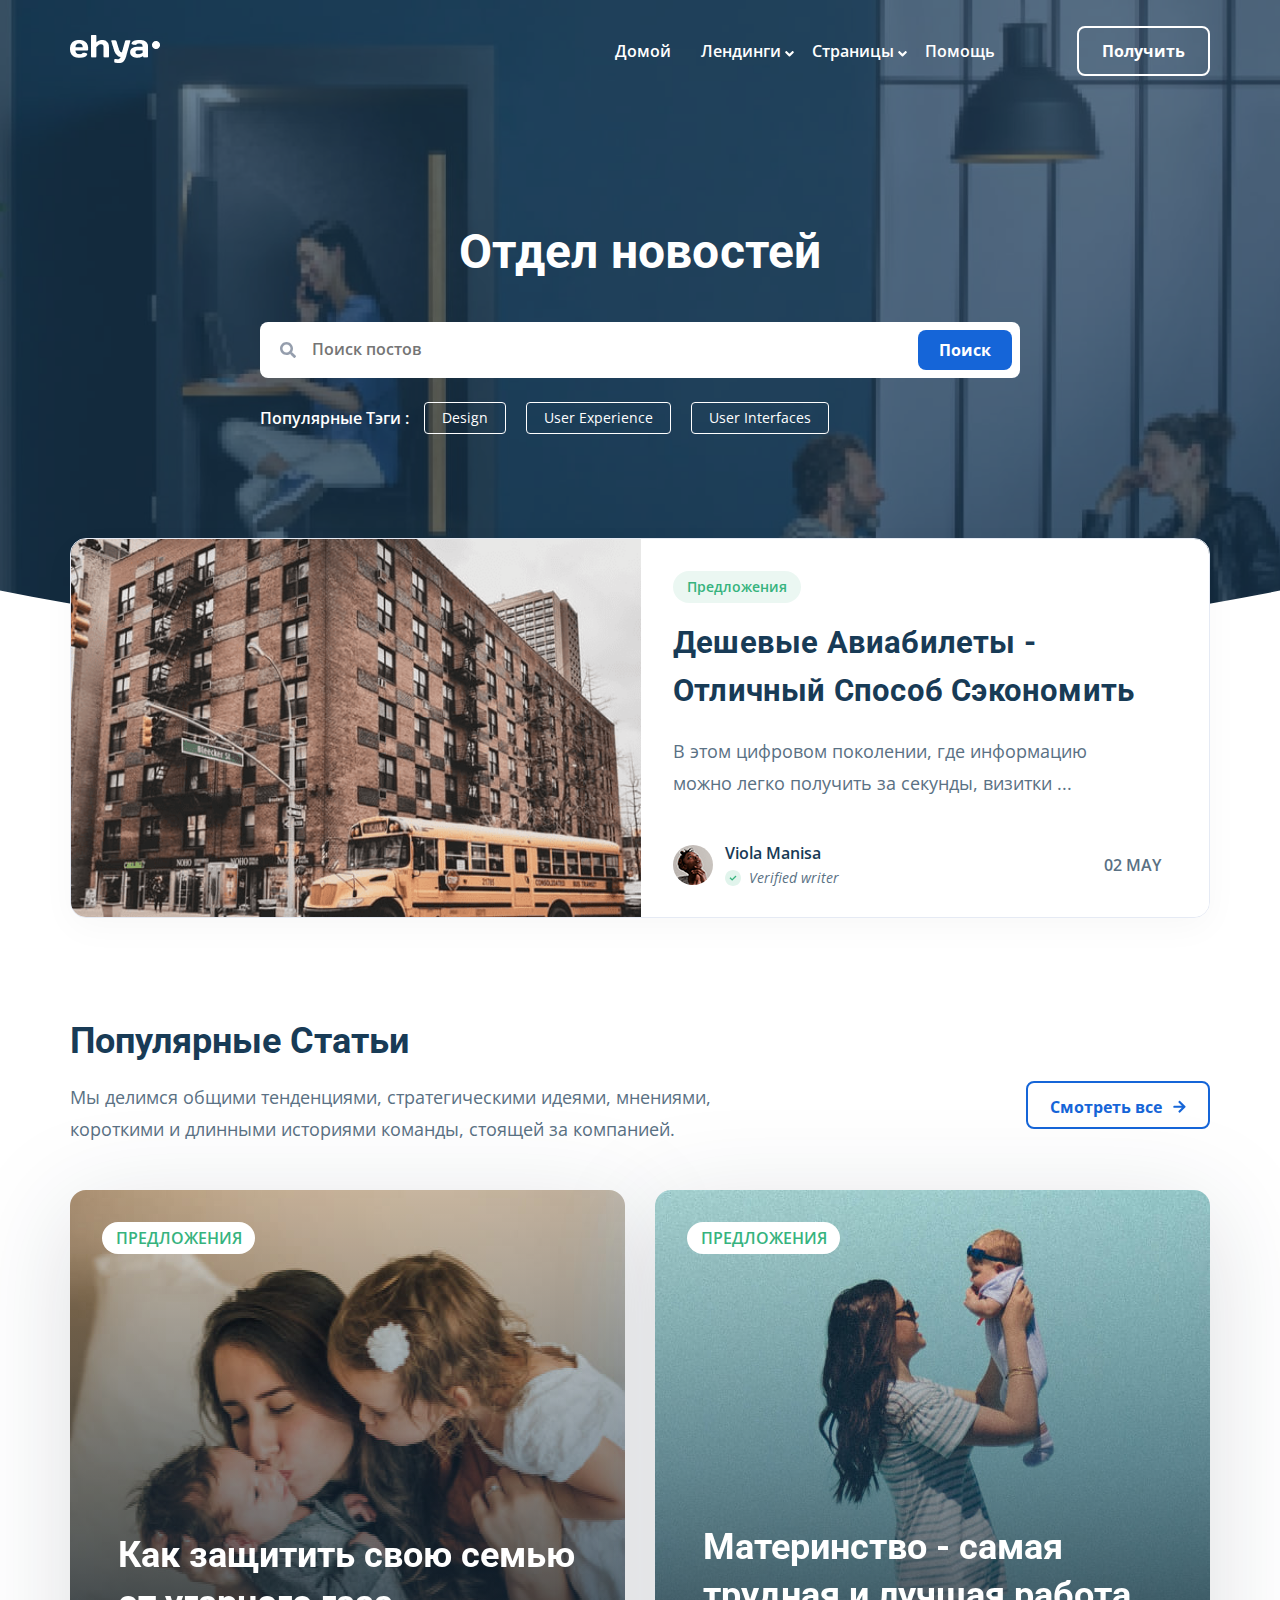
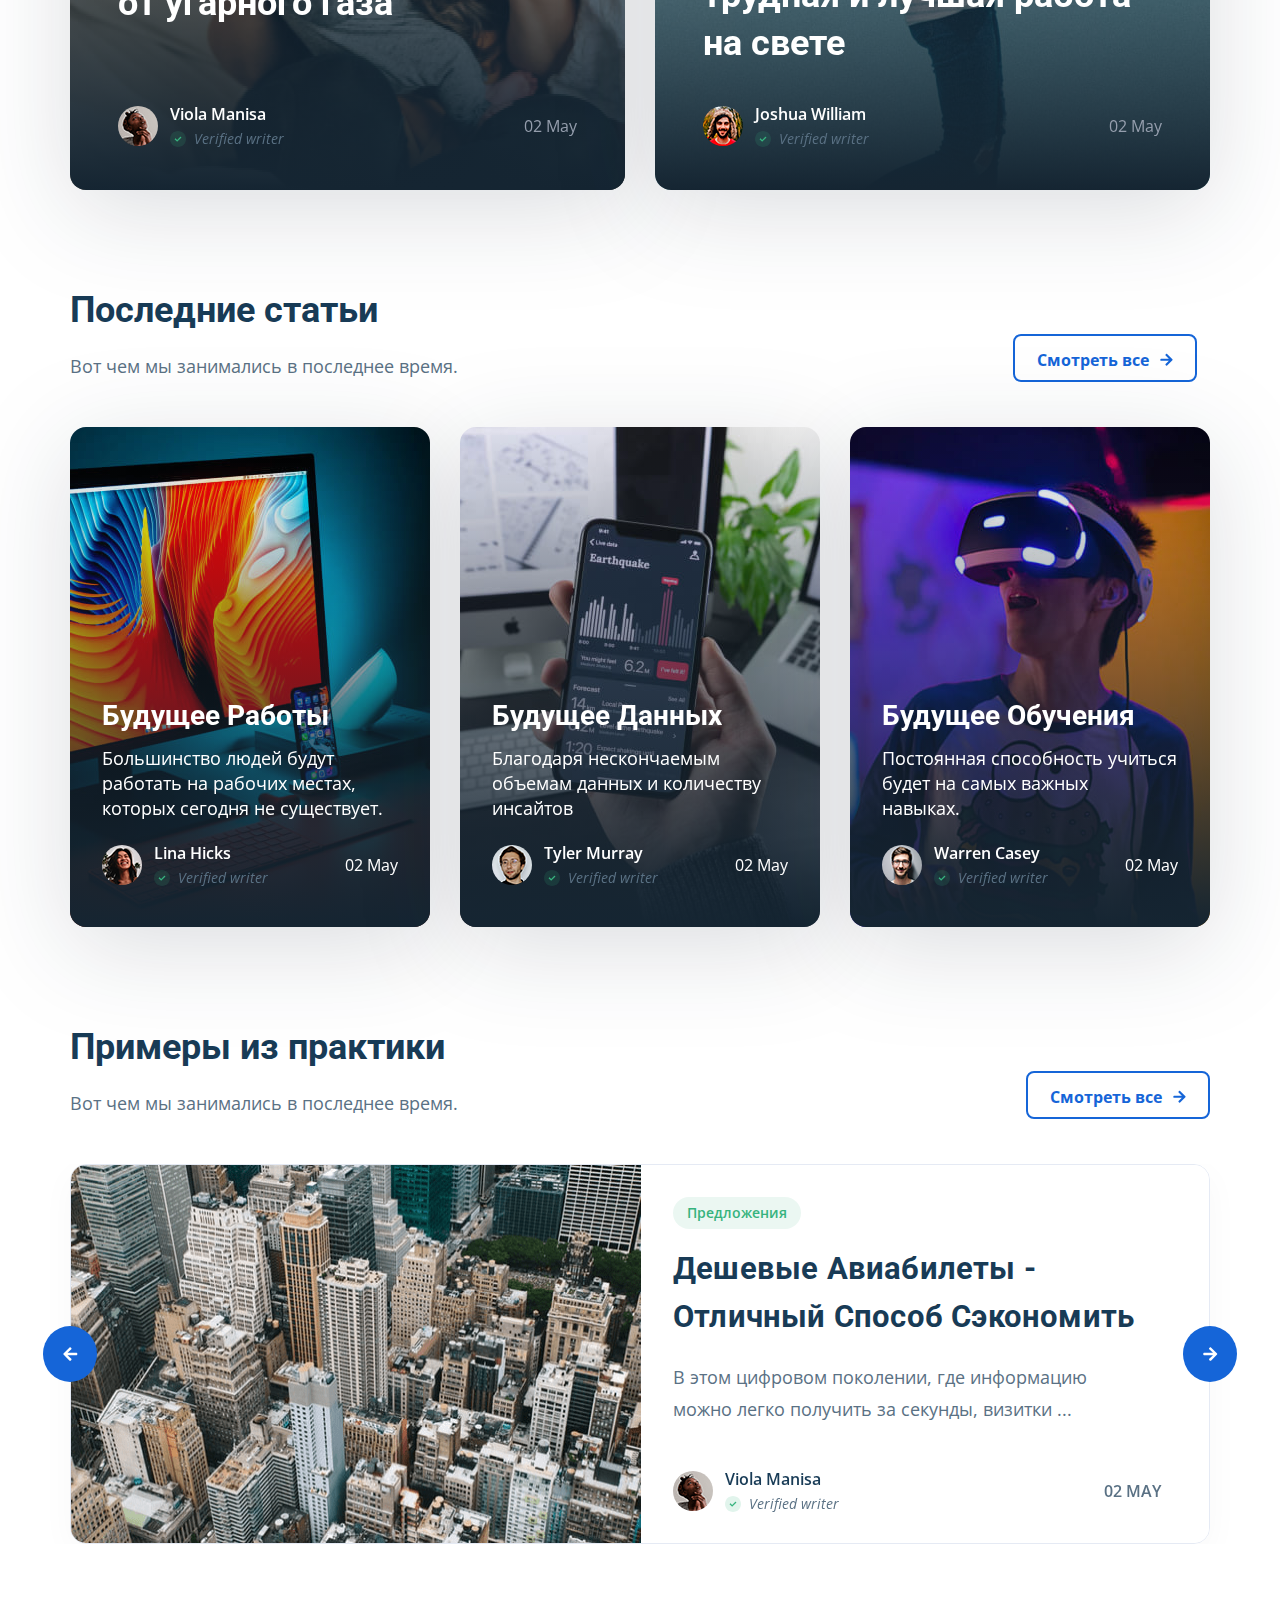
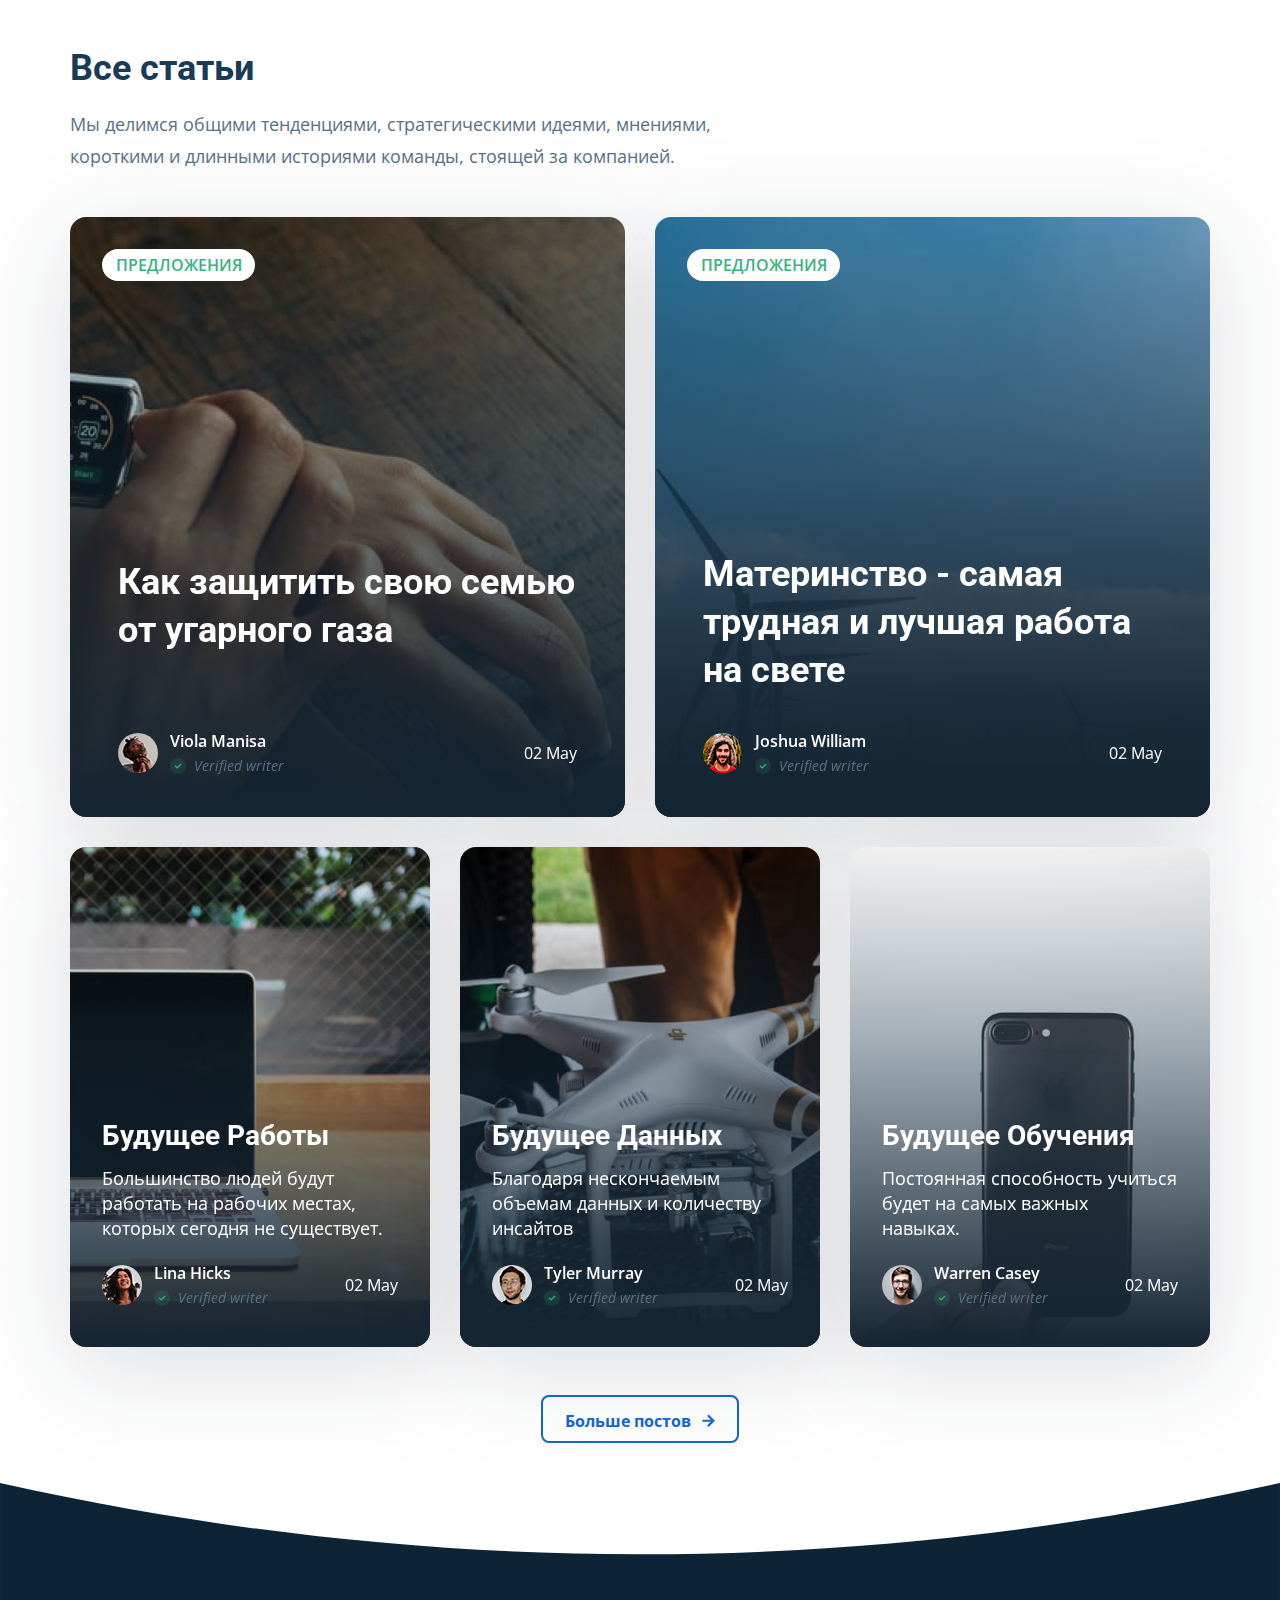
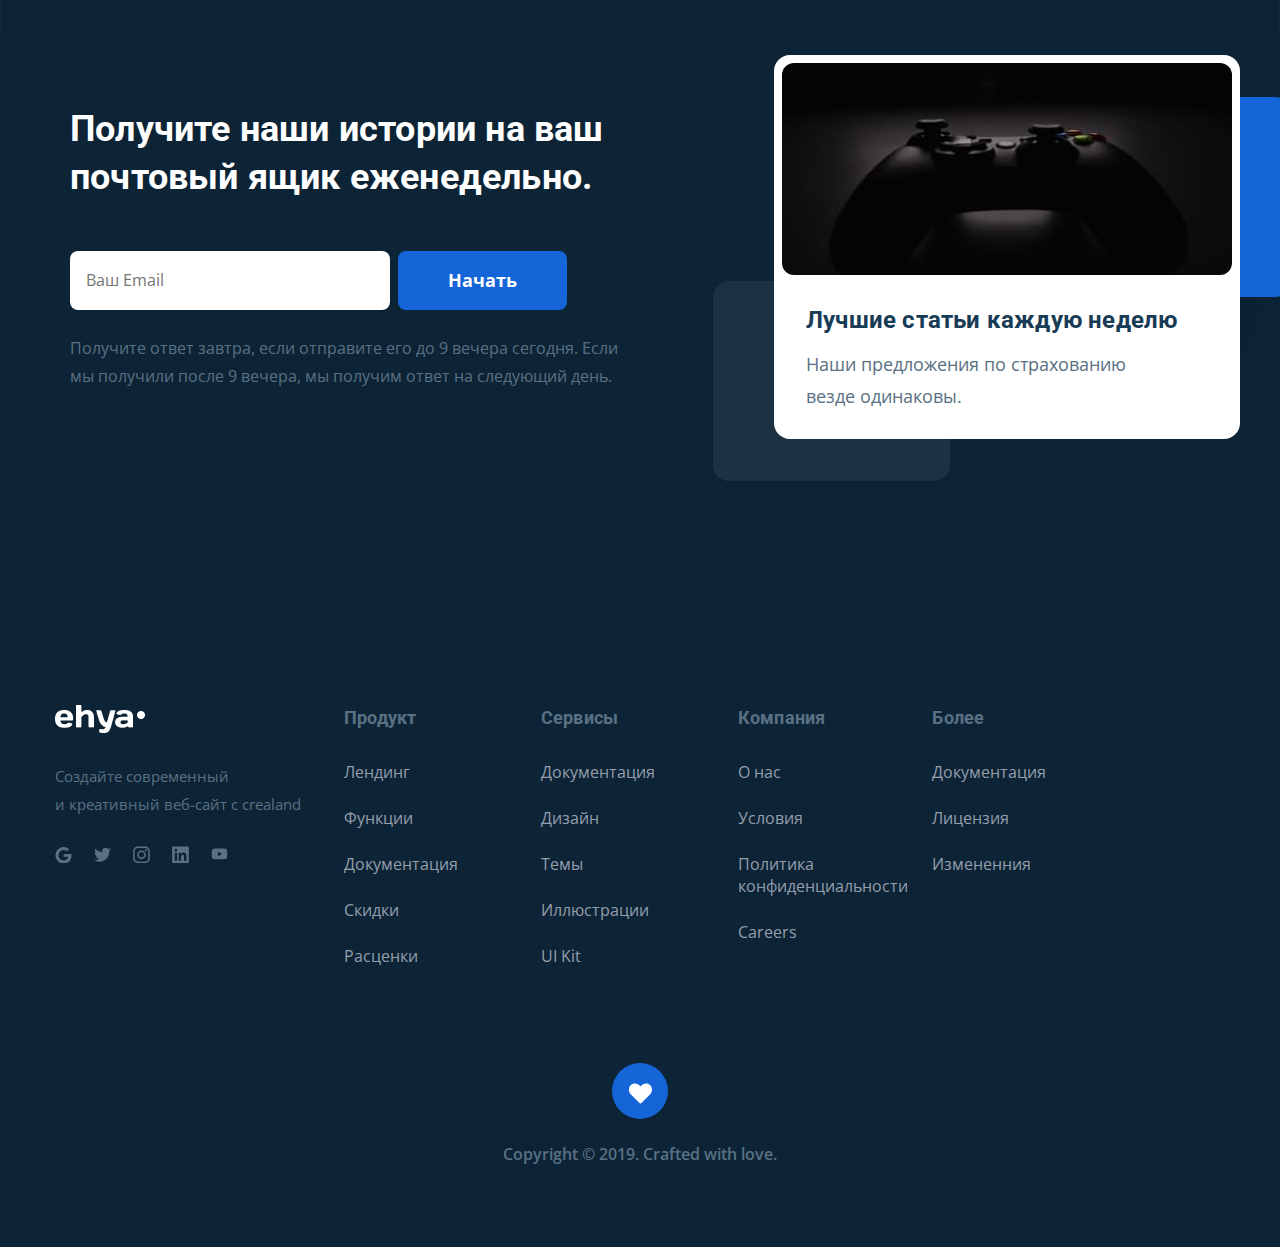
==== index.html @ 3677c58d "first commit" ====
<!DOCTYPE html>
<html lang="ru">
  <head>
    <meta charset="UTF-8" />
    <meta http-equiv="X-UA-Compatible" content="IE=edge" />
    <meta name="viewport" content="width=device-width, initial-scale=1.0" />
    <title>Ehya - Блог</title>
    <link rel="shortcut icon" href="img/favicon.ico" type="image/x-icon" />
    <link rel="icon" href="img/favicon.ico" type="image/x-icon" />
    <link rel="preconnect" href="https://fonts.gstatic.com" />
    <link
      href="https://fonts.googleapis.com/css2?family=Open+Sans:ital,wght@0,400;0,600;0,700;1,400&family=Roboto:wght@700&display=swap"
      rel="stylesheet"
    />
    <link rel="stylesheet" href="css/swiper-bundle.min.css" />
    <link rel="stylesheet" href="css/style.css" />
  </head>
  <body>
    <header class="header">
      <div class="header-container">
        <div class="header-wrapper header-wrapper--fixed">
          <a href="#" class="header__logo header-logo"
            ><img
              src="img/logo.png"
              alt="icon: logo"
              class="header-logo__image"
          /></a>
          <div class="menu header-menu-wrapper menu--mobile--hidden">
            <ul class="header-menu">
              <li class="header-menu__item">
                <a href="#" class="header-menu__link">Домой</a>
              </li>
              <li data-target="#landing" class="header-menu__item">
                <a href="#" class="header-menu__link"
                  >Лендинги
                  <svg class="header-menu__icon">
                    <use xlink:href="img/sprite.svg#menuarrow"></use>
                  </svg>
                </a>
                <ul id="landing" class="content landing-menu">
                  <li class="landing-menu__item">
                    <a href="#" class="landing-menu__link">Лендинг-1</a>
                  </li>
                  <li class="landing-menu__item">
                    <a href="#" class="landing-menu__link">Лендинг-2</a>
                  </li>
                  <li class="landing-menu__item">
                    <a href="#" class="landing-menu__link">Лендинг-3</a>
                  </li>
                </ul>
              </li>
              <li data-target="#pages" class="header-menu__item">
                <a href="#" class="header-menu__link"
                  >Страницы
                  <svg class="header-menu__icon">
                    <use xlink:href="img/sprite.svg#menuarrow"></use>
                  </svg>
                </a>
                <ul id="pages" class="content pages-menu">
                  <li class="pages-menu__item">
                    <a href="#" class="pages-menu__link">Страница-1</a>
                  </li>
                  <li class="pages-menu__item">
                    <a href="#" class="pages-menu__link">Страница-2</a>
                  </li>
                  <li class="pages-menu__item">
                    <a href="#" class="pages-menu__link">Страница-3</a>
                  </li>
                </ul>
              </li>
              <li class="header-menu__item">
                <a href="#" class="header-menu__link">Помощь</a>
              </li>
            </ul>
            <button data-toggle="modal" class="button header__button">
              Получить
            </button>
          </div>

          <button class="menu-button header__menu-button">
            <span class="menu-button__line"></span>
            <span class="menu-button__line"></span>
            <span class="menu-button__line"></span>
          </button>
        </div>
        <h1 class="header__title">Отдел новостей</h1>
        <div class="search-wrapper">
          <form action="#" class="search header__form">
            <input
              type="text"
              class="search__input"
              placeholder="Поиск постов"
            />
            <button class="button search__button">Поиск</button>
          </form>
          <ul class="pop-tags header__pop-tags">
            <li class="pop-tags__name">Популярные Тэги :</li>
            <li class="pop-tags__item">
              <a href="#" class="pop-tags__link">Design</a>
            </li>
            <li class="pop-tags__item">
              <a href="#" class="pop-tags__link">User Experience</a>
            </li>
            <li class="pop-tags__item">
              <a href="#" class="pop-tags__link">User Interfaces</a>
            </li>
          </ul>
        </div>
      </div>
      <img src="img/wave-1.svg" alt="wave" class="header__wave" />
    </header>
    <section class="offer-section">
      <div class="header-offer-wrapper">
        <div class="offer offer--head">
          <a href="details.html" class="offer__link"></a>
          <div class="offer__image-wrapper">
            <img src="img/header-offer.png" alt="Offer" class="offer__image" />
          </div>
          <div class="offer__text">
            <span class="offer__label">Предложения</span>
            <h2 class="offer__title">
              Дешевые Авиабилеты&nbsp;- <br />Отличный Способ Сэкономить
            </h2>
            <p class="offer__description">
              В этом цифровом поколении, где информацию <br />можно легко
              получить за секунды, визитки ...
            </p>
            <div class="user-wrapper offer__wrapper">
              <div class="user">
                <img
                  src="img/header-user.png"
                  alt="avatar"
                  class="user__avatar"
                />
                <div class="user__bio">
                  <a
                    href="details.html"
                    target="_blank"
                    class="user__name user__name--head"
                    >Viola Manisa</a
                  >
                  <span class="user__verification"
                    ><img
                      src="img/check-mark.svg"
                      alt="icon: Verified"
                      class="user__icon"
                    />
                    Verified writer</span
                  >
                </div>
              </div>
              <span class="date offer__date">02 May</span>
            </div>
          </div>
        </div>
      </div>
    </section>
    <section class="pop-art">
      <div class="section-container">
        <div class="pop-art__wrapper">
          <div class="pop-art__bio">
            <h2 class="section-title pop-art__title">Популярные Статьи</h2>
            <p class="section-description pop-art__description">
              Мы делимся общими тенденциями, стратегическими идеями, мнениями,
              короткими и&nbsp;длинными историями команды, стоящей
              за&nbsp;компанией.
            </p>
          </div>
          <a
            href="details.html"
            target="_blank"
            class="button section-button pop-art__button section-button--desctop"
          >
            Смотреть все<img
              src="img/button-arrow.svg"
              alt="icon: arrow"
              class="section-button__image"
            />
          </a>
        </div>
        <div class="pop-art-cards">
          <div class="offer-card pop-art__card">
            <a href="details.html" class="offer-card__link"></a>
            <img src="img/pop-art-img-1.jpg" alt="" class="offer-card__image" />
            <span class="offer-card__label">Предложения</span>
            <h3 class="offer-card__title offer-card__title--bm">
              Как защитить свою семью от&nbsp;угарного газа
            </h3>
            <div class="user-wrapper pop-art__user">
              <div class="user">
                <img
                  src="img/header-user.png"
                  alt="avatar"
                  class="user__avatar"
                />
                <div class="user__bio">
                  <a
                    href="details.html"
                    target="_blank"
                    class="user__name user__name--pop"
                    >Viola Manisa</a
                  >
                  <span class="user__verification"
                    ><img
                      src="img/check-mark.svg"
                      alt="icon: Verified"
                      class="user__icon"
                    />
                    Verified writer</span
                  >
                </div>
              </div>
              <span class="date pop-art__date">02 May</span>
            </div>
          </div>
          <div class="offer-card pop-art__card">
            <a href="details.html" class="offer-card__link"></a>
            <img src="img/pop-art-img-2.jpg" alt="" class="offer-card__image" />
            <span class="offer-card__label">Предложения</span>
            <h3 class="offer-card__title offer-card__title--sm">
              Материнство&nbsp;- самая трудная и&nbsp;лучшая работа на свете
            </h3>
            <div class="user-wrapper">
              <div class="user">
                <img src="img/user-2.png" alt="avatar" class="user__avatar" />
                <div class="user__bio">
                  <a
                    href="details.html"
                    target="_blank"
                    class="user__name user__name--pop"
                    >Joshua William</a
                  >
                  <span class="user__verification"
                    ><img
                      src="img/check-mark.svg"
                      alt="icon: Verified"
                      class="user__icon"
                    />
                    Verified writer</span
                  >
                </div>
              </div>
              <span class="date pop-art__date">02 May</span>
            </div>
          </div>
          <a
            href="details.html"
            target="_blank"
            class="button section-button pop-art__button section-button--mobile"
          >
            Смотреть все<img
              src="img/button-arrow.svg"
              alt="icon: arrow"
              class="section-button__image"
            />
          </a>
        </div>
      </div>
    </section>
    <section class="last-art">
      <div class="section-container">
        <div class="last-art__wrapper">
          <div class="last-art__bio">
            <h2 class="section-title last-art__title">Последние cтатьи</h2>
            <p class="section-description last-art__description">
              Вот чем мы занимались в&nbsp;последнее время.
            </p>
          </div>
          <a
            href="details.html"
            target="_blank"
            class="button section-button last-art__button section-button--desctop"
          >
            Смотреть все<img
              src="img/button-arrow.svg"
              alt="icon: arrow"
              class="section-button__image"
            />
          </a>
        </div>
        <div class="last-art-cards">
          <div class="future-card last-art__card">
            <a href="details.html" class="future-card__link"></a>
            <img
              src="img/last-art-img-1.jpg"
              alt=""
              class="future-card__image"
            />
            <h3 class="future-card__title">Будущее Работы</h3>
            <p class="future-card__description">
              Большинство людей будут работать на&nbsp;рабочих местах, которых
              сегодня не&nbsp;существует.
            </p>
            <div class="user-wrapper">
              <div class="user">
                <img src="img/user-3.png" alt="avatar" class="user__avatar" />
                <div class="user__bio">
                  <a
                    href="details.html"
                    target="_blank"
                    class="user__name user__name--pop"
                    >Lina Hicks</a
                  >
                  <span class="user__verification"
                    ><img
                      src="img/check-mark.svg"
                      alt="icon: Verified"
                      class="user__icon"
                    />
                    Verified writer</span
                  >
                </div>
              </div>
              <span class="date future-card__date">02 May</span>
            </div>
          </div>
          <div class="future-card last-art__card">
            <a href="details.html" class="future-card__link"></a>
            <img
              src="img/last-art-img-2.jpg"
              alt=""
              class="future-card__image"
            />
            <h3 class="future-card__title">Будущее Данных</h3>
            <p class="future-card__description future-card__description--mb-2">
              Благодаря нескончаемым объемам данных и&nbsp;количеству инсайтов
            </p>
            <div class="user-wrapper">
              <div class="user">
                <img src="img/user-4.png" alt="avatar" class="user__avatar" />
                <div class="user__bio">
                  <a
                    href="details.html"
                    target="_blank"
                    class="user__name user__name--pop"
                    >Tyler Murray</a
                  >
                  <span class="user__verification"
                    ><img
                      src="img/check-mark.svg"
                      alt="icon: Verified"
                      class="user__icon"
                    />
                    Verified writer</span
                  >
                </div>
              </div>
              <span class="date future-card__date">02 May</span>
            </div>
          </div>
          <div class="future-card last-art__card last-art__card--mb-4">
            <a href="details.html" class="future-card__link"></a>
            <img
              src="img/last-art-img-3.jpg"
              alt=""
              class="future-card__image"
            />
            <h3 class="future-card__title">Будущее Обучения</h3>
            <p class="future-card__description future-card__description--mb-2">
              Постоянная способность учиться будет на&nbsp;самых важных
              <br class="future-card__br" />навыках.
            </p>
            <div class="user-wrapper">
              <div class="user">
                <img src="img/user-5.png" alt="avatar" class="user__avatar" />
                <div class="user__bio">
                  <a
                    href="details.html"
                    target="_blank"
                    class="user__name user__name--pop"
                    >Warren Casey</a
                  >
                  <span class="user__verification"
                    ><img
                      src="img/check-mark.svg"
                      alt="icon: Verified"
                      class="user__icon"
                    />
                    Verified writer</span
                  >
                </div>
              </div>
              <span class="date future-card__date">02 May</span>
            </div>
          </div>
          <a
            href="details.html"
            target="_blank"
            class="button section-button last-art__button section-button--mobile"
          >
            Смотреть все<img
              src="img/button-arrow.svg"
              alt="icon: arrow"
              class="section-button__image"
            />
          </a>
        </div>
      </div>
    </section>
    <section class="example">
      <div class="section-container">
        <div class="example__wrapper">
          <div class="example__bio">
            <h2 class="section-title example__title">Примеры из практики</h2>
            <p class="section-description example__description">
              Вот чем мы занимались в&nbsp;последнее время.
            </p>
          </div>
          <a
            href="details.html"
            target="_blank"
            class="button section-button example__button section-button--desctop"
          >
            Смотреть все<img
              src="img/button-arrow.svg"
              alt="icon: arrow"
              class="section-button__image"
            />
          </a>
        </div>
      </div>
      <div class="swiper-container example__slider-container">
        <div class="swiper-wrapper example__slider-wrapper">
          <!-- Slides -->
          <div class="swiper-slide example__slider-slide">
            <div class="offer example__offer">
              <a href="details.html" class="offer__link"></a>
              <div class="offer__image-wrapper">
                <img src="img/offer-1.png" alt="Offer" class="offer__image" />
              </div>
              <div class="offer__text">
                <span class="offer__label">Предложения</span>
                <h2 class="offer__title">
                  Дешевые Авиабилеты&nbsp;- <br />Отличный Способ Сэкономить
                </h2>
                <p class="offer__description">
                  В этом цифровом поколении, где информацию <br />можно легко
                  получить за секунды, визитки ...
                </p>
                <div class="user-wrapper offer__wrapper">
                  <div class="user">
                    <img
                      src="img/header-user.png"
                      alt="avatar"
                      class="user__avatar"
                    />
                    <div class="user__bio">
                      <a
                        href="details.html"
                        target="_blank"
                        class="user__name user__name--head"
                        >Viola Manisa</a
                      >
                      <span class="user__verification"
                        ><img
                          src="img/check-mark.svg"
                          alt="icon: Verified"
                          class="user__icon"
                        />
                        Verified writer</span
                      >
                    </div>
                  </div>
                  <span class="date offer__date">02 May</span>
                </div>
              </div>
            </div>
          </div>
          <div class="swiper-slide example__slider-slide">
            <div class="offer example__offer">
              <a href="details.html" class="offer__link"></a>
              <div class="offer__image-wrapper">
                <img
                  src="img/header-offer.png"
                  alt="Offer"
                  class="offer__image"
                />
              </div>
              <div class="offer__text">
                <span class="offer__label">Предложения</span>
                <h2 class="offer__title">
                  Дешевые Авиабилеты&nbsp;- <br />Отличный Способ Сэкономить
                </h2>
                <p class="offer__description">
                  В этом цифровом поколении, где информацию <br />можно легко
                  получить за секунды, визитки ...
                </p>
                <div class="user-wrapper offer__wrapper">
                  <div class="user">
                    <img
                      src="img/header-user.png"
                      alt="avatar"
                      class="user__avatar"
                    />
                    <div class="user__bio">
                      <a
                        href="details.html"
                        target="_blank"
                        class="user__name user__name--head"
                        >Viola Manisa</a
                      >
                      <span class="user__verification"
                        ><img
                          src="img/check-mark.svg"
                          alt="icon: Verified"
                          class="user__icon"
                        />
                        Verified writer</span
                      >
                    </div>
                  </div>
                  <span class="date offer__date">02 May</span>
                </div>
              </div>
            </div>
          </div>
          <div class="swiper-slide example__slider-slide">
            <div class="offer example__offer">
              <a href="details.html" class="offer__link"></a>
              <div class="offer__image-wrapper">
                <img src="img/offer-1.png" alt="Offer" class="offer__image" />
              </div>
              <div class="offer__text">
                <span class="offer__label">Предложения</span>
                <h2 class="offer__title">
                  Дешевые Авиабилеты&nbsp;- <br />Отличный Способ Сэкономить
                </h2>
                <p class="offer__description">
                  В этом цифровом поколении, где информацию <br />можно легко
                  получить за секунды, визитки ...
                </p>
                <div class="user-wrapper offer__wrapper">
                  <div class="user">
                    <img
                      src="img/header-user.png"
                      alt="avatar"
                      class="user__avatar"
                    />
                    <div class="user__bio">
                      <a
                        href="details.html"
                        target="_blank"
                        class="user__name user__name--head"
                        >Viola Manisa</a
                      >
                      <span class="user__verification"
                        ><img
                          src="img/check-mark.svg"
                          alt="icon: Verified"
                          class="user__icon"
                        />
                        Verified writer</span
                      >
                    </div>
                  </div>
                  <span class="date offer__date">02 May</span>
                </div>
              </div>
            </div>
          </div>
        </div>
        <!-- If we need navigation buttons -->
        <button
          class="example__slider-button example__slider-button--prev"
        ></button>
        <button
          class="example__slider-button example__slider-button--next"
        ></button>
      </div>
      <div class="example__button-wrapper">
        <a
          href="details.html"
          target="_blank"
          class="button section-button example__button section-button--mobile"
        >
          Смотреть все<img
            src="img/button-arrow.svg"
            alt="icon: arrow"
            class="section-button__image"
          />
        </a>
      </div>
    </section>
    <section class="all-art">
      <div class="section-container">
        <div class="all-art__wrapper">
          <div class="all-art__bio">
            <h2 class="section-title all-art__title">Все cтатьи</h2>
            <p class="section-description all-art__description">
              Мы делимся общими тенденциями, стратегическими идеями, мнениями,
              короткими и длинными историями команды, стоящей за компанией.
            </p>
          </div>
        </div>
        <div class="all-art-cards">
          <div
            class="offer-card all-art__card all-art__card--top all-art__card--top--1"
          >
            <a href="details.html" class="offer-card__link"></a>
            <img src="img/offer-card-1.jpg" alt="" class="offer-card__image" />
            <span class="offer-card__label">Предложения</span>
            <h3 class="offer-card__title offer-card__title--bm">
              Как защитить свою семью от&nbsp;угарного газа
            </h3>
            <div class="user-wrapper">
              <div class="user">
                <img
                  src="img/header-user.png"
                  alt="avatar"
                  class="user__avatar"
                />
                <div class="user__bio">
                  <a
                    href="details.html"
                    target="_blank"
                    class="user__name user__name--pop"
                    >Viola Manisa</a
                  >
                  <span class="user__verification"
                    ><img
                      src="img/check-mark.svg"
                      alt="icon: Verified"
                      class="user__icon"
                    />
                    Verified writer</span
                  >
                </div>
              </div>
              <span class="date all-art__date">02 May</span>
            </div>
          </div>
          <div
            class="offer-card all-art__card all-art__card--top all-art__card--top--2"
          >
            <a href="details.html" class="offer-card__link"></a>
            <img src="img/offer-card-2.jpg" alt="" class="offer-card__image" />
            <span class="offer-card__label">Предложения</span>
            <h3 class="offer-card__title offer-card__title--sm">
              Материнство&nbsp;- самая трудная и&nbsp;лучшая работа на свете
            </h3>
            <div class="user-wrapper">
              <div class="user">
                <img src="img/user-2.png" alt="avatar" class="user__avatar" />
                <div class="user__bio">
                  <a
                    href="details.html"
                    target="_blank"
                    class="user__name user__name--pop"
                    >Joshua William</a
                  >
                  <span class="user__verification"
                    ><img
                      src="img/check-mark.svg"
                      alt="icon: Verified"
                      class="user__icon"
                    />
                    Verified writer</span
                  >
                </div>
              </div>
              <span class="date all-art__date">02 May</span>
            </div>
          </div>
          <div
            class="future-card all-art__card all-art__card--bot all-art__card--bot--1"
          >
            <a href="details.html" class="future-card__link"></a>
            <img
              src="img/future-card-1.jpg"
              alt=""
              class="future-card__image"
            />
            <h3 class="future-card__title">Будущее Работы</h3>
            <p class="future-card__description">
              Большинство людей будут работать на&nbsp;рабочих местах, которых
              сегодня не&nbsp;существует.
            </p>
            <div class="user-wrapper">
              <div class="user">
                <img src="img/user-3.png" alt="avatar" class="user__avatar" />
                <div class="user__bio">
                  <a
                    href="details.html"
                    target="_blank"
                    class="user__name user__name--pop"
                    >Lina Hicks</a
                  >
                  <span class="user__verification"
                    ><img
                      src="img/check-mark.svg"
                      alt="icon: Verified"
                      class="user__icon"
                    />
                    Verified writer</span
                  >
                </div>
              </div>
              <span class="date future-card__date">02 May</span>
            </div>
          </div>
          <div
            class="future-card all-art__card all-art__card--bot all-art__card--bot--2"
          >
            <a href="details.html" class="future-card__link"></a>
            <img
              src="img/future-card-2.jpg"
              alt=""
              class="future-card__image"
            />
            <h3 class="future-card__title">Будущее Данных</h3>
            <p class="future-card__description future-card__description--mb-2">
              Благодаря нескончаемым объемам данных и&nbsp;количеству инсайтов
            </p>
            <div class="user-wrapper">
              <div class="user">
                <img src="img/user-4.png" alt="avatar" class="user__avatar" />
                <div class="user__bio">
                  <a
                    href="details.html"
                    target="_blank"
                    class="user__name user__name--pop"
                    >Tyler Murray</a
                  >
                  <span class="user__verification"
                    ><img
                      src="img/check-mark.svg"
                      alt="icon: Verified"
                      class="user__icon"
                    />
                    Verified writer</span
                  >
                </div>
              </div>
              <span class="date future-card__date">02 May</span>
            </div>
          </div>
          <div
            class="future-card all-art__card all-art__card--bot all-art__card--bot--hidden"
          >
            <a href="details.html" class="future-card__link"></a>
            <img
              src="img/future-card-2.jpg"
              alt=""
              class="future-card__image"
            />
            <h3 class="future-card__title">Будущее Данных</h3>
            <p class="future-card__description future-card__description--mb-2">
              Благодаря нескончаемым объемам данных и&nbsp;количеству инсайтов
            </p>
            <div class="user-wrapper">
              <div class="user">
                <img src="img/user-4.png" alt="avatar" class="user__avatar" />
                <div class="user__bio">
                  <a
                    href="details.html"
                    target="_blank"
                    class="user__name user__name--pop"
                    >Tyler Murray</a
                  >
                  <span class="user__verification"
                    ><img
                      src="img/check-mark.svg"
                      alt="icon: Verified"
                      class="user__icon"
                    />
                    Verified writer</span
                  >
                </div>
              </div>
              <span class="date future-card__date">02 May</span>
            </div>
          </div>
          <div
            class="future-card all-art__card all-art__card--bot all-art__card--bot--3"
          >
            <img
              src="img/future-card-3.jpg"
              alt=""
              class="future-card__image"
            />
            <h3 class="future-card__title">Будущее Обучения</h3>
            <p class="future-card__description future-card__description--mb-2">
              Постоянная способность учиться будет на&nbsp;самых важных
              <br class="future-card__br" />навыках.
            </p>
            <div class="user-wrapper">
              <div class="user">
                <img src="img/user-5.png" alt="avatar" class="user__avatar" />
                <div class="user__bio">
                  <a
                    href="details.html"
                    target="_blank"
                    class="user__name user__name--pop"
                    >Warren Casey</a
                  >
                  <span class="user__verification"
                    ><img
                      src="img/check-mark.svg"
                      alt="icon: Verified"
                      class="user__icon"
                    />
                    Verified writer</span
                  >
                </div>
              </div>
              <span class="date future-card__date">02 May</span>
            </div>
          </div>
        </div>
        <div class="all-art__button-wrapper">
          <a
            href="details.html"
            target="_blank"
            class="button section-button all-art__button"
          >
            Больше постов<img
              src="img/button-arrow.svg"
              alt="icon: arrow"
              class="section-button__image"
            />
          </a>
        </div>
      </div>
    </section>
    <section class="newsletter">
      <img src="img/wave-2.svg" alt="wave" class="newsletter-wave" />
      <div class="newsletter__bg">
        <div class="section-container">
          <div class="newsletter__wrapper">
            <div class="newsletter__bio">
              <h2 class="newsletter__title">
                Получите наши истории на&nbsp;ваш почтовый ящик еженедельно.
              </h2>
              <form
                action="send.php"
                method="POST"
                class="form newsletter__form"
              >
                <input
                  type="email"
                  class="newsletter__input"
                  name="mail"
                  placeholder="Ваш Email"
                  required
                />
                <button class="button newsletter__button" name="btnNew">
                  Начать
                </button>
              </form>
              <p class="newsletter__description">
                Получите ответ завтра, если отправите его до 9 вечера сегодня.
                Если мы получили после 9 вечера, мы получим ответ на следующий
                день.
              </p>
            </div>
            <div class="image-bg">
              <div class="image-wrapper">
                <img
                  src="img/newsletter-img.jpg"
                  alt="image"
                  class="newsletter__image"
                />
                <h3 class="image-wrapper__title">
                  Лучшие статьи каждую неделю
                </h3>
                <p class="image-wrapper__description">
                  Наши предложения по страхованию везде одинаковы.
                </p>
              </div>
            </div>
          </div>
        </div>
      </div>
    </section>
    <footer class="footer">
      <div class="footer-container">
        <div class="footer__wrapper">
          <div class="footer__bio">
            <img src="img/logo.png" alt="icon: logo" class="footer__logo" />
            <p class="footer__description">
              Создайте современный и&nbsp;креативный веб-сайт с&nbsp;crealand
            </p>
            <ul class="footer-social">
              <li class="footer-social__item">
                <a
                  href="https://www.google.ru"
                  target="_blank"
                  class="footer-social__link"
                  ><svg class="footer-social__icon">
                    <use xlink:href="img/sprite.svg#google"></use></svg
                ></a>
              </li>
              <li class="footer-social__item">
                <a
                  href="https://twitter.com/?lang=ru"
                  target="_blank"
                  class="footer-social__link"
                  ><svg class="footer-social__icon">
                    <use xlink:href="img/sprite.svg#twitter"></use></svg
                ></a>
              </li>
              <li class="footer-social__item">
                <a
                  href="https://www.instagram.com/?hl=ru"
                  target="_blank"
                  class="footer-social__link"
                  ><svg class="footer-social__icon">
                    <use xlink:href="img/sprite.svg#instagram"></use></svg
                ></a>
              </li>
              <li class="footer-social__item">
                <a
                  href="https://www.linkedin.com/login"
                  target="_blank"
                  class="footer-social__link"
                  ><svg class="footer-social__icon">
                    <use xlink:href="img/sprite.svg#linkedin"></use></svg
                ></a>
              </li>
              <li class="footer-social__item">
                <a
                  href="https://www.youtube.com"
                  target="_blank"
                  class="footer-social__link"
                  ><svg class="footer-social__icon">
                    <use xlink:href="img/sprite.svg#youtube"></use></svg
                ></a>
              </li>
            </ul>
          </div>
          <div class="product footer__product">
            <h3 class="footer__title">Продукт</h3>
            <ul class="footer__list">
              <li class="footer__item">
                <a href="#" class="footer__link">Лендинг</a>
              </li>
              <li class="footer__item">
                <a href="#" class="footer__link">Функции</a>
              </li>
              <li class="footer__item">
                <a href="#" class="footer__link">Документация</a>
              </li>
              <li class="footer__item">
                <a href="#" class="footer__link">Скидки</a>
              </li>
              <li class="footer__item">
                <a href="#" class="footer__link">Расценки</a>
              </li>
            </ul>
          </div>
          <div class="service footer__service">
            <h3 class="footer__title">Сервисы</h3>
            <ul class="footer__list">
              <li class="footer__item">
                <a href="#" class="footer__link">Документация</a>
              </li>
              <li class="footer__item">
                <a href="#" class="footer__link">Дизайн</a>
              </li>
              <li class="footer__item">
                <a href="#" class="footer__link">Темы</a>
              </li>
              <li class="footer__item">
                <a href="#" class="footer__link">Иллюстрации</a>
              </li>
              <li class="footer__item">
                <a href="#" class="footer__link">UI Kit</a>
              </li>
            </ul>
          </div>
          <div class="company footer__company">
            <h3 class="footer__title">Компания</h3>
            <ul class="footer__list">
              <li class="footer__item">
                <a href="#" class="footer__link">О нас</a>
              </li>
              <li class="footer__item">
                <a href="#" class="footer__link">Условия</a>
              </li>
              <li class="footer__item">
                <a href="#" class="footer__link"
                  >Политика <br class="footer-br" />конфиденциальности</a
                >
              </li>
              <li class="footer__item">
                <a href="#" class="footer__link">Careers</a>
              </li>
            </ul>
          </div>
          <div class="other footer__other">
            <h3 class="footer__title">Более</h3>
            <ul class="footer__list">
              <li class="footer__item">
                <a href="#" class="footer__link">Документация</a>
              </li>
              <li class="footer__item">
                <a href="#" class="footer__link">Лицензия</a>
              </li>
              <li class="footer__item">
                <a href="#" class="footer__link">Измененния</a>
              </li>
            </ul>
          </div>
        </div>
        <div class="bottom footer__bottom">
          <div class="bottom__image">
            <img src="img/heart.svg" alt="icon: heart" />
          </div>
          <span class="bottom__text">Copyright © 2019. Crafted with love.</span>
        </div>
      </div>
    </footer>
    <div class="modal">
      <div class="modal__overlay"></div>
      <div class="modal__dialog">
        <svg class="modal__close">
          <use xlink:href="img/sprite.svg#closebutton"></use>
        </svg>
        <h3 class="modal__title">Отправить запрос</h3>
        <form action="send.php" method="POST" class="form modal__form form">
          <input
            type="text"
            class="input modal__input"
            placeholder="Ваше полное имя*"
            name="name"
            minlength="2"
            required
          />
          <input
            type="tel"
            class="phone input modal__input"
            placeholder="Номер телефона*"
            name="phone"
            minlength="18"
            required
          />
          <input
            type="email"
            class="input modal__input"
            placeholder="Ваш Email*"
            name="email"
            required
          />
          <textarea
            class="modal__message"
            cols="30"
            rows="10"
            placeholder="Сообщение"
            name="message"
          ></textarea>
          <div class="modal__form-wrapper">
            <button class="button modal__button" name="btnMod" type="submit">
              Отправить
            </button>
            <span class="modal__info">* Обязательно</span>
          </div>
        </form>
      </div>
    </div>
    <script src="js/jquery-3.6.0.min.js"></script>
    <script src="js/swiper-bundle.min.js"></script>
    <script src="js/jquery.validate.min.js"></script>
    <script src="js/jquery.mask.min.js"></script>
    <script src="js/main.min.js"></script>
  </body>
</html>
---- css/style.css ----
*{-webkit-box-sizing:border-box;box-sizing:border-box}body{font-family:'Open Sans', sans-serif;color:#fff}.modal-open{overflow:hidden}img{display:inline-block;max-width:100%}h1,h2,h3,h4,h5,h6{font-family:'Roboto', sans-serif;margin:0}p{margin:0}ul{display:inline-block;list-style:none;padding:0;margin:0}a{display:inline-block;text-decoration:none}input{display:-webkit-box;display:-ms-flexbox;display:flex;-webkit-box-orient:vertical;-webkit-box-direction:normal;-ms-flex-direction:column;flex-direction:column;-webkit-box-pack:start;-ms-flex-pack:start;justify-content:start;font-family:'Open Sans', sans-serif;border:none}input:focus{outline:none}button{border:none;padding:0;cursor:pointer}button:focus{outline:none}.button{border-radius:8px}.button-div{display:-webkit-box;display:-ms-flexbox;display:flex;-webkit-box-pack:justify;-ms-flex-pack:justify;justify-content:space-between;margin:0 auto}.button-index{padding:20px 30px;background-color:#1565D8;color:#fff;position:relative;max-width:160px;z-index:5px;margin:0 auto;margin-bottom:50px}.header-container,.section-container{width:1140px;margin:0 auto}.section-title{font-size:36px;line-height:48px;letter-spacing:0.2;font-weight:bold;color:#183B56}.section-description{font-size:18px;line-height:32px;color:#5A7184}.section-button{padding:13px 22px;font-size:16px;line-height:22px;font-weight:bold;color:#1565D8;border:2px solid #1565D8;max-height:48px;background-color:#fff}.section-button--desctop{display:inline-block}.section-button--mobile{display:none}.section-button__image{margin-left:11px}.user{display:-webkit-box;display:-ms-flexbox;display:flex;-webkit-box-align:center;-ms-flex-align:center;align-items:center}.user-wrapper{display:-webkit-box;display:-ms-flexbox;display:flex;-webkit-box-pack:justify;-ms-flex-pack:justify;justify-content:space-between;-webkit-box-align:center;-ms-flex-align:center;align-items:center}.user-wrapper--wb{padding:21px 0;border-top:1px solid #E5EAF4;border-bottom:1px solid #E5EAF4;margin-top:36px;margin-bottom:64px}.user__avatar{width:40px;height:40px;-o-object-fit:cover;object-fit:cover;border-radius:50%;margin-right:12px}.user__bio{display:-webkit-box;display:-ms-flexbox;display:flex;-webkit-box-orient:vertical;-webkit-box-direction:normal;-ms-flex-direction:column;flex-direction:column}.user__name{position:relative;font-size:16px;line-height:22px;font-weight:600;margin-bottom:4px;z-index:99}.user__name--head{color:#183B56}.user__verification{display:-webkit-box;display:-ms-flexbox;display:flex;font-size:14px;line-height:19px;font-style:italic;color:#5A7184;-webkit-box-align:center;-ms-flex-align:center;align-items:center}.user__icon{margin-right:8px;width:16px;height:16px}input.invalid{position:relative;color:#1565D8;font-size:12px;line-height:15px}label.invalid{position:absolute;font-size:10px;line-height:12px;color:#1565D8}#mail-error{position:absolute;font-size:10px;line-height:12px;color:#1565D8;bottom:-10px}/*! normalize.css v8.0.1 | MIT License | github.com/necolas/normalize.css */html{line-height:1.15;-webkit-text-size-adjust:100%}body{margin:0}main{display:block}h1{font-size:2em;margin:0.67em 0}hr{-webkit-box-sizing:content-box;box-sizing:content-box;height:0;overflow:visible}pre{font-family:monospace, monospace;font-size:1em}a{background-color:transparent}abbr[title]{border-bottom:none;text-decoration:underline;-webkit-text-decoration:underline dotted;text-decoration:underline dotted}b,strong{font-weight:bolder}code,kbd,samp{font-family:monospace, monospace;font-size:1em}small{font-size:80%}sub,sup{font-size:75%;line-height:0;position:relative;vertical-align:baseline}sub{bottom:-0.25em}sup{top:-0.5em}img{border-style:none}button,input,optgroup,select,textarea{font-family:inherit;font-size:100%;line-height:1.15;margin:0}button,input{overflow:visible}button,select{text-transform:none}button,[type="button"],[type="reset"],[type="submit"]{-webkit-appearance:button}button::-moz-focus-inner,[type="button"]::-moz-focus-inner,[type="reset"]::-moz-focus-inner,[type="submit"]::-moz-focus-inner{border-style:none;padding:0}button:-moz-focusring,[type="button"]:-moz-focusring,[type="reset"]:-moz-focusring,[type="submit"]:-moz-focusring{outline:1px dotted ButtonText}fieldset{padding:0.35em 0.75em 0.625em}legend{-webkit-box-sizing:border-box;box-sizing:border-box;color:inherit;display:table;max-width:100%;padding:0;white-space:normal}progress{vertical-align:baseline}textarea{overflow:auto}[type="checkbox"],[type="radio"]{-webkit-box-sizing:border-box;box-sizing:border-box;padding:0}[type="number"]::-webkit-inner-spin-button,[type="number"]::-webkit-outer-spin-button{height:auto}[type="search"]{-webkit-appearance:textfield;outline-offset:-2px}[type="search"]::-webkit-search-decoration{-webkit-appearance:none}::-webkit-file-upload-button{-webkit-appearance:button;font:inherit}details{display:block}summary{display:list-item}template{display:none}[hidden]{display:none}.header{position:relative;background-image:url(../img/background.jpg);background-repeat:no-repeat;background-position:center;background-size:cover}.header--details{background-image:url(../img/details-bg.jpg);min-height:360px}.header::before{content:'';background:rgba(24,59,86,0.65);position:absolute;width:100%;height:100%;top:0;left:0;right:0;bottom:0}.header-wrapper{padding:26px 0;display:-webkit-box;display:-ms-flexbox;display:flex;-webkit-box-pack:justify;-ms-flex-pack:justify;justify-content:space-between;-webkit-box-align:center;-ms-flex-align:center;align-items:center;margin-bottom:120px}.header-wrapper--details{margin-bottom:105px}.header__logo{z-index:1;-webkit-box-flex:1;-ms-flex-positive:1;flex-grow:1}.header-menu{display:-webkit-box;display:-ms-flexbox;display:flex;-webkit-box-align:center;-ms-flex-align:center;align-items:center}.header-menu-wrapper{display:-webkit-box;display:-ms-flexbox;display:flex;z-index:1}.header-menu__item{font-size:16px;line-height:22px;font-weight:600;margin-right:18px}.header-menu__item:first-child{margin-right:30px}.header-menu__item:last-child{margin-right:0}.header-menu__link{color:#fff}.header-menu__icon{fill:#fff;width:9px;height:7px}.header-menu__button{background-color:transparent;-webkit-transform:translateY(-12.5%);transform:translateY(-12.5%)}.header__button{border:2px solid #fff;color:#fff;padding:12px 23px;background-color:transparent;font-size:16px;line-height:22px;font-weight:bold;margin-left:82px}.header__title{position:relative;display:block;color:#fff;font-size:48px;line-height:60px;letter-spacing:0.2px;text-align:center;margin-bottom:40px;z-index:1}.header__title--details{font-size:48px;line-height:72px;max-width:711px;margin:0 175px 114px 254px}.header__wave{position:relative;width:100%;-o-object-fit:cover;object-fit:cover;z-index:1;min-height:175px}.header-offer-wrapper{margin-top:-5px;background-color:#fff;z-index:1;position:relative;max-height:270px}.header__menu-button{display:none}.search{position:relative;text-align:center;cursor:pointer;margin-bottom:24px}.search-wrapper{position:relative;max-width:760px;margin:auto;z-index:1;margin-bottom:140px}.search__input{padding:16px 110px 18px 52px;background-image:url(../img/search.svg);background-repeat:no-repeat;background-position:center left 20px;border:none;width:100%;border-radius:8px;font-weight:600;font-size:16px;line-height:22px;color:#959EAD}.search__button{position:absolute;background-color:#1565D8;color:#fff;padding:9px 21px;right:8px;top:8px;font-weight:bold;font-size:16px;line-height:22px;cursor:pointer}.pop-tags{display:-webkit-box;display:-ms-flexbox;display:flex;-webkit-box-pack:start;-ms-flex-pack:start;justify-content:start;-webkit-box-align:center;-ms-flex-align:center;align-items:center}.pop-tags__name{margin-right:15px;font-size:16px;line-height:22px;font-weight:600}.pop-tags__item{padding:5px 17px;margin-right:20px;border:1px solid #fff;border-radius:4px;cursor:pointer}.pop-tags__link{font-size:14px;line-height:20px;color:#fff}.offer{display:-webkit-box;display:-ms-flexbox;display:flex;-webkit-box-pack:center;-ms-flex-pack:center;justify-content:center;position:relative;z-index:10;border-radius:16px;border:1px solid #E5EAF4;-webkit-box-shadow:0px 10px 35px rgba(0,0,0,0.03);box-shadow:0px 10px 35px rgba(0,0,0,0.03);overflow:hidden;max-height:380px;max-width:1140px;margin:0 auto}.offer__link{position:absolute;left:0;bottom:0;right:0;top:0;z-index:11;background-color:transparent}.offer--head{-webkit-transform:translateY(-55%);transform:translateY(-55%)}.offer__image{width:100%;height:100%}.offer__image-wrapper{min-width:570px}.offer__text{padding:32px 48px 32px 32px;background-color:#fff;width:570px}.offer__label{display:inline-block;padding:6px 14px;background-color:rgba(54,179,126,0.1);color:#36B37E;border-radius:2000px;font-weight:600;font-size:14px;line-height:20px;margin-bottom:16px}.offer__title{font-weight:bold;font-size:31px;line-height:48px;letter-spacing:0.2px;color:#183B56;margin-bottom:20px}.offer__description{font-size:18px;line-height:32px;color:#5A7184;margin-bottom:43px}.offer__date{text-transform:uppercase;font-size:16px;line-height:22px;font-weight:600;color:#5A7184}.content{display:none;position:absolute;font-size:16px;line-height:22px;font-weight:600;padding-top:5px}.content--active{display:block}.landing-menu__link,.pages-menu__link{color:inherit;padding:5px}.offer-card{padding:32px 48px 42px;display:-webkit-box;display:-ms-flexbox;display:flex;-webkit-box-orient:vertical;-webkit-box-direction:normal;-ms-flex-direction:column;flex-direction:column;-webkit-box-pack:end;-ms-flex-pack:end;justify-content:flex-end;position:relative;width:555px;height:600px;border-radius:16px;overflow:hidden;-webkit-filter:drop-shadow(0px 20px 50px rgba(15,24,44,0.15));filter:drop-shadow(0px 20px 50px rgba(15,24,44,0.15))}.offer-card__link{position:absolute;left:0;bottom:0;right:0;top:0;z-index:11;background-color:transparent}.offer-card__image{position:absolute;left:0;top:0;right:0;bottom:0;z-index:-2;width:100%;height:100%;-o-object-fit:cover;object-fit:cover}.offer-card__label{position:absolute;left:32px;top:32px;display:inline-block;padding:5px 14px;background-color:#fff;color:#36B37E;border-radius:2000px;text-transform:uppercase;font-weight:600;font-size:16px;line-height:22px;width:153px;text-align:center}.offer-card__title{display:inline-block;font-size:36px;line-height:48px;font-weight:bold}.offer-card__title--bm{margin-bottom:76px}.offer-card__title--sm{margin-bottom:36px}.future-card{padding:40px 32px;position:relative;display:-webkit-box;display:-ms-flexbox;display:flex;-webkit-box-orient:vertical;-webkit-box-direction:normal;-ms-flex-direction:column;flex-direction:column;-webkit-box-pack:end;-ms-flex-pack:end;justify-content:flex-end;width:360px;height:500px;border-radius:16px;overflow:hidden;-webkit-filter:drop-shadow(0px 20px 50px rgba(15,24,44,0.15));filter:drop-shadow(0px 20px 50px rgba(15,24,44,0.15))}.future-card__link{position:absolute;left:0;bottom:0;right:0;top:0;z-index:11;background-color:transparent}.future-card__image{position:absolute;left:0;top:0;right:0;bottom:0;z-index:-2;width:100%;height:100%;-o-object-fit:cover;object-fit:cover}.future-card__title{font-size:28px;line-height:36px;letter-spacing:0.2;margin-bottom:12px}.future-card__description{font-size:18px;line-height:25px;margin-bottom:21px;max-height:75px;overflow-y:auto}.pop-art{padding-bottom:96px}.pop-art__wrapper{display:-webkit-box;display:-ms-flexbox;display:flex;-webkit-box-pack:justify;-ms-flex-pack:justify;justify-content:space-between;-webkit-box-align:center;-ms-flex-align:center;align-items:center;margin-bottom:45px}.pop-art__bio{max-width:668px}.pop-art__title{margin-bottom:16px}.pop-art__button{-ms-flex-item-align:end;align-self:flex-end;margin-bottom:16px}.pop-art-cards{display:-webkit-box;display:-ms-flexbox;display:flex;-webkit-box-pack:justify;-ms-flex-pack:justify;justify-content:space-between}.pop-art__card:before{content:'';position:absolute;left:0;right:0;top:0;bottom:0;z-index:-1;background:-webkit-gradient(linear, left top, left bottom, from(rgba(24,59,86,0.0001)), color-stop(45.38%, rgba(22,49,70,0.453847)), to(#152532));background:linear-gradient(180deg, rgba(24,59,86,0.0001) 0%, rgba(22,49,70,0.453847) 45.38%, #152532 100%)}.pop-art__date{color:#959EAD}.user__name--pop{color:#fff}.last-art{padding-bottom:96px}.last-art__wrapper{display:-webkit-box;display:-ms-flexbox;display:flex;-webkit-box-pack:justify;-ms-flex-pack:justify;justify-content:space-between;-webkit-box-align:center;-ms-flex-align:center;align-items:center;margin-bottom:45px}.last-art__bio{max-width:390px}.last-art__title{margin-bottom:16px}.last-art__button{-ms-flex-item-align:end;align-self:flex-end;margin-right:13px}.last-art-cards{display:-webkit-box;display:-ms-flexbox;display:flex;-webkit-box-pack:justify;-ms-flex-pack:justify;justify-content:space-between}.last-art__card:before{content:'';position:absolute;left:0;right:0;top:0;bottom:0;z-index:-1;background:-webkit-gradient(linear, left top, left bottom, from(rgba(24,59,86,0.0001)), to(#152532));background:linear-gradient(180deg, rgba(24,59,86,0.0001) 0%, #152532 100%)}.example{padding-bottom:100px}.example__wrapper{display:-webkit-box;display:-ms-flexbox;display:flex;-webkit-box-pack:justify;-ms-flex-pack:justify;justify-content:space-between;margin-bottom:45px}.example__button{-ms-flex-item-align:end;align-self:flex-end}.example__title{margin-bottom:16px}.example__slider-container{max-width:1194px}.example__slider-wrapper{max-width:1140px}.example__slider-slide{position:relative;width:100%;height:100%}.example__slider-button{position:absolute;top:50%;-webkit-transform:translateY(-50%);transform:translateY(-50%);z-index:99;width:54px;height:56px;background-color:#1565D8;border-radius:50%;background-repeat:no-repeat;background-position:center}.example__slider-button--next{background-image:url(../img/next-arrow.svg);right:0}.example__slider-button--prev{background-image:url(../img/prev-arrow.svg);left:0}.example__offer{position:relative}.all-art{padding-bottom:40px}.all-art__wrapper{margin-bottom:45px}.all-art__bio{max-width:700px}.all-art__title{margin-bottom:16px}.all-art-cards{display:-webkit-box;display:-ms-flexbox;display:flex;-webkit-box-pack:justify;-ms-flex-pack:justify;justify-content:space-between;-ms-flex-wrap:wrap;flex-wrap:wrap}.all-art__card{-webkit-filter:drop-shadow(0px 20px 50px rgba(15,24,44,0.15));filter:drop-shadow(0px 20px 50px rgba(15,24,44,0.15))}.all-art__card:before{content:'';position:absolute;left:0;right:0;top:0;bottom:0;z-index:-1;background:-webkit-gradient(linear, left top, left bottom, from(rgba(24,59,86,0.0001)), color-stop(45.38%, rgba(22,49,70,0.453847)), to(#152532));background:linear-gradient(180deg, rgba(24,59,86,0.0001) 0%, rgba(22,49,70,0.453847) 45.38%, #152532 100%)}.all-art__card--top{margin-bottom:30px}.all-art__card--bot{margin-bottom:48px}.all-art__card--bot--hidden{display:none}.all-art__button-wrapper{display:-webkit-box;display:-ms-flexbox;display:flex;-webkit-box-pack:center;-ms-flex-pack:center;justify-content:center}.newsletter-wave{width:100%;-o-object-fit:cover;object-fit:cover}.newsletter__bg{padding-bottom:96px;background-color:#0D2436;margin-top:-5px}.newsletter__wrapper{display:-webkit-box;display:-ms-flexbox;display:flex;-webkit-box-pack:justify;-ms-flex-pack:justify;justify-content:space-between;-webkit-box-align:center;-ms-flex-align:center;align-items:center;padding-top:18px}.newsletter__bio{max-width:555px}.newsletter__bio--details{max-width:570px;padding-top:15px;padding-left:10px}.newsletter__title{font-size:36px;line-height:48px;letter-spacing:0.2px;margin-bottom:50px}.newsletter__title--details{margin-bottom:47px}.newsletter__form{position:relative;margin-bottom:24px;display:-webkit-box;display:-ms-flexbox;display:flex}.newsletter__form--details{margin-bottom:20px}.newsletter__input{width:320px;padding:17px 16px;border-radius:8px;margin-right:8px;font-size:16px;line-height:22px}.newsletter__button{background-color:#1565D8;color:#fff;padding:17px 50px;font-weight:bold;font-size:18px;line-height:25px}.newsletter__description{font-size:16px;line-height:28px;color:#5A7184}.newsletter__image{border-radius:12px;width:450px;height:212px;margin-bottom:25px}.image-bg{position:relative}.image-bg::before{content:'';position:absolute;display:inline-block;width:237px;height:200px;top:42px;right:-81px;background-color:#1565D8;border-radius:16px;-webkit-box-shadow:-50px 50px 50px rgba(0,0,0,0.15);box-shadow:-50px 50px 50px rgba(0,0,0,0.15);z-index:1}.image-bg::after{content:'';display:inline-block;position:absolute;width:237px;height:200px;bottom:-42px;left:-31px;background-color:#fff;opacity:0.06;border-radius:16px;-webkit-box-shadow:-50px 50px 50px rgba(0,0,0,0.15);box-shadow:-50px 50px 50px rgba(0,0,0,0.15);z-index:1}.image-bg--details::before{content:'';position:absolute;display:inline-block;width:237px;height:200px;right:-91px;top:44px;background-color:#1565D8;border-radius:16px;-webkit-box-shadow:-50px 50px 50px rgba(0,0,0,0.15);box-shadow:-50px 50px 50px rgba(0,0,0,0.15);z-index:1}.image-bg--details::after{content:'';display:inline-block;position:absolute;width:237px;height:200px;bottom:-46px;left:-21px;background-color:#fff;opacity:0.06;border-radius:16px;-webkit-box-shadow:-50px 50px 50px rgba(0,0,0,0.15);box-shadow:-50px 50px 50px rgba(0,0,0,0.15);z-index:1}.image-wrapper{position:relative;right:-30px;background-color:#fff;padding:8px 8px 27px;border-radius:16px;background-repeat:no-repeat;z-index:10}.image-wrapper--details{right:-39px}.image-wrapper__title{font-size:24px;line-height:32px;letter-spacing:0.2px;color:#183B56;margin-left:24px;margin-bottom:12px}.image-wrapper__description{font-size:18px;line-height:32px;color:#5A7184;max-width:330px;margin-left:24px}.footer{background-color:#0D2436;padding-top:170px;padding-bottom:82px}.footer--details{padding-top:165px}.footer-container{max-width:1170px;margin:0 auto}.footer__wrapper{display:-ms-grid;display:grid;-ms-grid-columns:1.35fr 0.92fr 0.92fr 0.91fr 1.25fr;grid-template-columns:1.35fr 0.92fr 0.92fr 0.91fr 1.25fr;max-width:1145px;margin-bottom:72px}.footer__wrapper--details{position:relative;left:65px}.footer__bio{max-width:253px}.footer__logo{margin-bottom:26px}.footer__description{font-size:15px;line-height:28px;color:#5A7184;margin-bottom:28px}.footer__title{color:#5A7184;margin-bottom:31px;font-size:18px;line-height:25px;letter-spacing:0.2px}.footer__link{color:#959EAD;font-size:16px;line-height:22px;margin-bottom:24px}.footer-social{display:-webkit-box;display:-ms-flexbox;display:flex}.footer-social__icon{fill:#5A7184;width:17px;height:17px;margin-right:22px}.footer__bottom{margin:0 auto;max-width:280px;text-align:center}.bottom{display:-webkit-box;display:-ms-flexbox;display:flex;-webkit-box-orient:vertical;-webkit-box-direction:normal;-ms-flex-direction:column;flex-direction:column;-webkit-box-align:center;-ms-flex-align:center;align-items:center}.bottom--details{max-width:100%}.bottom__image{width:56px;height:56px;border-radius:50%;background-color:#1565D8;padding:20px 16px 16px;margin-bottom:24px}.bottom__image--details{margin-left:9%}.bottom__text{color:#5A7184;font-weight:600;font-size:16px;line-height:22px}.bottom__text--details{margin-left:9%}.offer-detail__wrapper{position:relative;padding-top:15px;margin-top:-18px;z-index:1;background-color:#fff}.offer-detail__container{position:relative;max-width:804px;margin:0 auto}.text{padding:0 19px 0 35px}.text__info{display:inline-block;color:#5A7184;margin-bottom:20px;font-size:20px;line-height:32px}.text-br{display:none}.text-image{text-align:center;margin-top:40px;margin-bottom:20px}.text-image__img{-o-object-fit:cover;object-fit:cover;border-radius:16px;margin-bottom:10px}.text-image__description{color:#5A7184;font-size:14px;line-height:20px}.text__title-big{font-size:36px;line-height:48px;letter-spacing:0.2px;color:#183B56}.text__title-small{font-size:24px;line-height:32px;letter-spacing:0.2px;color:#183B56;margin-bottom:4px}.text__title-small--mb-1{margin-bottom:16px}.text__description{font-size:16px;line-height:26px;color:#5A7184;margin-bottom:15px}.text__description--mb-1{margin-bottom:12px}.text__description--mb-10{margin-bottom:104px}.text__description--lh-2{line-height:28px}.text__date{font-weight:600;font-size:14px;line-height:20px;color:#5A7184;text-transform:uppercase}.text-slider{margin-bottom:20px}.text-slider-slide{padding:0 27px;position:relative;width:100%;height:100%;border-radius:16px;overflow:hidden}.text-slider-button{position:absolute;top:50%;-webkit-transform:translateY(-50%);transform:translateY(-50%);z-index:99;width:54px;height:56px;background-color:#1565D8;border-radius:50%;background-repeat:no-repeat;background-position:center}.text-slider-button--next{background-image:url(../img/next-arrow.svg);right:0}.text-slider-button--prev{background-image:url(../img/prev-arrow.svg);left:0}.text-slider__img{-o-object-fit:cover;object-fit:cover;border-radius:16px;margin-bottom:10px}.text__collage{margin-top:28px;margin-bottom:48px}.text__comments{margin-top:24px}.quote{padding:60px 64px 0;display:-webkit-box;display:-ms-flexbox;display:flex;-webkit-box-orient:vertical;-webkit-box-direction:normal;-ms-flex-direction:column;flex-direction:column;text-align:center;-webkit-box-align:center;-ms-flex-align:center;align-items:center;border-radius:16px;background-color:#1565D8;max-height:570px;max-width:750px;background-image:url(../img/oval.svg);background-repeat:no-repeat;background-position:right top;margin:28px auto 116px}.quote__image{margin-bottom:32px}.quote__text{font-family:'Roboto', sans-serif;font-size:36px;line-height:60px;margin-bottom:16px}.quote__author{font-size:18px;line-height:25px}.quote__avatar{position:relative;-webkit-transform:translateY(14%);transform:translateY(14%);border-radius:8px}.collage{text-align:center}.collage__images{display:-ms-grid;display:grid;-ms-grid-columns:(360px)[2];grid-template-columns:repeat(2, 360px);-ms-grid-rows:(225px)[2];grid-template-rows:repeat(2, 225px);grid-gap:30px;margin-bottom:12px}.collage__image{border-radius:16px;-o-object-fit:cover;object-fit:cover;overflow:hidden}.collage__image--big{-ms-grid-row:1;-ms-grid-row-span:2;grid-row:1 / 3;-ms-grid-column:1;-ms-grid-column-span:1;grid-column:1 / 2}.collage__img{-o-object-fit:cover;object-fit:cover;width:100%;height:100%}.collage__description{color:#5A7184;text-align:center;font-size:14px;line-height:20px}.comment{display:-webkit-box;display:-ms-flexbox;display:flex;-webkit-box-pack:justify;-ms-flex-pack:justify;justify-content:space-between;margin-bottom:24px}.comment-user{display:-webkit-box;display:-ms-flexbox;display:flex}.comment-user__avatar{width:40px;height:40px;border-radius:50%;-o-object-fit:cover;object-fit:cover;margin-right:12px}.comment-user__bio{display:-webkit-box;display:-ms-flexbox;display:flex;-webkit-box-orient:vertical;-webkit-box-direction:normal;-ms-flex-direction:column;flex-direction:column}.comment-user__name{font-weight:600;font-size:16px;line-height:22px;color:#183B56}.comment-user__date{font-weight:600;font-size:14px;line-height:20px;color:#5A7184}.comment__wrapper{padding:20px;background-color:rgba(179,186,197,0.15);max-width:555px;border-radius:0 16px 16px}.comment__text{font-size:16px;line-height:28px;color:#5A7184}.comment-form{position:relative;margin-top:32px;margin-bottom:88px}.comment-input{border:1px solid #E5EAF4;border-radius:8px;padding:21px 170px 21px 72px;width:100%;font-weight:600;font-size:16px;line-height:22px;color:#959EAD}.comment-button{padding:9px 2.5px;background-color:#1565D8;border-radius:8px;font-weight:bold;font-size:16px;line-height:22px;position:absolute;right:12px;top:12px;color:#fff}.form-image{position:absolute;border-radius:50%;width:40px;height:40px;left:12px;top:12px}.list{display:-webkit-box;display:-ms-flexbox;display:flex;-webkit-box-orient:vertical;-webkit-box-direction:normal;-ms-flex-direction:column;flex-direction:column;-webkit-box-align:center;-ms-flex-align:center;align-items:center;width:45px;position:absolute;left:-159px}.list__title{font-weight:600;font-size:16px;line-height:22px;color:#5A7184;margin-bottom:30px}.list__link{margin-bottom:25px}.list__icon{fill:#5A7184;height:21px;width:18px}.modal{position:relative}.modal__close{position:absolute;fill:#fff;width:16px;height:16px;right:20px;top:20px}.modal__form{margin-bottom:33px}.modal__form-wrapper{width:100%;display:-webkit-box;display:-ms-flexbox;display:flex;-webkit-box-pack:justify;-ms-flex-pack:justify;justify-content:space-between;-webkit-box-align:center;-ms-flex-align:center;align-items:center}.modal__overlay{visibility:hidden;position:fixed;left:0;right:0;bottom:0;top:0;background-color:rgba(16,137,207,0.219);z-index:100;-webkit-transition:opacity 0.2s;transition:opacity 0.2s}.modal__overlay--active{visibility:visible}.modal__dialog{visibility:hidden;position:fixed;padding:33px 88px 0;max-width:478px;max-height:90%;top:50%;left:50%;-webkit-transform:translate(-50%, -50%);transform:translate(-50%, -50%);background-color:#183B56;color:#fff;border-radius:16px;z-index:101;-webkit-transition:opacity 0.2s;transition:opacity 0.2s;overflow-y:auto}.modal__dialog--active{visibility:visible}.modal__title{font-size:20px;line-height:24px;font-weight:bold;margin-bottom:15px;text-align:center}.modal__input{background-color:#fff;border-radius:8px;border:none;width:100%;min-width:302px;height:50px;padding:0 23px;font-size:14px;line-height:20px;margin-top:15px;outline:none;color:#959EAD}.modal__input:first-child{margin-top:0}.modal__message{background-color:#fff;color:#959EAD;width:100%;min-width:302px;border-radius:8px;padding:18px 23px;border:none;margin-bottom:15px;margin-top:15px;resize:none;height:123px;font-size:14px;line-height:20px;outline:none;overflow-y:auto}.modal__button{font-size:16px;line-height:22px;font-weight:bold;min-width:160px;min-height:50px;background-color:#1565D8;border-radius:8px;color:#fff}.modal__info{font-size:14px;line-height:20px;font-weight:bold}@media (max-width: 1200px){.header-container,.section-container,.footer-container{max-width:960px}.header__title--details{margin:0 auto}.offer{max-width:960px}.offer__image-wrapper{min-width:480px}.offer__text{padding:22px 38px 22px 22px;width:480px}.offer__title{font-size:28px;line-height:42px;margin-bottom:15px}.offer__description{font-size:16px;line-height:28px;margin-bottom:35px}.offer-card{width:465px;height:503px}.offer-card__title--bm{margin-bottom:36px}.future-card{padding:35px 20px;width:300px;height:417px}.future-card__br{display:none}.example__slider-container{max-width:980px}.example__slider-wrapper{max-width:960px}.newsletter__title{font-size:32px;line-height:40px}.newsletter__description{font-size:14px;line-height:24px}.image-bg::after{display:none}.image-bg::before{display:none}.image-wrapper{right:-10px}.image-wrapper__title{font-size:22px;line-height:28px}.image-wrapper__description{font-size:16px;line-height:28px}.footer__wrapper{-ms-grid-columns:1.2fr 0.8fr 1fr 1fr 1fr;grid-template-columns:1.2fr 0.8fr 1fr 1fr 1fr}.list{left:-80px}}@media (min-width: 992px){a:hover{color:#1565D8}svg:hover{fill:#1565D8}button:hover{background-color:#30d5c8}.button:hover{background-color:#30d5c8}}@media (max-width: 992px){br{display:none}.header-container,.section-container,.footer-container{max-width:700px}.section-title{font-size:32px;line-height:44px}.section-description{font-size:16px;line-height:30px}.header__button{margin-left:40px}.header-offer-wrapper{max-height:200px}.header__title--details{font-size:42px;line-height:66px}.offer{max-height:288px;max-width:700px}.offer__image-wrapper{min-width:100px;max-width:350px}.offer__text{padding:20px;width:350px}.offer__label{margin-bottom:10px}.offer__title{font-size:20px;line-height:24px;margin-bottom:10px}.offer__description{font-size:14px;line-height:24px;margin-bottom:20px}.offer__date{font-size:14px;line-height:24px}.pop-art__wrapper{margin-bottom:30px}.pop-art__bio{max-width:450px}.pop-art__button{-ms-flex-item-align:center;-ms-grid-row-align:center;align-self:center}.pop-art__title{margin-bottom:12px}.offer-card{padding:20px 36px 30px;width:340px;height:368px}.offer-card__label{padding:4px 12px;width:140px;left:20px;top:20px;font-size:14px;line-height:20px}.offer-card__title{font-size:26px;line-height:36px}.last-art-cards{-webkit-box-orient:vertical;-webkit-box-direction:normal;-ms-flex-direction:column;flex-direction:column}.last-art__card{margin-bottom:30px}.future-card{width:100%;height:500px}.example__slider-container{max-width:754px}.example__slider-wrapper{max-width:700px}.all-art__card--top{margin-bottom:20px}.all-art__card--bot{padding:20px 36px 30px;margin-bottom:20px;width:340px;height:368px}.all-art__card--bot--hidden{display:-webkit-box;display:-ms-flexbox;display:flex}.newsletter__wrapper{-webkit-box-pack:center;-ms-flex-pack:center;justify-content:center}.newsletter__bio{max-width:100%}.image-bg{display:none}.footer{padding-top:80px;padding-bottom:42px}.footer__wrapper{-ms-grid-columns:1.5fr (1fr)[2];grid-template-columns:1.5fr repeat(2, 1fr);row-gap:30px;-webkit-column-gap:10px;column-gap:10px;margin-bottom:0}.bottom{display:none}.offer-detail__container{max-width:700px}.text-slider-container{max-width:700px}.quote{max-width:646px}.quote__text{font-size:30px;line-height:58px}.collage__images{-ms-grid-columns:(313px)[2];grid-template-columns:repeat(2, 313px);-ms-grid-rows:(200px)[2];grid-template-rows:repeat(2, 200px);grid-gap:20px}.comment__wrapper{max-width:500px}.list{-webkit-box-orient:horizontal;-webkit-box-direction:normal;-ms-flex-direction:row;flex-direction:row;-webkit-box-align:baseline;-ms-flex-align:baseline;align-items:baseline;left:35px;bottom:580px}.list__title{margin-bottom:0;margin-right:25px}.list__social{display:-webkit-box;display:-ms-flexbox;display:flex}.list__item{margin-bottom:0;margin-right:25px}.user-wrapper--wb{margin-top:128px}}@media (max-width: 767px){.header-container{max-width:85.5%}.section-container,.footer-container{max-width:90%}.header-wrapper{padding:20px 0}.header__wave{display:none}.header-offer-wrapper{max-height:150px}.header-menu{-webkit-box-orient:vertical;-webkit-box-direction:normal;-ms-flex-direction:column;flex-direction:column;-webkit-box-pack:center;-ms-flex-pack:center;justify-content:center}.header-menu__item{position:relative;margin-right:0;margin-bottom:10px}.header-menu__item:first-child{margin-right:0;margin-top:30px}.header-menu-wrapper{position:fixed;padding:10px;top:55px;left:2%;right:2%;-webkit-box-orient:vertical;-webkit-box-direction:normal;-ms-flex-direction:column;flex-direction:column;-webkit-box-pack:center;-ms-flex-pack:center;justify-content:center;background-color:#183B56;border-radius:16px;max-height:210px;overflow-y:auto;z-index:99}.header__button{padding:7px 10px;max-width:110px;-ms-flex-item-align:center;-ms-grid-row-align:center;align-self:center;margin-left:0;margin-bottom:30px}.header__title{font-size:32px;line-height:40px;margin-bottom:30px}.header__title--details{padding-bottom:59px}.content{position:relative;margin-top:5px}.pages-menu__item{margin-bottom:5px}.offer{max-width:90%}.offer--head{-webkit-transform:translateY(-65%);transform:translateY(-65%)}.offer__image-wrapper{max-width:50%}.offer__text{padding:24px 20px}.offer__label{padding:2px 14px;margin-bottom:8px}.offer__title{margin-bottom:0}.offer__description{margin-bottom:24px}.user__avatar{width:36px;height:36px}.user__name{font-size:14px;line-height:20px;margin-bottom:2px}.user__verification{font-size:12px;line-height:16px}.menu-button{z-index:5;padding:0;display:-webkit-box;display:-ms-flexbox;display:flex;width:22px;height:18px;-webkit-box-align:center;-ms-flex-align:center;align-items:center;-webkit-box-pack:justify;-ms-flex-pack:justify;justify-content:space-between;-webkit-box-orient:vertical;-webkit-box-direction:normal;-ms-flex-direction:column;flex-direction:column;border:none;background-color:transparent;cursor:pointer}.menu-button__line{width:22px;height:2.2px;background-color:#fff;border-radius:10px;margin-bottom:5.5px}.menu-button__line:last-child{margin-bottom:0}.menu--mobile--hidden{display:none}.menu--mobile--visible{display:-webkit-box;display:-ms-flexbox;display:flex}.pop-tags{-ms-flex-wrap:wrap;flex-wrap:wrap}.pop-tags__name{margin-bottom:77px}.pop-tags__item{margin-bottom:77px}.modal__dialog{padding:33px 55px 0}.modal__form{margin-bottom:33px}.pop-art__wrapper{-webkit-box-orient:vertical;-webkit-box-direction:normal;-ms-flex-direction:column;flex-direction:column;-webkit-box-align:start;-ms-flex-align:start;align-items:start;margin-bottom:20px}.pop-art__bio{max-width:100%;margin-bottom:12px}.pop-art__title{margin-bottom:6px}.pop-art__button{-ms-flex-item-align:start;-ms-grid-row-align:start;align-self:start;margin-bottom:0}.offer-card{padding:20px;width:48%;height:290px}.offer-card__title{font-size:20px;line-height:24px}.offer-card__title--bm{margin-bottom:60px}.last-art__wrapper{-webkit-box-orient:vertical;-webkit-box-direction:normal;-ms-flex-direction:column;flex-direction:column;-webkit-box-align:start;-ms-flex-align:start;align-items:start;margin-bottom:20px}.last-art__bio{max-width:100%}.last-art__title{margin-bottom:6px}.last-art__button{margin:0;-ms-flex-item-align:start;-ms-grid-row-align:start;align-self:start}.example__slider-container{max-width:97%}.example__slider-wrapper{max-width:90%}.all-art__card--bot{padding:20px;width:48%;height:290px}.newsletter-wave{display:none}.footer-br{display:inline}.footer__wrapper--details{left:0}.offer-detail__container{max-width:100%}.text{padding:0 5%}.text-slider-container{max-width:97%}.text__title-big{font-size:30px;line-height:40px}.text__description--mb-10{margin-bottom:50px}.collage__images{-ms-grid-columns:(1fr)[2];grid-template-columns:repeat(2, 1fr);-ms-grid-rows:(1fr)[2];grid-template-rows:repeat(2, 1fr);grid-gap:20px}.quote{max-width:90%}.quote__text{font-size:28px;line-height:50px}.quote__avatar{-webkit-transform:translateY(45%);transform:translateY(45%)}.comment{-webkit-box-orient:vertical;-webkit-box-direction:normal;-ms-flex-direction:column;flex-direction:column}.comment-user{margin-bottom:16px}.comment__wrapper{max-width:100%}.list{bottom:660px}}@media (max-width: 680px){.pop-tags__name{margin-bottom:11px}.pop-tags__item{margin-bottom:11px}.pop-tags__item:last-child{margin-bottom:77px}.list{bottom:700px}}@media (max-width: 663px){.quote__avatar{-webkit-transform:translateY(15%);transform:translateY(15%)}}@media (max-width: 640px){.pop-art-cards{-webkit-box-orient:vertical;-webkit-box-direction:normal;-ms-flex-direction:column;flex-direction:column;-webkit-box-pack:justify;-ms-flex-pack:justify;justify-content:space-between;height:1288px}.pop-art__button{-ms-flex-item-align:center;-ms-grid-row-align:center;align-self:center}.offer-card{padding:32px 48px 42px;width:100%;height:600px}.offer-card__label{left:32px;top:32px;padding:5px 14px;font-size:16px;line-height:22px;width:153px}.offer-card__title{font-size:36px;line-height:48px}.offer-card__title--bm{margin-bottom:76px}.offer-card__title--sm{margin-bottom:36px}.last-art__button{-ms-flex-item-align:center;-ms-grid-row-align:center;align-self:center}.example__slider-container{margin-bottom:27px}.example__button-wrapper{display:-webkit-box;display:-ms-flexbox;display:flex;-webkit-box-pack:center;-ms-flex-pack:center;justify-content:center}.section-button--desctop{display:none}.section-button--mobile{display:inline-block}.all-art__card--bot{padding:32px 48px 42px;width:100%;height:600px}}@media (max-width: 625px){.header-offer-wrapper{max-height:320px}.offer{-webkit-box-orient:vertical;-webkit-box-direction:normal;-ms-flex-direction:column;flex-direction:column;max-height:448px}.offer--head{-webkit-transform:translateY(-40%);transform:translateY(-40%)}.offer__image-wrapper{min-height:210px;min-width:100%}.offer__text{width:100%}.example__slider-button{width:39px;height:40px;top:47%}.example__slider-button--next{background-size:13px 16px}.example__slider-button--prev{background-size:13px 16px}}@media (max-width: 576px){.pop-tags__item:last-child{margin-bottom:77px}.pop-art-cards{height:1153px}.offer-card{height:532px}.modal__form-wrapper{display:-ms-grid;display:grid;grid-gap:15px}.modal__input{min-width:250px}.modal__message{min-width:250px}.modal__button{width:250px}.modal__info{-ms-grid-row:1;-ms-grid-row-span:1;grid-row:1 / 2}.newsletter__bg{padding-bottom:40px}.newsletter__title{font-size:28px;line-height:38px;margin-bottom:30px}.text-slider-button{width:39px;height:40px}.quote{margin-bottom:86px}.quote__text{font-size:23px;line-height:30px;letter-spacing:1px}.quote__author{font-size:16px;line-height:22px}.quote__avatar{-webkit-transform:translateY(45%);transform:translateY(45%)}.comment-input{padding-left:57px}}@media (max-width: 499px){.pop-tags__item:nth-child(3){margin-bottom:77px}.footer__title{font-size:16px;line-height:22px}.footer__link{font-size:14px;line-height:20px}}@media (max-width: 480px){.section-title{font-size:24px;line-height:32px}.section-description{font-size:11px;line-height:24px}.section-button{padding:7px 16px}.header-wrapper{margin-bottom:40px}.header-wrapper--details{margin-bottom:57px}.header-logo__image{width:77px;height:24px}.header__title--details{margin-bottom:0}.search{margin-bottom:0}.search__input{margin-bottom:12px;padding:13px 16px 13px 44px}.search__button{position:relative;padding:13px 21px;width:100%;right:0;top:0;margin-bottom:16px}.pop-tags__name{margin-right:48%;font-size:14px;line-height:20px}.pop-tags__item{margin-right:12px;margin-bottom:77px}.offer__image-wrapper{min-height:160px;min-width:100%}.offer__text{width:100%}.pop-art{padding-bottom:68px}.pop-art__bio{text-align:center}.pop-art-cards{height:728px}.pop-art__title{margin-bottom:12px}.pop-art__button{margin-top:16px}.offer-card{padding:20px;height:320px}.offer-card__label{left:20px;top:20px;padding:2px 8px;font-size:14px;line-height:20px;width:126px}.offer-card__title{font-size:20px;line-height:24px;color:#FAFAFB}.offer-card__title--bm{margin-bottom:48px}.offer-card__title--sm{margin-bottom:7px}.user-wrapper--wb{margin-bottom:20px}.user__name{font-size:14px;line-height:20px}.modal__dialog{padding:25px 44px 0}.modal__form{margin-bottom:25px}.modal__input{min-width:192px;height:40px}.modal__message{min-width:192px}.modal__button{width:192px}.last-art{padding-bottom:44px}.last-art__wrapper{-webkit-box-align:center;-ms-flex-align:center;align-items:center;margin-bottom:6px}.last-art__bio{text-align:center}.last-art__title{margin-bottom:2px}.last-art__description{font-size:14px;line-height:24px}.last-art__card{margin-bottom:16px}.last-art__card--mb-4{margin-bottom:44px}.future-card{padding:20px;height:320px}.future-card__title{font-size:20px;line-height:24px;color:#FAFAFB;margin-bottom:8px}.future-card__description{font-size:14px;line-height:21px;margin-bottom:5px}.future-card__description--mb-2{line-height:24px;margin-bottom:20px}.future-card__date{font-size:14px;line-height:20px;color:#959EAD}.example{padding-bottom:45px}.example__wrapper{-webkit-box-align:center;-ms-flex-align:center;align-items:center;margin-bottom:6px}.example__bio{text-align:center}.example__title{margin-bottom:11px}.example__description{font-size:14px;line-height:24px}.all-art{padding-bottom:80px}.all-art__wrapper{-webkit-box-align:center;-ms-flex-align:center;align-items:center;margin-bottom:28px}.all-art__bio{text-align:center}.all-art__title{margin-bottom:11px}.all-art__description{font-size:14px;line-height:24px}.all-art__card--top{margin-bottom:16px}.all-art__card--bot{margin-bottom:16px}.all-art__card--bot--3{margin-bottom:32px}.newsletter__bg{padding-top:55px}.newsletter__bio{max-width:94.5%}.newsletter__title{font-size:24px;line-height:32px;margin-bottom:8px}.newsletter__description{font-size:14px;line-height:27px}.newsletter__form{-webkit-box-orient:vertical;-webkit-box-direction:normal;-ms-flex-direction:column;flex-direction:column;margin-bottom:0}.newsletter__input{width:100%;padding:12px 16px 14px;font-size:16px;line-height:22px;margin-bottom:12px}.newsletter__button{width:100%;padding:13px 105px;font-weight:bold;font-size:16px;line-height:22px;margin-bottom:0}.footer{padding-top:48px;padding-bottom:83px}.footer__wrapper{display:-ms-grid;display:grid;-ms-grid-columns:10px 140px 138px;grid-template-columns:10px 140px 138px;grid-gap:0}.footer__bio{display:-webkit-box;display:-ms-flexbox;display:flex;-webkit-box-orient:vertical;-webkit-box-direction:normal;-ms-flex-direction:column;flex-direction:column;-webkit-box-align:center;-ms-flex-align:center;align-items:center;min-width:263px;-ms-grid-row:3;-ms-grid-row-span:1;grid-row:3 / 4;gtid-column:2 / 4;text-align:center;-ms-flex-item-align:center;align-self:center;margin:15px auto}.footer__logo{margin-bottom:16px;width:77px;height:24px}.footer__description{font-size:14px;line-height:28px;margin-bottom:24px}.footer__product{-ms-grid-column:2;-ms-grid-column-span:1;grid-column:2 / 3;margin-bottom:24px}.footer__service{-ms-grid-column:3;-ms-grid-column-span:1;grid-column:3 / 4;margin-bottom:24px}.footer__company{-ms-grid-column:2;-ms-grid-column-span:1;grid-column:2 / 3}.footer__other{-ms-grid-column:3;-ms-grid-column-span:1;grid-column:3 / 4}.footer__title{margin-bottom:20px}.footer__link{margin-bottom:15px}.footer-br{display:inline}.offer-detail__wrapper{margin-top:0;padding-top:40px}.text{padding:0 7.5%}.text__info{font-size:16px;line-height:28px;margin-bottom:43px}.text-br{display:block}.text__date{font-size:10px;line-height:14px}.text-image{margin-top:32px;margin-bottom:58px}.text-image__img{min-height:200px;margin-bottom:0}.text-image__description{font-size:12px;line-height:16px}.text__title-big{font-size:21px;line-height:32px;margin-bottom:17px}.text__title-big--fz{font-size:24px}.text__title-small{font-size:20px;line-height:24px;margin-bottom:10px}.text__description{font-size:12px;line-height:22px;margin-bottom:20px}.text__description--mb-1{margin-bottom:40px}.text-slider{margin-bottom:21px}.text-slider-slide{min-height:200px}.text-slider__img{min-height:200px;margin-bottom:0}.text__collage{margin-top:91px;margin-bottom:32px}.quote{padding:52px 24px;max-width:100%;border-radius:0;background-size:152px 152px;max-height:575px;margin-top:80px;margin-bottom:110px}.quote__image{margin-bottom:35px}.quote__avatar{width:96px;height:96px;-webkit-transform:translateY(100%);transform:translateY(100%)}.collage__images{-ms-grid-columns:1fr 1fr;grid-template-columns:1fr 1fr;-ms-grid-rows:176px 100px;grid-template-rows:176px 100px;gap:12px}.collage__image--big{-ms-grid-row:1;-ms-grid-row-span:1;grid-row:1 / 2;-ms-grid-column:1;-ms-grid-column-span:2;grid-column:1 / 3}.collage__image--small-2{-ms-grid-row:2;-ms-grid-row-span:1;grid-row:2 / 3;-ms-grid-column:2;-ms-grid-column-span:1;grid-column:2 / 3}.collage__description{font-size:12px;line-height:16px}.comment-input{padding:20px 22px 20px 68px;margin-bottom:16px;font-size:14px;line-height:20px}.comment-button{padding:9px 5.25px;min-width:182px;position:static}.comment-user__avatar{width:36px;height:36px}.comment-user__name{font-size:14px;line-height:20px}.comment-user__date{font-size:12px;line-height:18px}.comment__wrapper{padding:16px}.comment__text{font-size:14px;line-height:24px}.form-image{width:36px;height:36px}.list{bottom:670px}.list__title{font-size:14px;line-height:20px}#mail-error{bottom:50px}}@media (max-width: 459px){.pop-tags__item{margin-bottom:11px}.pop-tags__item:nth-child(3){margin-bottom:11px}.pop-tags__item:last-child{margin-bottom:77px}}@media (max-width: 419px){.example__slider-button{top:41%}}@media (max-width: 388px){.example__slider-button{top:36%}}@media (max-width: 344px){.list{bottom:720px}}@media (max-width: 330px){.quote__avatar{-webkit-transform:translateY(45%);transform:translateY(45%)}}@media (max-width: 320px){.offer__image-wrapper{min-width:288px}.pop-tags__item:last-child{margin-bottom:77px}.newsletter__wave{height:19px}.newsletter__title{max-width:80%}.list{bottom:702px;left:25px}.list__item{margin-right:20px}.list__icon{width:18px;height:18px}}
/*# sourceMappingURL=style.css.map */
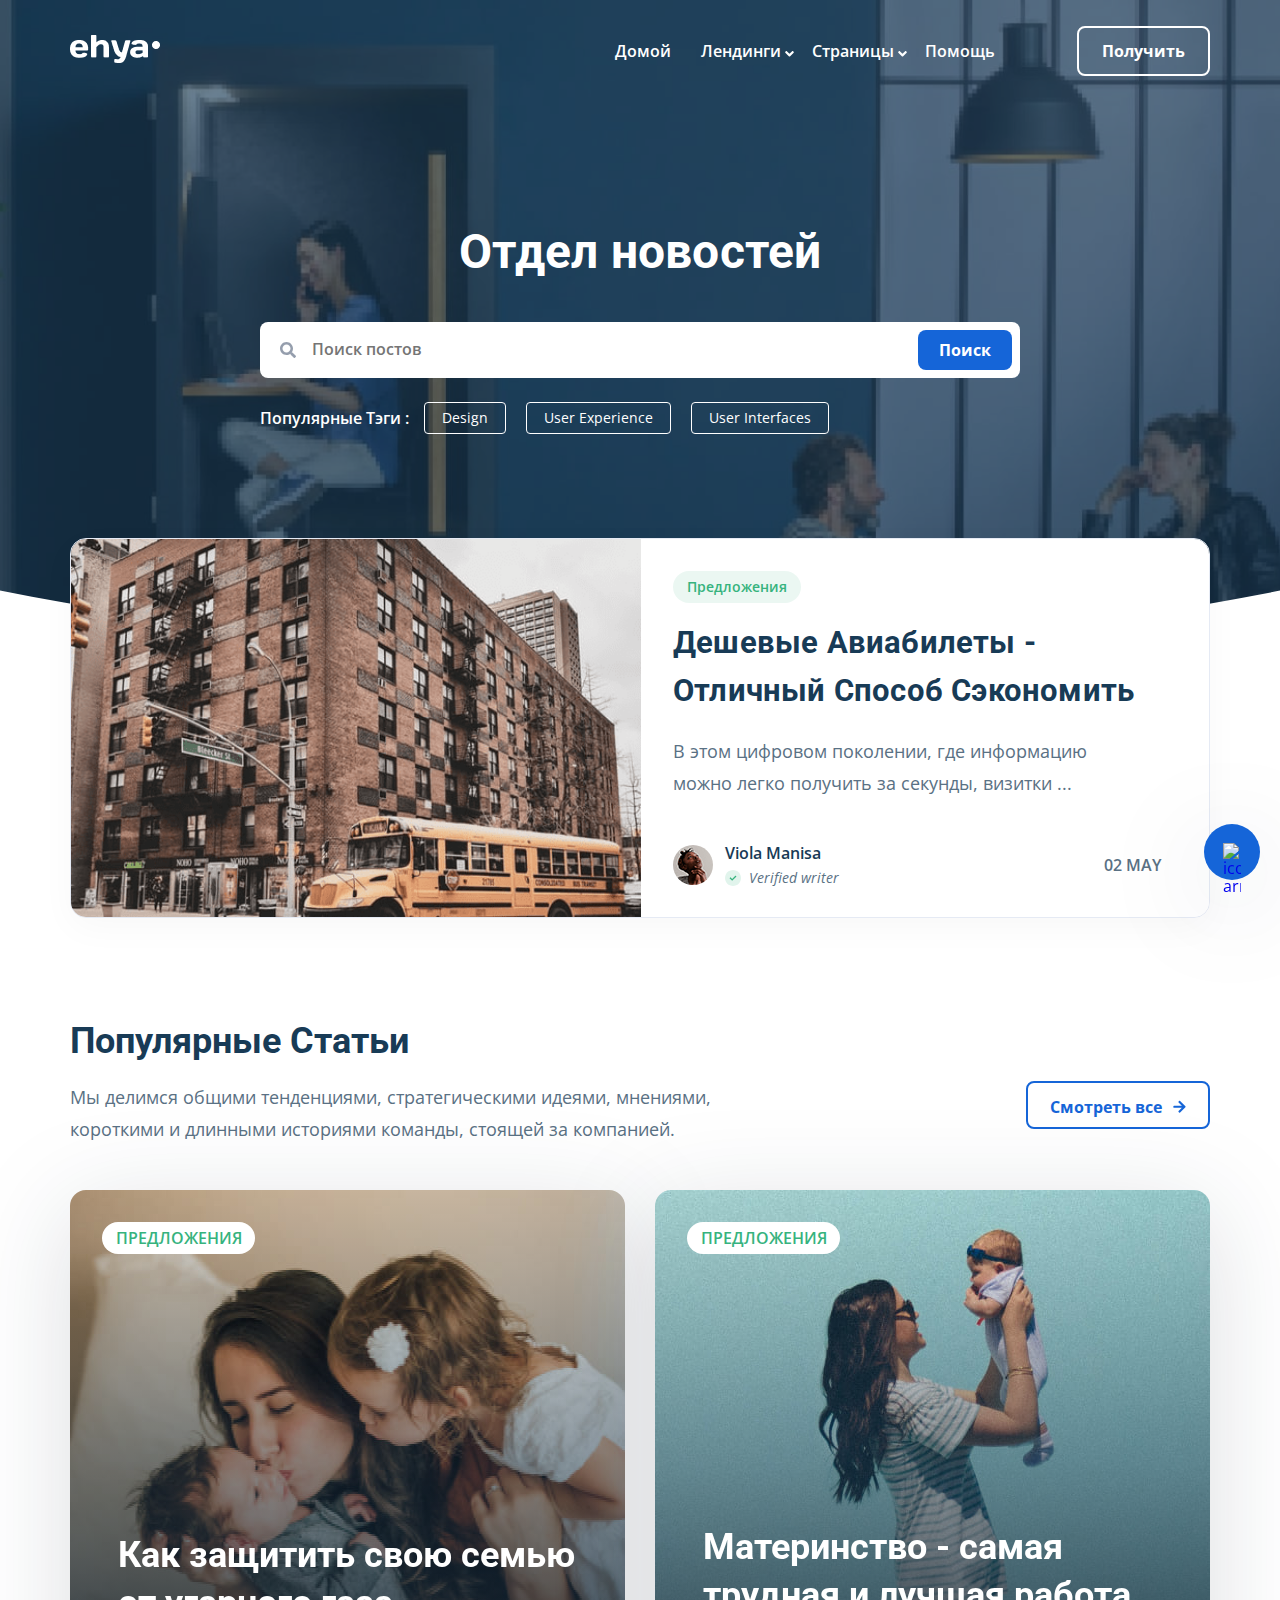
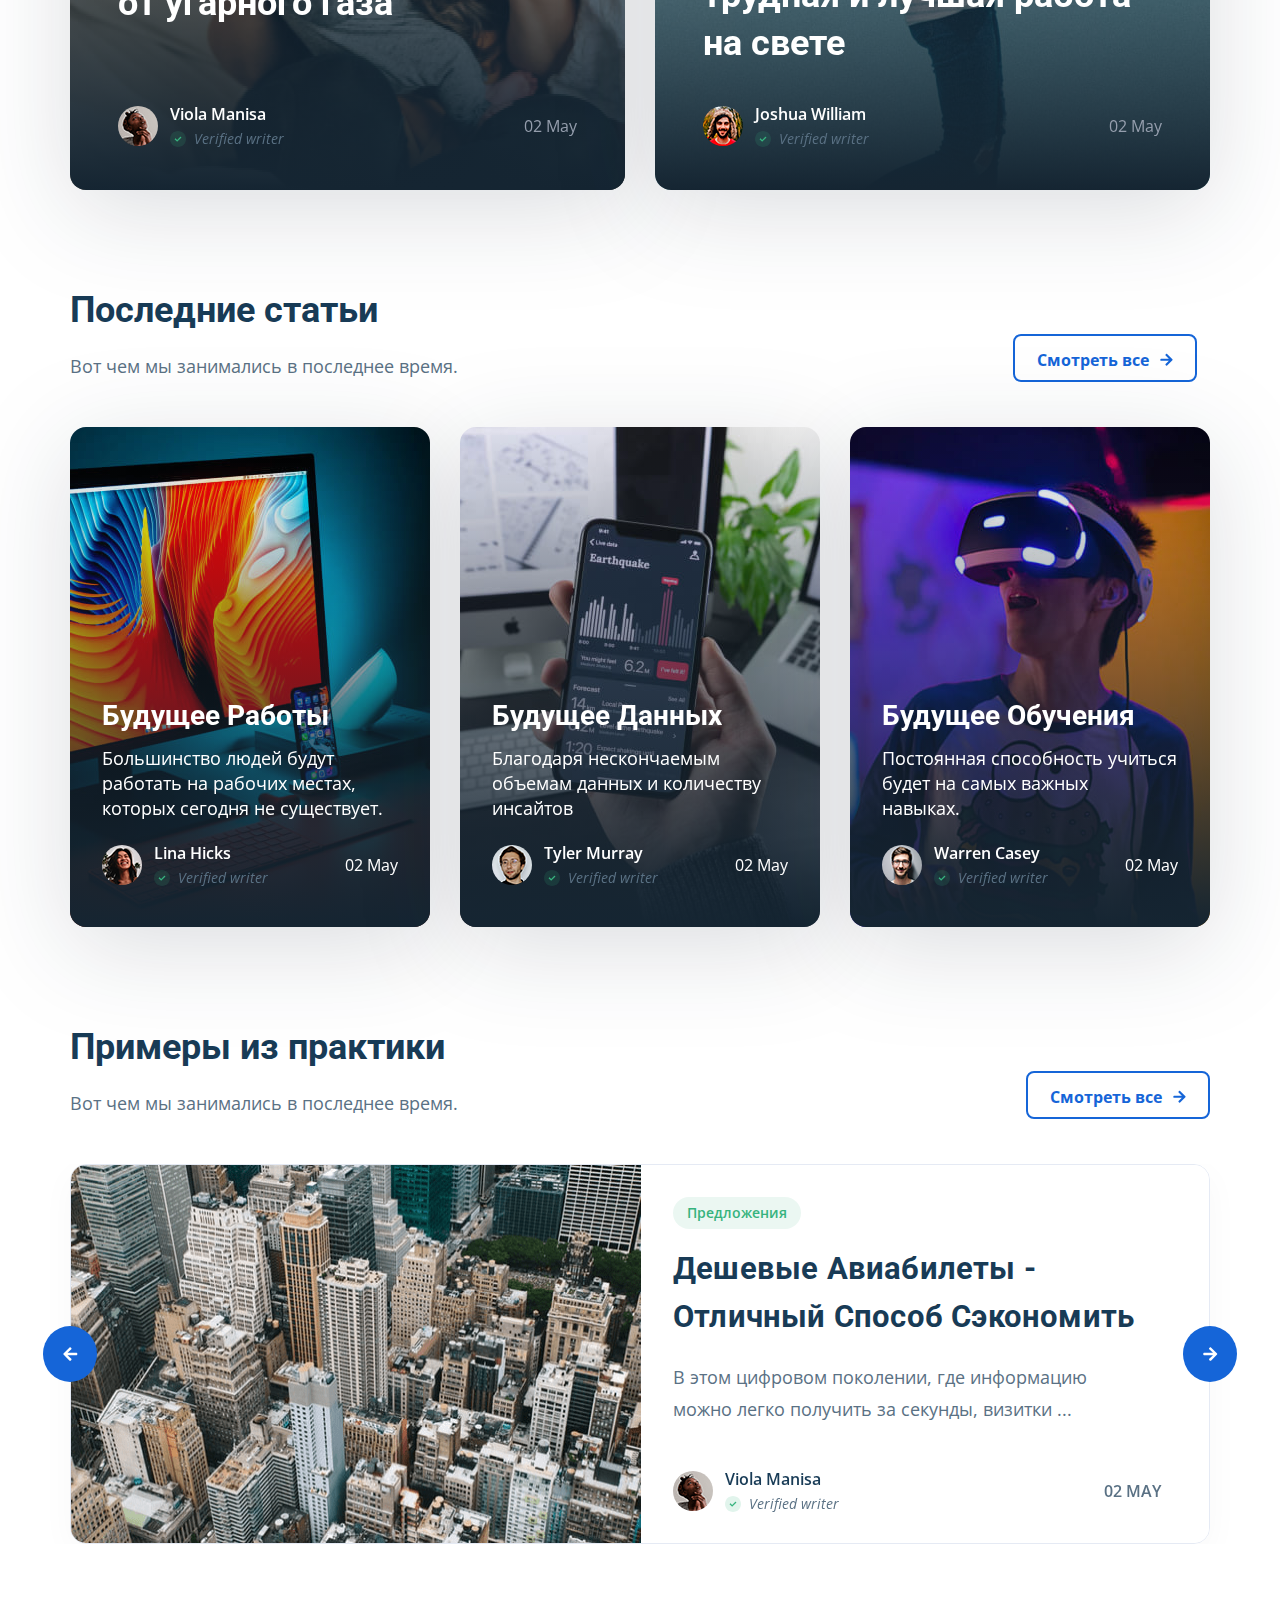
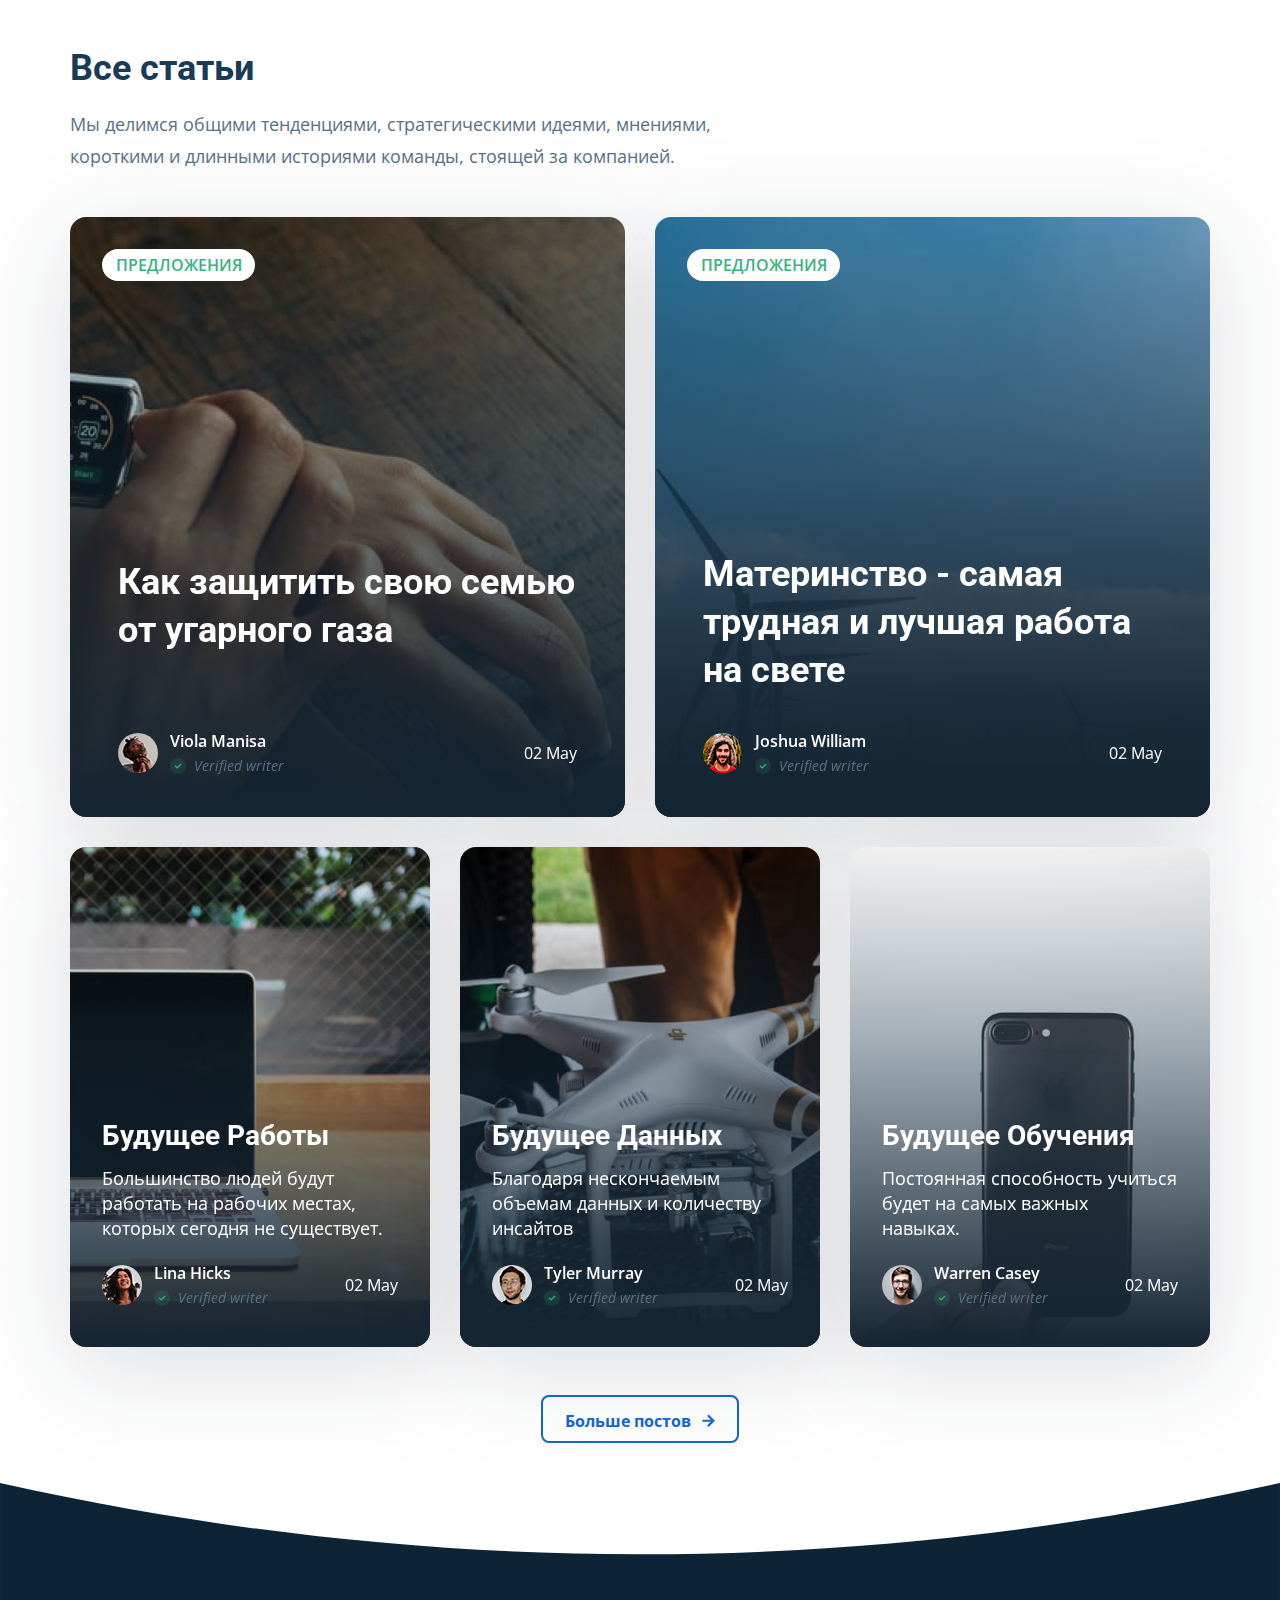
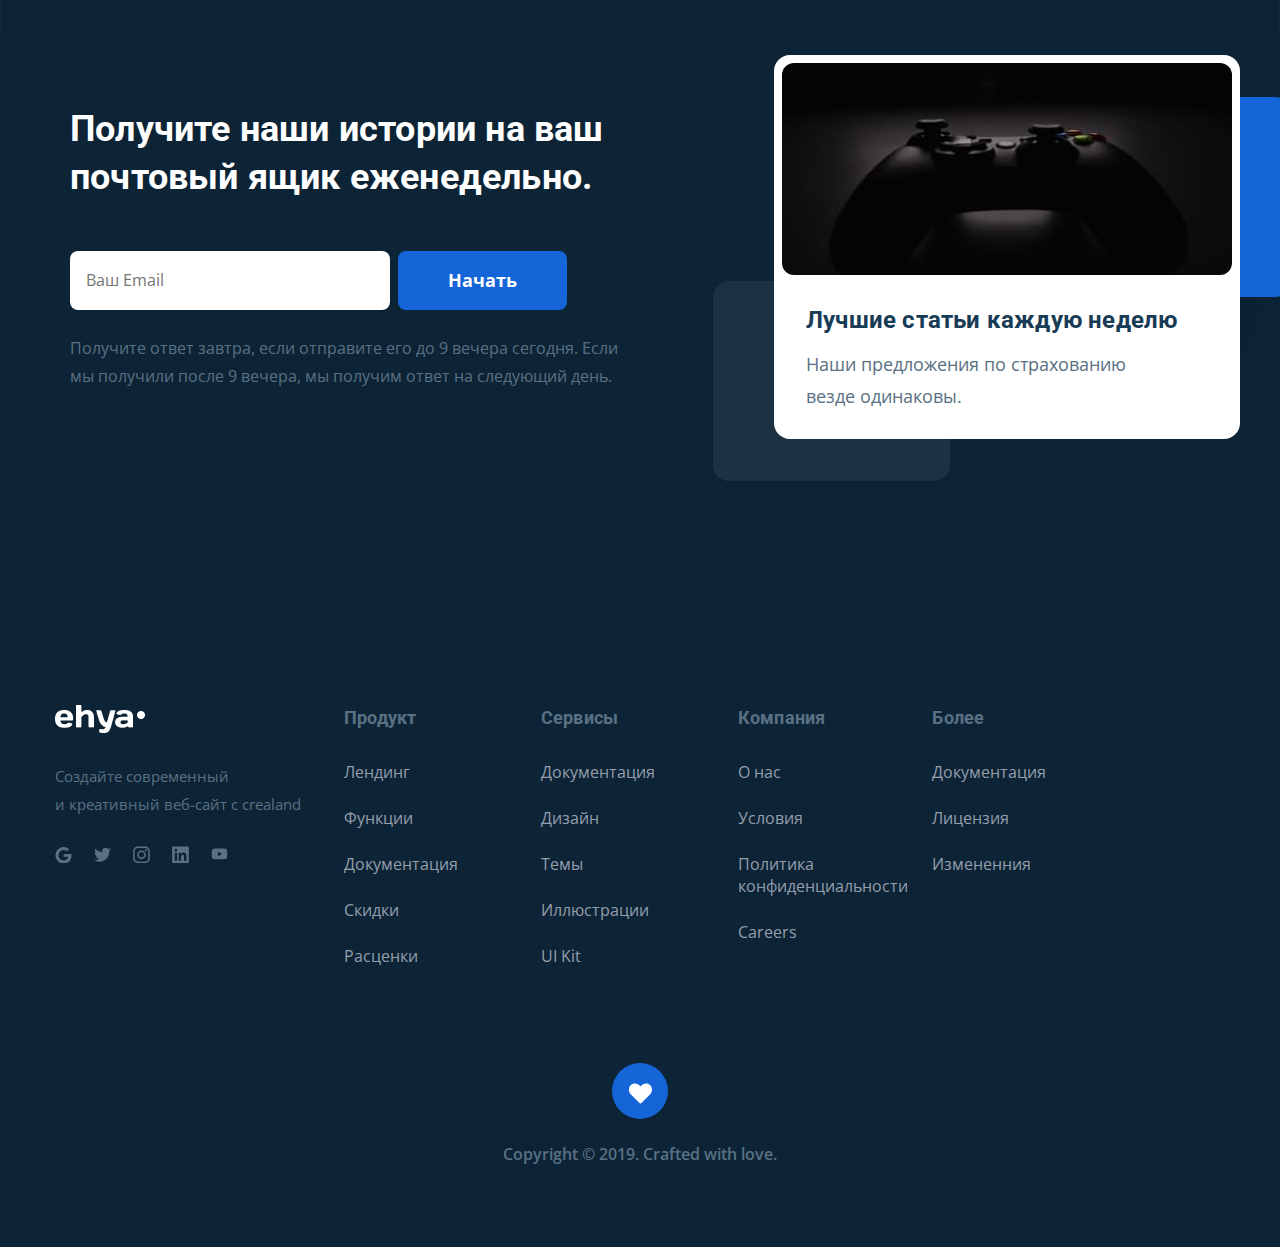
==== commit acb886f7: "created: to-top button, fixed: buttons target" ====
--- a/index.html
+++ b/index.html
@@ -17,97 +17,98 @@
   </head>
   <body>
     <header class="header">
-      <div class="header-container">
-        <div class="header-wrapper header-wrapper--fixed">
-          <a href="#" class="header__logo header-logo"
-            ><img
-              src="img/logo.png"
-              alt="icon: logo"
-              class="header-logo__image"
-          /></a>
-          <div class="menu header-menu-wrapper menu--mobile--hidden">
-            <ul class="header-menu">
-              <li class="header-menu__item">
-                <a href="#" class="header-menu__link">Домой</a>
-              </li>
-              <li data-target="#landing" class="header-menu__item">
-                <a href="#" class="header-menu__link"
-                  >Лендинги
-                  <svg class="header-menu__icon">
-                    <use xlink:href="img/sprite.svg#menuarrow"></use>
-                  </svg>
-                </a>
-                <ul id="landing" class="content landing-menu">
-                  <li class="landing-menu__item">
-                    <a href="#" class="landing-menu__link">Лендинг-1</a>
-                  </li>
-                  <li class="landing-menu__item">
-                    <a href="#" class="landing-menu__link">Лендинг-2</a>
-                  </li>
-                  <li class="landing-menu__item">
-                    <a href="#" class="landing-menu__link">Лендинг-3</a>
-                  </li>
-                </ul>
-              </li>
-              <li data-target="#pages" class="header-menu__item">
-                <a href="#" class="header-menu__link"
-                  >Страницы
-                  <svg class="header-menu__icon">
-                    <use xlink:href="img/sprite.svg#menuarrow"></use>
-                  </svg>
-                </a>
-                <ul id="pages" class="content pages-menu">
-                  <li class="pages-menu__item">
-                    <a href="#" class="pages-menu__link">Страница-1</a>
-                  </li>
-                  <li class="pages-menu__item">
-                    <a href="#" class="pages-menu__link">Страница-2</a>
-                  </li>
-                  <li class="pages-menu__item">
-                    <a href="#" class="pages-menu__link">Страница-3</a>
-                  </li>
-                </ul>
-              </li>
-              <li class="header-menu__item">
-                <a href="#" class="header-menu__link">Помощь</a>
+      <div class="header-bg">
+        <div class="header-container">
+          <div class="header-wrapper header-wrapper--fixed">
+            <a href="index.html" class="header__logo header-logo"
+              ><img
+                src="img/logo.png"
+                alt="icon: logo"
+                class="header-logo__image"
+            /></a>
+            <div class="menu header-menu-wrapper menu--mobile--hidden">
+              <ul class="header-menu">
+                <li class="header-menu__item">
+                  <a href="#" class="header-menu__link">Домой</a>
+                </li>
+                <li data-target="#landing" class="header-menu__item">
+                  <a href="#" class="header-menu__link"
+                    >Лендинги
+                    <svg class="header-menu__icon">
+                      <use xlink:href="img/sprite.svg#menuarrow"></use>
+                    </svg>
+                  </a>
+                  <ul id="landing" class="content landing-menu">
+                    <li class="landing-menu__item">
+                      <a href="#" class="landing-menu__link">Лендинг-1</a>
+                    </li>
+                    <li class="landing-menu__item">
+                      <a href="#" class="landing-menu__link">Лендинг-2</a>
+                    </li>
+                    <li class="landing-menu__item">
+                      <a href="#" class="landing-menu__link">Лендинг-3</a>
+                    </li>
+                  </ul>
+                </li>
+                <li data-target="#pages" class="header-menu__item">
+                  <a href="#" class="header-menu__link"
+                    >Страницы
+                    <svg class="header-menu__icon">
+                      <use xlink:href="img/sprite.svg#menuarrow"></use>
+                    </svg>
+                  </a>
+                  <ul id="pages" class="content pages-menu">
+                    <li class="pages-menu__item">
+                      <a href="#" class="pages-menu__link">Страница-1</a>
+                    </li>
+                    <li class="pages-menu__item">
+                      <a href="#" class="pages-menu__link">Страница-2</a>
+                    </li>
+                    <li class="pages-menu__item">
+                      <a href="#" class="pages-menu__link">Страница-3</a>
+                    </li>
+                  </ul>
+                </li>
+                <li class="header-menu__item">
+                  <a href="#" class="header-menu__link">Помощь</a>
+                </li>
+              </ul>
+              <button data-toggle="modal" class="button header__button">
+                Получить
+              </button>
+            </div>
+            <button class="menu-button header__menu-button">
+              <span class="menu-button__line"></span>
+              <span class="menu-button__line"></span>
+              <span class="menu-button__line"></span>
+            </button>
+          </div>
+          <h1 class="header__title">Отдел новостей</h1>
+          <div class="search-wrapper">
+            <form action="#" class="search header__form">
+              <input
+                type="text"
+                class="search__input"
+                placeholder="Поиск постов"
+              />
+              <button class="button search__button">Поиск</button>
+            </form>
+            <ul class="pop-tags header__pop-tags">
+              <li class="pop-tags__name">Популярные Тэги :</li>
+              <li class="pop-tags__item">
+                <a href="#" class="pop-tags__link">Design</a>
+              </li>
+              <li class="pop-tags__item">
+                <a href="#" class="pop-tags__link">User Experience</a>
+              </li>
+              <li class="pop-tags__item">
+                <a href="#" class="pop-tags__link">User Interfaces</a>
               </li>
             </ul>
-            <button data-toggle="modal" class="button header__button">
-              Получить
-            </button>
-          </div>
-
-          <button class="menu-button header__menu-button">
-            <span class="menu-button__line"></span>
-            <span class="menu-button__line"></span>
-            <span class="menu-button__line"></span>
-          </button>
-        </div>
-        <h1 class="header__title">Отдел новостей</h1>
-        <div class="search-wrapper">
-          <form action="#" class="search header__form">
-            <input
-              type="text"
-              class="search__input"
-              placeholder="Поиск постов"
-            />
-            <button class="button search__button">Поиск</button>
-          </form>
-          <ul class="pop-tags header__pop-tags">
-            <li class="pop-tags__name">Популярные Тэги :</li>
-            <li class="pop-tags__item">
-              <a href="#" class="pop-tags__link">Design</a>
-            </li>
-            <li class="pop-tags__item">
-              <a href="#" class="pop-tags__link">User Experience</a>
-            </li>
-            <li class="pop-tags__item">
-              <a href="#" class="pop-tags__link">User Interfaces</a>
-            </li>
-          </ul>
-        </div>
+          </div>
+        </div>
+        <img src="img/wave-1.svg" alt="wave" class="header__wave" />
       </div>
-      <img src="img/wave-1.svg" alt="wave" class="header__wave" />
     </header>
     <section class="offer-section">
       <div class="header-offer-wrapper">
@@ -133,10 +134,7 @@
                   class="user__avatar"
                 />
                 <div class="user__bio">
-                  <a
-                    href="details.html"
-                    target="_blank"
-                    class="user__name user__name--head"
+                  <a href="details.html" class="user__name user__name--head"
                     >Viola Manisa</a
                   >
                   <span class="user__verification"
@@ -168,7 +166,6 @@
           </div>
           <a
             href="details.html"
-            target="_blank"
             class="button section-button pop-art__button section-button--desctop"
           >
             Смотреть все<img
@@ -194,10 +191,7 @@
                   class="user__avatar"
                 />
                 <div class="user__bio">
-                  <a
-                    href="details.html"
-                    target="_blank"
-                    class="user__name user__name--pop"
+                  <a href="details.html" class="user__name user__name--pop"
                     >Viola Manisa</a
                   >
                   <span class="user__verification"
@@ -224,10 +218,7 @@
               <div class="user">
                 <img src="img/user-2.png" alt="avatar" class="user__avatar" />
                 <div class="user__bio">
-                  <a
-                    href="details.html"
-                    target="_blank"
-                    class="user__name user__name--pop"
+                  <a href="details.html" class="user__name user__name--pop"
                     >Joshua William</a
                   >
                   <span class="user__verification"
@@ -245,7 +236,6 @@
           </div>
           <a
             href="details.html"
-            target="_blank"
             class="button section-button pop-art__button section-button--mobile"
           >
             Смотреть все<img
@@ -268,7 +258,6 @@
           </div>
           <a
             href="details.html"
-            target="_blank"
             class="button section-button last-art__button section-button--desctop"
           >
             Смотреть все<img
@@ -295,10 +284,7 @@
               <div class="user">
                 <img src="img/user-3.png" alt="avatar" class="user__avatar" />
                 <div class="user__bio">
-                  <a
-                    href="details.html"
-                    target="_blank"
-                    class="user__name user__name--pop"
+                  <a href="details.html" class="user__name user__name--pop"
                     >Lina Hicks</a
                   >
                   <span class="user__verification"
@@ -329,10 +315,7 @@
               <div class="user">
                 <img src="img/user-4.png" alt="avatar" class="user__avatar" />
                 <div class="user__bio">
-                  <a
-                    href="details.html"
-                    target="_blank"
-                    class="user__name user__name--pop"
+                  <a href="details.html" class="user__name user__name--pop"
                     >Tyler Murray</a
                   >
                   <span class="user__verification"
@@ -364,10 +347,7 @@
               <div class="user">
                 <img src="img/user-5.png" alt="avatar" class="user__avatar" />
                 <div class="user__bio">
-                  <a
-                    href="details.html"
-                    target="_blank"
-                    class="user__name user__name--pop"
+                  <a href="details.html" class="user__name user__name--pop"
                     >Warren Casey</a
                   >
                   <span class="user__verification"
@@ -385,7 +365,6 @@
           </div>
           <a
             href="details.html"
-            target="_blank"
             class="button section-button last-art__button section-button--mobile"
           >
             Смотреть все<img
@@ -408,7 +387,6 @@
           </div>
           <a
             href="details.html"
-            target="_blank"
             class="button section-button example__button section-button--desctop"
           >
             Смотреть все<img
@@ -445,10 +423,7 @@
                       class="user__avatar"
                     />
                     <div class="user__bio">
-                      <a
-                        href="details.html"
-                        target="_blank"
-                        class="user__name user__name--head"
+                      <a href="details.html" class="user__name user__name--head"
                         >Viola Manisa</a
                       >
                       <span class="user__verification"
@@ -493,10 +468,7 @@
                       class="user__avatar"
                     />
                     <div class="user__bio">
-                      <a
-                        href="details.html"
-                        target="_blank"
-                        class="user__name user__name--head"
+                      <a href="details.html" class="user__name user__name--head"
                         >Viola Manisa</a
                       >
                       <span class="user__verification"
@@ -537,10 +509,7 @@
                       class="user__avatar"
                     />
                     <div class="user__bio">
-                      <a
-                        href="details.html"
-                        target="_blank"
-                        class="user__name user__name--head"
+                      <a href="details.html" class="user__name user__name--head"
                         >Viola Manisa</a
                       >
                       <span class="user__verification"
@@ -570,7 +539,6 @@
       <div class="example__button-wrapper">
         <a
           href="details.html"
-          target="_blank"
           class="button section-button example__button section-button--mobile"
         >
           Смотреть все<img
@@ -610,10 +578,7 @@
                   class="user__avatar"
                 />
                 <div class="user__bio">
-                  <a
-                    href="details.html"
-                    target="_blank"
-                    class="user__name user__name--pop"
+                  <a href="details.html" class="user__name user__name--pop"
                     >Viola Manisa</a
                   >
                   <span class="user__verification"
@@ -642,10 +607,7 @@
               <div class="user">
                 <img src="img/user-2.png" alt="avatar" class="user__avatar" />
                 <div class="user__bio">
-                  <a
-                    href="details.html"
-                    target="_blank"
-                    class="user__name user__name--pop"
+                  <a href="details.html" class="user__name user__name--pop"
                     >Joshua William</a
                   >
                   <span class="user__verification"
@@ -679,10 +641,7 @@
               <div class="user">
                 <img src="img/user-3.png" alt="avatar" class="user__avatar" />
                 <div class="user__bio">
-                  <a
-                    href="details.html"
-                    target="_blank"
-                    class="user__name user__name--pop"
+                  <a href="details.html" class="user__name user__name--pop"
                     >Lina Hicks</a
                   >
                   <span class="user__verification"
@@ -715,10 +674,7 @@
               <div class="user">
                 <img src="img/user-4.png" alt="avatar" class="user__avatar" />
                 <div class="user__bio">
-                  <a
-                    href="details.html"
-                    target="_blank"
-                    class="user__name user__name--pop"
+                  <a href="details.html" class="user__name user__name--pop"
                     >Tyler Murray</a
                   >
                   <span class="user__verification"
@@ -751,10 +707,7 @@
               <div class="user">
                 <img src="img/user-4.png" alt="avatar" class="user__avatar" />
                 <div class="user__bio">
-                  <a
-                    href="details.html"
-                    target="_blank"
-                    class="user__name user__name--pop"
+                  <a href="details.html" class="user__name user__name--pop"
                     >Tyler Murray</a
                   >
                   <span class="user__verification"
@@ -773,6 +726,7 @@
           <div
             class="future-card all-art__card all-art__card--bot all-art__card--bot--3"
           >
+            <a href="details.html" class="future-card__link"></a>
             <img
               src="img/future-card-3.jpg"
               alt=""
@@ -787,10 +741,7 @@
               <div class="user">
                 <img src="img/user-5.png" alt="avatar" class="user__avatar" />
                 <div class="user__bio">
-                  <a
-                    href="details.html"
-                    target="_blank"
-                    class="user__name user__name--pop"
+                  <a href="details.html" class="user__name user__name--pop"
                     >Warren Casey</a
                   >
                   <span class="user__verification"
@@ -808,11 +759,7 @@
           </div>
         </div>
         <div class="all-art__button-wrapper">
-          <a
-            href="details.html"
-            target="_blank"
-            class="button section-button all-art__button"
-          >
+          <a href="details.html" class="button section-button all-art__button">
             Больше постов<img
               src="img/button-arrow.svg"
               alt="icon: arrow"
@@ -876,7 +823,9 @@
       <div class="footer-container">
         <div class="footer__wrapper">
           <div class="footer__bio">
-            <img src="img/logo.png" alt="icon: logo" class="footer__logo" />
+            <a href="index.html"
+              ><img src="img/logo.png" alt="icon: logo" class="footer__logo"
+            /></a>
             <p class="footer__description">
               Создайте современный и&nbsp;креативный веб-сайт с&nbsp;crealand
             </p>
@@ -885,6 +834,7 @@
                 <a
                   href="https://www.google.ru"
                   target="_blank"
+                  rel="nofollow noopener"
                   class="footer-social__link"
                   ><svg class="footer-social__icon">
                     <use xlink:href="img/sprite.svg#google"></use></svg
@@ -894,6 +844,7 @@
                 <a
                   href="https://twitter.com/?lang=ru"
                   target="_blank"
+                  rel="nofollow noopener"
                   class="footer-social__link"
                   ><svg class="footer-social__icon">
                     <use xlink:href="img/sprite.svg#twitter"></use></svg
@@ -903,6 +854,7 @@
                 <a
                   href="https://www.instagram.com/?hl=ru"
                   target="_blank"
+                  rel="nofollow noopener"
                   class="footer-social__link"
                   ><svg class="footer-social__icon">
                     <use xlink:href="img/sprite.svg#instagram"></use></svg
@@ -912,6 +864,7 @@
                 <a
                   href="https://www.linkedin.com/login"
                   target="_blank"
+                  rel="nofollow noopener"
                   class="footer-social__link"
                   ><svg class="footer-social__icon">
                     <use xlink:href="img/sprite.svg#linkedin"></use></svg
@@ -921,6 +874,7 @@
                 <a
                   href="https://www.youtube.com"
                   target="_blank"
+                  rel="nofollow noopener"
                   class="footer-social__link"
                   ><svg class="footer-social__icon">
                     <use xlink:href="img/sprite.svg#youtube"></use></svg
@@ -1008,6 +962,9 @@
           </div>
           <span class="bottom__text">Copyright © 2019. Crafted with love.</span>
         </div>
+        <a href="#" class="to-top"
+          ><img src="img/icon-up.svg" alt="icon: arrow"
+        /></a>
       </div>
     </footer>
     <div class="modal">
--- a/css/style.css
+++ b/css/style.css
@@ -1,2 +1,2 @@
-*{-webkit-box-sizing:border-box;box-sizing:border-box}body{font-family:'Open Sans', sans-serif;color:#fff}.modal-open{overflow:hidden}img{display:inline-block;max-width:100%}h1,h2,h3,h4,h5,h6{font-family:'Roboto', sans-serif;margin:0}p{margin:0}ul{display:inline-block;list-style:none;padding:0;margin:0}a{display:inline-block;text-decoration:none}input{display:-webkit-box;display:-ms-flexbox;display:flex;-webkit-box-orient:vertical;-webkit-box-direction:normal;-ms-flex-direction:column;flex-direction:column;-webkit-box-pack:start;-ms-flex-pack:start;justify-content:start;font-family:'Open Sans', sans-serif;border:none}input:focus{outline:none}button{border:none;padding:0;cursor:pointer}button:focus{outline:none}.button{border-radius:8px}.button-div{display:-webkit-box;display:-ms-flexbox;display:flex;-webkit-box-pack:justify;-ms-flex-pack:justify;justify-content:space-between;margin:0 auto}.button-index{padding:20px 30px;background-color:#1565D8;color:#fff;position:relative;max-width:160px;z-index:5px;margin:0 auto;margin-bottom:50px}.header-container,.section-container{width:1140px;margin:0 auto}.section-title{font-size:36px;line-height:48px;letter-spacing:0.2;font-weight:bold;color:#183B56}.section-description{font-size:18px;line-height:32px;color:#5A7184}.section-button{padding:13px 22px;font-size:16px;line-height:22px;font-weight:bold;color:#1565D8;border:2px solid #1565D8;max-height:48px;background-color:#fff}.section-button--desctop{display:inline-block}.section-button--mobile{display:none}.section-button__image{margin-left:11px}.user{display:-webkit-box;display:-ms-flexbox;display:flex;-webkit-box-align:center;-ms-flex-align:center;align-items:center}.user-wrapper{display:-webkit-box;display:-ms-flexbox;display:flex;-webkit-box-pack:justify;-ms-flex-pack:justify;justify-content:space-between;-webkit-box-align:center;-ms-flex-align:center;align-items:center}.user-wrapper--wb{padding:21px 0;border-top:1px solid #E5EAF4;border-bottom:1px solid #E5EAF4;margin-top:36px;margin-bottom:64px}.user__avatar{width:40px;height:40px;-o-object-fit:cover;object-fit:cover;border-radius:50%;margin-right:12px}.user__bio{display:-webkit-box;display:-ms-flexbox;display:flex;-webkit-box-orient:vertical;-webkit-box-direction:normal;-ms-flex-direction:column;flex-direction:column}.user__name{position:relative;font-size:16px;line-height:22px;font-weight:600;margin-bottom:4px;z-index:99}.user__name--head{color:#183B56}.user__verification{display:-webkit-box;display:-ms-flexbox;display:flex;font-size:14px;line-height:19px;font-style:italic;color:#5A7184;-webkit-box-align:center;-ms-flex-align:center;align-items:center}.user__icon{margin-right:8px;width:16px;height:16px}input.invalid{position:relative;color:#1565D8;font-size:12px;line-height:15px}label.invalid{position:absolute;font-size:10px;line-height:12px;color:#1565D8}#mail-error{position:absolute;font-size:10px;line-height:12px;color:#1565D8;bottom:-10px}/*! normalize.css v8.0.1 | MIT License | github.com/necolas/normalize.css */html{line-height:1.15;-webkit-text-size-adjust:100%}body{margin:0}main{display:block}h1{font-size:2em;margin:0.67em 0}hr{-webkit-box-sizing:content-box;box-sizing:content-box;height:0;overflow:visible}pre{font-family:monospace, monospace;font-size:1em}a{background-color:transparent}abbr[title]{border-bottom:none;text-decoration:underline;-webkit-text-decoration:underline dotted;text-decoration:underline dotted}b,strong{font-weight:bolder}code,kbd,samp{font-family:monospace, monospace;font-size:1em}small{font-size:80%}sub,sup{font-size:75%;line-height:0;position:relative;vertical-align:baseline}sub{bottom:-0.25em}sup{top:-0.5em}img{border-style:none}button,input,optgroup,select,textarea{font-family:inherit;font-size:100%;line-height:1.15;margin:0}button,input{overflow:visible}button,select{text-transform:none}button,[type="button"],[type="reset"],[type="submit"]{-webkit-appearance:button}button::-moz-focus-inner,[type="button"]::-moz-focus-inner,[type="reset"]::-moz-focus-inner,[type="submit"]::-moz-focus-inner{border-style:none;padding:0}button:-moz-focusring,[type="button"]:-moz-focusring,[type="reset"]:-moz-focusring,[type="submit"]:-moz-focusring{outline:1px dotted ButtonText}fieldset{padding:0.35em 0.75em 0.625em}legend{-webkit-box-sizing:border-box;box-sizing:border-box;color:inherit;display:table;max-width:100%;padding:0;white-space:normal}progress{vertical-align:baseline}textarea{overflow:auto}[type="checkbox"],[type="radio"]{-webkit-box-sizing:border-box;box-sizing:border-box;padding:0}[type="number"]::-webkit-inner-spin-button,[type="number"]::-webkit-outer-spin-button{height:auto}[type="search"]{-webkit-appearance:textfield;outline-offset:-2px}[type="search"]::-webkit-search-decoration{-webkit-appearance:none}::-webkit-file-upload-button{-webkit-appearance:button;font:inherit}details{display:block}summary{display:list-item}template{display:none}[hidden]{display:none}.header{position:relative;background-image:url(../img/background.jpg);background-repeat:no-repeat;background-position:center;background-size:cover}.header--details{background-image:url(../img/details-bg.jpg);min-height:360px}.header::before{content:'';background:rgba(24,59,86,0.65);position:absolute;width:100%;height:100%;top:0;left:0;right:0;bottom:0}.header-wrapper{padding:26px 0;display:-webkit-box;display:-ms-flexbox;display:flex;-webkit-box-pack:justify;-ms-flex-pack:justify;justify-content:space-between;-webkit-box-align:center;-ms-flex-align:center;align-items:center;margin-bottom:120px}.header-wrapper--details{margin-bottom:105px}.header__logo{z-index:1;-webkit-box-flex:1;-ms-flex-positive:1;flex-grow:1}.header-menu{display:-webkit-box;display:-ms-flexbox;display:flex;-webkit-box-align:center;-ms-flex-align:center;align-items:center}.header-menu-wrapper{display:-webkit-box;display:-ms-flexbox;display:flex;z-index:1}.header-menu__item{font-size:16px;line-height:22px;font-weight:600;margin-right:18px}.header-menu__item:first-child{margin-right:30px}.header-menu__item:last-child{margin-right:0}.header-menu__link{color:#fff}.header-menu__icon{fill:#fff;width:9px;height:7px}.header-menu__button{background-color:transparent;-webkit-transform:translateY(-12.5%);transform:translateY(-12.5%)}.header__button{border:2px solid #fff;color:#fff;padding:12px 23px;background-color:transparent;font-size:16px;line-height:22px;font-weight:bold;margin-left:82px}.header__title{position:relative;display:block;color:#fff;font-size:48px;line-height:60px;letter-spacing:0.2px;text-align:center;margin-bottom:40px;z-index:1}.header__title--details{font-size:48px;line-height:72px;max-width:711px;margin:0 175px 114px 254px}.header__wave{position:relative;width:100%;-o-object-fit:cover;object-fit:cover;z-index:1;min-height:175px}.header-offer-wrapper{margin-top:-5px;background-color:#fff;z-index:1;position:relative;max-height:270px}.header__menu-button{display:none}.search{position:relative;text-align:center;cursor:pointer;margin-bottom:24px}.search-wrapper{position:relative;max-width:760px;margin:auto;z-index:1;margin-bottom:140px}.search__input{padding:16px 110px 18px 52px;background-image:url(../img/search.svg);background-repeat:no-repeat;background-position:center left 20px;border:none;width:100%;border-radius:8px;font-weight:600;font-size:16px;line-height:22px;color:#959EAD}.search__button{position:absolute;background-color:#1565D8;color:#fff;padding:9px 21px;right:8px;top:8px;font-weight:bold;font-size:16px;line-height:22px;cursor:pointer}.pop-tags{display:-webkit-box;display:-ms-flexbox;display:flex;-webkit-box-pack:start;-ms-flex-pack:start;justify-content:start;-webkit-box-align:center;-ms-flex-align:center;align-items:center}.pop-tags__name{margin-right:15px;font-size:16px;line-height:22px;font-weight:600}.pop-tags__item{padding:5px 17px;margin-right:20px;border:1px solid #fff;border-radius:4px;cursor:pointer}.pop-tags__link{font-size:14px;line-height:20px;color:#fff}.offer{display:-webkit-box;display:-ms-flexbox;display:flex;-webkit-box-pack:center;-ms-flex-pack:center;justify-content:center;position:relative;z-index:10;border-radius:16px;border:1px solid #E5EAF4;-webkit-box-shadow:0px 10px 35px rgba(0,0,0,0.03);box-shadow:0px 10px 35px rgba(0,0,0,0.03);overflow:hidden;max-height:380px;max-width:1140px;margin:0 auto}.offer__link{position:absolute;left:0;bottom:0;right:0;top:0;z-index:11;background-color:transparent}.offer--head{-webkit-transform:translateY(-55%);transform:translateY(-55%)}.offer__image{width:100%;height:100%}.offer__image-wrapper{min-width:570px}.offer__text{padding:32px 48px 32px 32px;background-color:#fff;width:570px}.offer__label{display:inline-block;padding:6px 14px;background-color:rgba(54,179,126,0.1);color:#36B37E;border-radius:2000px;font-weight:600;font-size:14px;line-height:20px;margin-bottom:16px}.offer__title{font-weight:bold;font-size:31px;line-height:48px;letter-spacing:0.2px;color:#183B56;margin-bottom:20px}.offer__description{font-size:18px;line-height:32px;color:#5A7184;margin-bottom:43px}.offer__date{text-transform:uppercase;font-size:16px;line-height:22px;font-weight:600;color:#5A7184}.content{display:none;position:absolute;font-size:16px;line-height:22px;font-weight:600;padding-top:5px}.content--active{display:block}.landing-menu__link,.pages-menu__link{color:inherit;padding:5px}.offer-card{padding:32px 48px 42px;display:-webkit-box;display:-ms-flexbox;display:flex;-webkit-box-orient:vertical;-webkit-box-direction:normal;-ms-flex-direction:column;flex-direction:column;-webkit-box-pack:end;-ms-flex-pack:end;justify-content:flex-end;position:relative;width:555px;height:600px;border-radius:16px;overflow:hidden;-webkit-filter:drop-shadow(0px 20px 50px rgba(15,24,44,0.15));filter:drop-shadow(0px 20px 50px rgba(15,24,44,0.15))}.offer-card__link{position:absolute;left:0;bottom:0;right:0;top:0;z-index:11;background-color:transparent}.offer-card__image{position:absolute;left:0;top:0;right:0;bottom:0;z-index:-2;width:100%;height:100%;-o-object-fit:cover;object-fit:cover}.offer-card__label{position:absolute;left:32px;top:32px;display:inline-block;padding:5px 14px;background-color:#fff;color:#36B37E;border-radius:2000px;text-transform:uppercase;font-weight:600;font-size:16px;line-height:22px;width:153px;text-align:center}.offer-card__title{display:inline-block;font-size:36px;line-height:48px;font-weight:bold}.offer-card__title--bm{margin-bottom:76px}.offer-card__title--sm{margin-bottom:36px}.future-card{padding:40px 32px;position:relative;display:-webkit-box;display:-ms-flexbox;display:flex;-webkit-box-orient:vertical;-webkit-box-direction:normal;-ms-flex-direction:column;flex-direction:column;-webkit-box-pack:end;-ms-flex-pack:end;justify-content:flex-end;width:360px;height:500px;border-radius:16px;overflow:hidden;-webkit-filter:drop-shadow(0px 20px 50px rgba(15,24,44,0.15));filter:drop-shadow(0px 20px 50px rgba(15,24,44,0.15))}.future-card__link{position:absolute;left:0;bottom:0;right:0;top:0;z-index:11;background-color:transparent}.future-card__image{position:absolute;left:0;top:0;right:0;bottom:0;z-index:-2;width:100%;height:100%;-o-object-fit:cover;object-fit:cover}.future-card__title{font-size:28px;line-height:36px;letter-spacing:0.2;margin-bottom:12px}.future-card__description{font-size:18px;line-height:25px;margin-bottom:21px;max-height:75px;overflow-y:auto}.pop-art{padding-bottom:96px}.pop-art__wrapper{display:-webkit-box;display:-ms-flexbox;display:flex;-webkit-box-pack:justify;-ms-flex-pack:justify;justify-content:space-between;-webkit-box-align:center;-ms-flex-align:center;align-items:center;margin-bottom:45px}.pop-art__bio{max-width:668px}.pop-art__title{margin-bottom:16px}.pop-art__button{-ms-flex-item-align:end;align-self:flex-end;margin-bottom:16px}.pop-art-cards{display:-webkit-box;display:-ms-flexbox;display:flex;-webkit-box-pack:justify;-ms-flex-pack:justify;justify-content:space-between}.pop-art__card:before{content:'';position:absolute;left:0;right:0;top:0;bottom:0;z-index:-1;background:-webkit-gradient(linear, left top, left bottom, from(rgba(24,59,86,0.0001)), color-stop(45.38%, rgba(22,49,70,0.453847)), to(#152532));background:linear-gradient(180deg, rgba(24,59,86,0.0001) 0%, rgba(22,49,70,0.453847) 45.38%, #152532 100%)}.pop-art__date{color:#959EAD}.user__name--pop{color:#fff}.last-art{padding-bottom:96px}.last-art__wrapper{display:-webkit-box;display:-ms-flexbox;display:flex;-webkit-box-pack:justify;-ms-flex-pack:justify;justify-content:space-between;-webkit-box-align:center;-ms-flex-align:center;align-items:center;margin-bottom:45px}.last-art__bio{max-width:390px}.last-art__title{margin-bottom:16px}.last-art__button{-ms-flex-item-align:end;align-self:flex-end;margin-right:13px}.last-art-cards{display:-webkit-box;display:-ms-flexbox;display:flex;-webkit-box-pack:justify;-ms-flex-pack:justify;justify-content:space-between}.last-art__card:before{content:'';position:absolute;left:0;right:0;top:0;bottom:0;z-index:-1;background:-webkit-gradient(linear, left top, left bottom, from(rgba(24,59,86,0.0001)), to(#152532));background:linear-gradient(180deg, rgba(24,59,86,0.0001) 0%, #152532 100%)}.example{padding-bottom:100px}.example__wrapper{display:-webkit-box;display:-ms-flexbox;display:flex;-webkit-box-pack:justify;-ms-flex-pack:justify;justify-content:space-between;margin-bottom:45px}.example__button{-ms-flex-item-align:end;align-self:flex-end}.example__title{margin-bottom:16px}.example__slider-container{max-width:1194px}.example__slider-wrapper{max-width:1140px}.example__slider-slide{position:relative;width:100%;height:100%}.example__slider-button{position:absolute;top:50%;-webkit-transform:translateY(-50%);transform:translateY(-50%);z-index:99;width:54px;height:56px;background-color:#1565D8;border-radius:50%;background-repeat:no-repeat;background-position:center}.example__slider-button--next{background-image:url(../img/next-arrow.svg);right:0}.example__slider-button--prev{background-image:url(../img/prev-arrow.svg);left:0}.example__offer{position:relative}.all-art{padding-bottom:40px}.all-art__wrapper{margin-bottom:45px}.all-art__bio{max-width:700px}.all-art__title{margin-bottom:16px}.all-art-cards{display:-webkit-box;display:-ms-flexbox;display:flex;-webkit-box-pack:justify;-ms-flex-pack:justify;justify-content:space-between;-ms-flex-wrap:wrap;flex-wrap:wrap}.all-art__card{-webkit-filter:drop-shadow(0px 20px 50px rgba(15,24,44,0.15));filter:drop-shadow(0px 20px 50px rgba(15,24,44,0.15))}.all-art__card:before{content:'';position:absolute;left:0;right:0;top:0;bottom:0;z-index:-1;background:-webkit-gradient(linear, left top, left bottom, from(rgba(24,59,86,0.0001)), color-stop(45.38%, rgba(22,49,70,0.453847)), to(#152532));background:linear-gradient(180deg, rgba(24,59,86,0.0001) 0%, rgba(22,49,70,0.453847) 45.38%, #152532 100%)}.all-art__card--top{margin-bottom:30px}.all-art__card--bot{margin-bottom:48px}.all-art__card--bot--hidden{display:none}.all-art__button-wrapper{display:-webkit-box;display:-ms-flexbox;display:flex;-webkit-box-pack:center;-ms-flex-pack:center;justify-content:center}.newsletter-wave{width:100%;-o-object-fit:cover;object-fit:cover}.newsletter__bg{padding-bottom:96px;background-color:#0D2436;margin-top:-5px}.newsletter__wrapper{display:-webkit-box;display:-ms-flexbox;display:flex;-webkit-box-pack:justify;-ms-flex-pack:justify;justify-content:space-between;-webkit-box-align:center;-ms-flex-align:center;align-items:center;padding-top:18px}.newsletter__bio{max-width:555px}.newsletter__bio--details{max-width:570px;padding-top:15px;padding-left:10px}.newsletter__title{font-size:36px;line-height:48px;letter-spacing:0.2px;margin-bottom:50px}.newsletter__title--details{margin-bottom:47px}.newsletter__form{position:relative;margin-bottom:24px;display:-webkit-box;display:-ms-flexbox;display:flex}.newsletter__form--details{margin-bottom:20px}.newsletter__input{width:320px;padding:17px 16px;border-radius:8px;margin-right:8px;font-size:16px;line-height:22px}.newsletter__button{background-color:#1565D8;color:#fff;padding:17px 50px;font-weight:bold;font-size:18px;line-height:25px}.newsletter__description{font-size:16px;line-height:28px;color:#5A7184}.newsletter__image{border-radius:12px;width:450px;height:212px;margin-bottom:25px}.image-bg{position:relative}.image-bg::before{content:'';position:absolute;display:inline-block;width:237px;height:200px;top:42px;right:-81px;background-color:#1565D8;border-radius:16px;-webkit-box-shadow:-50px 50px 50px rgba(0,0,0,0.15);box-shadow:-50px 50px 50px rgba(0,0,0,0.15);z-index:1}.image-bg::after{content:'';display:inline-block;position:absolute;width:237px;height:200px;bottom:-42px;left:-31px;background-color:#fff;opacity:0.06;border-radius:16px;-webkit-box-shadow:-50px 50px 50px rgba(0,0,0,0.15);box-shadow:-50px 50px 50px rgba(0,0,0,0.15);z-index:1}.image-bg--details::before{content:'';position:absolute;display:inline-block;width:237px;height:200px;right:-91px;top:44px;background-color:#1565D8;border-radius:16px;-webkit-box-shadow:-50px 50px 50px rgba(0,0,0,0.15);box-shadow:-50px 50px 50px rgba(0,0,0,0.15);z-index:1}.image-bg--details::after{content:'';display:inline-block;position:absolute;width:237px;height:200px;bottom:-46px;left:-21px;background-color:#fff;opacity:0.06;border-radius:16px;-webkit-box-shadow:-50px 50px 50px rgba(0,0,0,0.15);box-shadow:-50px 50px 50px rgba(0,0,0,0.15);z-index:1}.image-wrapper{position:relative;right:-30px;background-color:#fff;padding:8px 8px 27px;border-radius:16px;background-repeat:no-repeat;z-index:10}.image-wrapper--details{right:-39px}.image-wrapper__title{font-size:24px;line-height:32px;letter-spacing:0.2px;color:#183B56;margin-left:24px;margin-bottom:12px}.image-wrapper__description{font-size:18px;line-height:32px;color:#5A7184;max-width:330px;margin-left:24px}.footer{background-color:#0D2436;padding-top:170px;padding-bottom:82px}.footer--details{padding-top:165px}.footer-container{max-width:1170px;margin:0 auto}.footer__wrapper{display:-ms-grid;display:grid;-ms-grid-columns:1.35fr 0.92fr 0.92fr 0.91fr 1.25fr;grid-template-columns:1.35fr 0.92fr 0.92fr 0.91fr 1.25fr;max-width:1145px;margin-bottom:72px}.footer__wrapper--details{position:relative;left:65px}.footer__bio{max-width:253px}.footer__logo{margin-bottom:26px}.footer__description{font-size:15px;line-height:28px;color:#5A7184;margin-bottom:28px}.footer__title{color:#5A7184;margin-bottom:31px;font-size:18px;line-height:25px;letter-spacing:0.2px}.footer__link{color:#959EAD;font-size:16px;line-height:22px;margin-bottom:24px}.footer-social{display:-webkit-box;display:-ms-flexbox;display:flex}.footer-social__icon{fill:#5A7184;width:17px;height:17px;margin-right:22px}.footer__bottom{margin:0 auto;max-width:280px;text-align:center}.bottom{display:-webkit-box;display:-ms-flexbox;display:flex;-webkit-box-orient:vertical;-webkit-box-direction:normal;-ms-flex-direction:column;flex-direction:column;-webkit-box-align:center;-ms-flex-align:center;align-items:center}.bottom--details{max-width:100%}.bottom__image{width:56px;height:56px;border-radius:50%;background-color:#1565D8;padding:20px 16px 16px;margin-bottom:24px}.bottom__image--details{margin-left:9%}.bottom__text{color:#5A7184;font-weight:600;font-size:16px;line-height:22px}.bottom__text--details{margin-left:9%}.offer-detail__wrapper{position:relative;padding-top:15px;margin-top:-18px;z-index:1;background-color:#fff}.offer-detail__container{position:relative;max-width:804px;margin:0 auto}.text{padding:0 19px 0 35px}.text__info{display:inline-block;color:#5A7184;margin-bottom:20px;font-size:20px;line-height:32px}.text-br{display:none}.text-image{text-align:center;margin-top:40px;margin-bottom:20px}.text-image__img{-o-object-fit:cover;object-fit:cover;border-radius:16px;margin-bottom:10px}.text-image__description{color:#5A7184;font-size:14px;line-height:20px}.text__title-big{font-size:36px;line-height:48px;letter-spacing:0.2px;color:#183B56}.text__title-small{font-size:24px;line-height:32px;letter-spacing:0.2px;color:#183B56;margin-bottom:4px}.text__title-small--mb-1{margin-bottom:16px}.text__description{font-size:16px;line-height:26px;color:#5A7184;margin-bottom:15px}.text__description--mb-1{margin-bottom:12px}.text__description--mb-10{margin-bottom:104px}.text__description--lh-2{line-height:28px}.text__date{font-weight:600;font-size:14px;line-height:20px;color:#5A7184;text-transform:uppercase}.text-slider{margin-bottom:20px}.text-slider-slide{padding:0 27px;position:relative;width:100%;height:100%;border-radius:16px;overflow:hidden}.text-slider-button{position:absolute;top:50%;-webkit-transform:translateY(-50%);transform:translateY(-50%);z-index:99;width:54px;height:56px;background-color:#1565D8;border-radius:50%;background-repeat:no-repeat;background-position:center}.text-slider-button--next{background-image:url(../img/next-arrow.svg);right:0}.text-slider-button--prev{background-image:url(../img/prev-arrow.svg);left:0}.text-slider__img{-o-object-fit:cover;object-fit:cover;border-radius:16px;margin-bottom:10px}.text__collage{margin-top:28px;margin-bottom:48px}.text__comments{margin-top:24px}.quote{padding:60px 64px 0;display:-webkit-box;display:-ms-flexbox;display:flex;-webkit-box-orient:vertical;-webkit-box-direction:normal;-ms-flex-direction:column;flex-direction:column;text-align:center;-webkit-box-align:center;-ms-flex-align:center;align-items:center;border-radius:16px;background-color:#1565D8;max-height:570px;max-width:750px;background-image:url(../img/oval.svg);background-repeat:no-repeat;background-position:right top;margin:28px auto 116px}.quote__image{margin-bottom:32px}.quote__text{font-family:'Roboto', sans-serif;font-size:36px;line-height:60px;margin-bottom:16px}.quote__author{font-size:18px;line-height:25px}.quote__avatar{position:relative;-webkit-transform:translateY(14%);transform:translateY(14%);border-radius:8px}.collage{text-align:center}.collage__images{display:-ms-grid;display:grid;-ms-grid-columns:(360px)[2];grid-template-columns:repeat(2, 360px);-ms-grid-rows:(225px)[2];grid-template-rows:repeat(2, 225px);grid-gap:30px;margin-bottom:12px}.collage__image{border-radius:16px;-o-object-fit:cover;object-fit:cover;overflow:hidden}.collage__image--big{-ms-grid-row:1;-ms-grid-row-span:2;grid-row:1 / 3;-ms-grid-column:1;-ms-grid-column-span:1;grid-column:1 / 2}.collage__img{-o-object-fit:cover;object-fit:cover;width:100%;height:100%}.collage__description{color:#5A7184;text-align:center;font-size:14px;line-height:20px}.comment{display:-webkit-box;display:-ms-flexbox;display:flex;-webkit-box-pack:justify;-ms-flex-pack:justify;justify-content:space-between;margin-bottom:24px}.comment-user{display:-webkit-box;display:-ms-flexbox;display:flex}.comment-user__avatar{width:40px;height:40px;border-radius:50%;-o-object-fit:cover;object-fit:cover;margin-right:12px}.comment-user__bio{display:-webkit-box;display:-ms-flexbox;display:flex;-webkit-box-orient:vertical;-webkit-box-direction:normal;-ms-flex-direction:column;flex-direction:column}.comment-user__name{font-weight:600;font-size:16px;line-height:22px;color:#183B56}.comment-user__date{font-weight:600;font-size:14px;line-height:20px;color:#5A7184}.comment__wrapper{padding:20px;background-color:rgba(179,186,197,0.15);max-width:555px;border-radius:0 16px 16px}.comment__text{font-size:16px;line-height:28px;color:#5A7184}.comment-form{position:relative;margin-top:32px;margin-bottom:88px}.comment-input{border:1px solid #E5EAF4;border-radius:8px;padding:21px 170px 21px 72px;width:100%;font-weight:600;font-size:16px;line-height:22px;color:#959EAD}.comment-button{padding:9px 2.5px;background-color:#1565D8;border-radius:8px;font-weight:bold;font-size:16px;line-height:22px;position:absolute;right:12px;top:12px;color:#fff}.form-image{position:absolute;border-radius:50%;width:40px;height:40px;left:12px;top:12px}.list{display:-webkit-box;display:-ms-flexbox;display:flex;-webkit-box-orient:vertical;-webkit-box-direction:normal;-ms-flex-direction:column;flex-direction:column;-webkit-box-align:center;-ms-flex-align:center;align-items:center;width:45px;position:absolute;left:-159px}.list__title{font-weight:600;font-size:16px;line-height:22px;color:#5A7184;margin-bottom:30px}.list__link{margin-bottom:25px}.list__icon{fill:#5A7184;height:21px;width:18px}.modal{position:relative}.modal__close{position:absolute;fill:#fff;width:16px;height:16px;right:20px;top:20px}.modal__form{margin-bottom:33px}.modal__form-wrapper{width:100%;display:-webkit-box;display:-ms-flexbox;display:flex;-webkit-box-pack:justify;-ms-flex-pack:justify;justify-content:space-between;-webkit-box-align:center;-ms-flex-align:center;align-items:center}.modal__overlay{visibility:hidden;position:fixed;left:0;right:0;bottom:0;top:0;background-color:rgba(16,137,207,0.219);z-index:100;-webkit-transition:opacity 0.2s;transition:opacity 0.2s}.modal__overlay--active{visibility:visible}.modal__dialog{visibility:hidden;position:fixed;padding:33px 88px 0;max-width:478px;max-height:90%;top:50%;left:50%;-webkit-transform:translate(-50%, -50%);transform:translate(-50%, -50%);background-color:#183B56;color:#fff;border-radius:16px;z-index:101;-webkit-transition:opacity 0.2s;transition:opacity 0.2s;overflow-y:auto}.modal__dialog--active{visibility:visible}.modal__title{font-size:20px;line-height:24px;font-weight:bold;margin-bottom:15px;text-align:center}.modal__input{background-color:#fff;border-radius:8px;border:none;width:100%;min-width:302px;height:50px;padding:0 23px;font-size:14px;line-height:20px;margin-top:15px;outline:none;color:#959EAD}.modal__input:first-child{margin-top:0}.modal__message{background-color:#fff;color:#959EAD;width:100%;min-width:302px;border-radius:8px;padding:18px 23px;border:none;margin-bottom:15px;margin-top:15px;resize:none;height:123px;font-size:14px;line-height:20px;outline:none;overflow-y:auto}.modal__button{font-size:16px;line-height:22px;font-weight:bold;min-width:160px;min-height:50px;background-color:#1565D8;border-radius:8px;color:#fff}.modal__info{font-size:14px;line-height:20px;font-weight:bold}@media (max-width: 1200px){.header-container,.section-container,.footer-container{max-width:960px}.header__title--details{margin:0 auto}.offer{max-width:960px}.offer__image-wrapper{min-width:480px}.offer__text{padding:22px 38px 22px 22px;width:480px}.offer__title{font-size:28px;line-height:42px;margin-bottom:15px}.offer__description{font-size:16px;line-height:28px;margin-bottom:35px}.offer-card{width:465px;height:503px}.offer-card__title--bm{margin-bottom:36px}.future-card{padding:35px 20px;width:300px;height:417px}.future-card__br{display:none}.example__slider-container{max-width:980px}.example__slider-wrapper{max-width:960px}.newsletter__title{font-size:32px;line-height:40px}.newsletter__description{font-size:14px;line-height:24px}.image-bg::after{display:none}.image-bg::before{display:none}.image-wrapper{right:-10px}.image-wrapper__title{font-size:22px;line-height:28px}.image-wrapper__description{font-size:16px;line-height:28px}.footer__wrapper{-ms-grid-columns:1.2fr 0.8fr 1fr 1fr 1fr;grid-template-columns:1.2fr 0.8fr 1fr 1fr 1fr}.list{left:-80px}}@media (min-width: 992px){a:hover{color:#1565D8}svg:hover{fill:#1565D8}button:hover{background-color:#30d5c8}.button:hover{background-color:#30d5c8}}@media (max-width: 992px){br{display:none}.header-container,.section-container,.footer-container{max-width:700px}.section-title{font-size:32px;line-height:44px}.section-description{font-size:16px;line-height:30px}.header__button{margin-left:40px}.header-offer-wrapper{max-height:200px}.header__title--details{font-size:42px;line-height:66px}.offer{max-height:288px;max-width:700px}.offer__image-wrapper{min-width:100px;max-width:350px}.offer__text{padding:20px;width:350px}.offer__label{margin-bottom:10px}.offer__title{font-size:20px;line-height:24px;margin-bottom:10px}.offer__description{font-size:14px;line-height:24px;margin-bottom:20px}.offer__date{font-size:14px;line-height:24px}.pop-art__wrapper{margin-bottom:30px}.pop-art__bio{max-width:450px}.pop-art__button{-ms-flex-item-align:center;-ms-grid-row-align:center;align-self:center}.pop-art__title{margin-bottom:12px}.offer-card{padding:20px 36px 30px;width:340px;height:368px}.offer-card__label{padding:4px 12px;width:140px;left:20px;top:20px;font-size:14px;line-height:20px}.offer-card__title{font-size:26px;line-height:36px}.last-art-cards{-webkit-box-orient:vertical;-webkit-box-direction:normal;-ms-flex-direction:column;flex-direction:column}.last-art__card{margin-bottom:30px}.future-card{width:100%;height:500px}.example__slider-container{max-width:754px}.example__slider-wrapper{max-width:700px}.all-art__card--top{margin-bottom:20px}.all-art__card--bot{padding:20px 36px 30px;margin-bottom:20px;width:340px;height:368px}.all-art__card--bot--hidden{display:-webkit-box;display:-ms-flexbox;display:flex}.newsletter__wrapper{-webkit-box-pack:center;-ms-flex-pack:center;justify-content:center}.newsletter__bio{max-width:100%}.image-bg{display:none}.footer{padding-top:80px;padding-bottom:42px}.footer__wrapper{-ms-grid-columns:1.5fr (1fr)[2];grid-template-columns:1.5fr repeat(2, 1fr);row-gap:30px;-webkit-column-gap:10px;column-gap:10px;margin-bottom:0}.bottom{display:none}.offer-detail__container{max-width:700px}.text-slider-container{max-width:700px}.quote{max-width:646px}.quote__text{font-size:30px;line-height:58px}.collage__images{-ms-grid-columns:(313px)[2];grid-template-columns:repeat(2, 313px);-ms-grid-rows:(200px)[2];grid-template-rows:repeat(2, 200px);grid-gap:20px}.comment__wrapper{max-width:500px}.list{-webkit-box-orient:horizontal;-webkit-box-direction:normal;-ms-flex-direction:row;flex-direction:row;-webkit-box-align:baseline;-ms-flex-align:baseline;align-items:baseline;left:35px;bottom:580px}.list__title{margin-bottom:0;margin-right:25px}.list__social{display:-webkit-box;display:-ms-flexbox;display:flex}.list__item{margin-bottom:0;margin-right:25px}.user-wrapper--wb{margin-top:128px}}@media (max-width: 767px){.header-container{max-width:85.5%}.section-container,.footer-container{max-width:90%}.header-wrapper{padding:20px 0}.header__wave{display:none}.header-offer-wrapper{max-height:150px}.header-menu{-webkit-box-orient:vertical;-webkit-box-direction:normal;-ms-flex-direction:column;flex-direction:column;-webkit-box-pack:center;-ms-flex-pack:center;justify-content:center}.header-menu__item{position:relative;margin-right:0;margin-bottom:10px}.header-menu__item:first-child{margin-right:0;margin-top:30px}.header-menu-wrapper{position:fixed;padding:10px;top:55px;left:2%;right:2%;-webkit-box-orient:vertical;-webkit-box-direction:normal;-ms-flex-direction:column;flex-direction:column;-webkit-box-pack:center;-ms-flex-pack:center;justify-content:center;background-color:#183B56;border-radius:16px;max-height:210px;overflow-y:auto;z-index:99}.header__button{padding:7px 10px;max-width:110px;-ms-flex-item-align:center;-ms-grid-row-align:center;align-self:center;margin-left:0;margin-bottom:30px}.header__title{font-size:32px;line-height:40px;margin-bottom:30px}.header__title--details{padding-bottom:59px}.content{position:relative;margin-top:5px}.pages-menu__item{margin-bottom:5px}.offer{max-width:90%}.offer--head{-webkit-transform:translateY(-65%);transform:translateY(-65%)}.offer__image-wrapper{max-width:50%}.offer__text{padding:24px 20px}.offer__label{padding:2px 14px;margin-bottom:8px}.offer__title{margin-bottom:0}.offer__description{margin-bottom:24px}.user__avatar{width:36px;height:36px}.user__name{font-size:14px;line-height:20px;margin-bottom:2px}.user__verification{font-size:12px;line-height:16px}.menu-button{z-index:5;padding:0;display:-webkit-box;display:-ms-flexbox;display:flex;width:22px;height:18px;-webkit-box-align:center;-ms-flex-align:center;align-items:center;-webkit-box-pack:justify;-ms-flex-pack:justify;justify-content:space-between;-webkit-box-orient:vertical;-webkit-box-direction:normal;-ms-flex-direction:column;flex-direction:column;border:none;background-color:transparent;cursor:pointer}.menu-button__line{width:22px;height:2.2px;background-color:#fff;border-radius:10px;margin-bottom:5.5px}.menu-button__line:last-child{margin-bottom:0}.menu--mobile--hidden{display:none}.menu--mobile--visible{display:-webkit-box;display:-ms-flexbox;display:flex}.pop-tags{-ms-flex-wrap:wrap;flex-wrap:wrap}.pop-tags__name{margin-bottom:77px}.pop-tags__item{margin-bottom:77px}.modal__dialog{padding:33px 55px 0}.modal__form{margin-bottom:33px}.pop-art__wrapper{-webkit-box-orient:vertical;-webkit-box-direction:normal;-ms-flex-direction:column;flex-direction:column;-webkit-box-align:start;-ms-flex-align:start;align-items:start;margin-bottom:20px}.pop-art__bio{max-width:100%;margin-bottom:12px}.pop-art__title{margin-bottom:6px}.pop-art__button{-ms-flex-item-align:start;-ms-grid-row-align:start;align-self:start;margin-bottom:0}.offer-card{padding:20px;width:48%;height:290px}.offer-card__title{font-size:20px;line-height:24px}.offer-card__title--bm{margin-bottom:60px}.last-art__wrapper{-webkit-box-orient:vertical;-webkit-box-direction:normal;-ms-flex-direction:column;flex-direction:column;-webkit-box-align:start;-ms-flex-align:start;align-items:start;margin-bottom:20px}.last-art__bio{max-width:100%}.last-art__title{margin-bottom:6px}.last-art__button{margin:0;-ms-flex-item-align:start;-ms-grid-row-align:start;align-self:start}.example__slider-container{max-width:97%}.example__slider-wrapper{max-width:90%}.all-art__card--bot{padding:20px;width:48%;height:290px}.newsletter-wave{display:none}.footer-br{display:inline}.footer__wrapper--details{left:0}.offer-detail__container{max-width:100%}.text{padding:0 5%}.text-slider-container{max-width:97%}.text__title-big{font-size:30px;line-height:40px}.text__description--mb-10{margin-bottom:50px}.collage__images{-ms-grid-columns:(1fr)[2];grid-template-columns:repeat(2, 1fr);-ms-grid-rows:(1fr)[2];grid-template-rows:repeat(2, 1fr);grid-gap:20px}.quote{max-width:90%}.quote__text{font-size:28px;line-height:50px}.quote__avatar{-webkit-transform:translateY(45%);transform:translateY(45%)}.comment{-webkit-box-orient:vertical;-webkit-box-direction:normal;-ms-flex-direction:column;flex-direction:column}.comment-user{margin-bottom:16px}.comment__wrapper{max-width:100%}.list{bottom:660px}}@media (max-width: 680px){.pop-tags__name{margin-bottom:11px}.pop-tags__item{margin-bottom:11px}.pop-tags__item:last-child{margin-bottom:77px}.list{bottom:700px}}@media (max-width: 663px){.quote__avatar{-webkit-transform:translateY(15%);transform:translateY(15%)}}@media (max-width: 640px){.pop-art-cards{-webkit-box-orient:vertical;-webkit-box-direction:normal;-ms-flex-direction:column;flex-direction:column;-webkit-box-pack:justify;-ms-flex-pack:justify;justify-content:space-between;height:1288px}.pop-art__button{-ms-flex-item-align:center;-ms-grid-row-align:center;align-self:center}.offer-card{padding:32px 48px 42px;width:100%;height:600px}.offer-card__label{left:32px;top:32px;padding:5px 14px;font-size:16px;line-height:22px;width:153px}.offer-card__title{font-size:36px;line-height:48px}.offer-card__title--bm{margin-bottom:76px}.offer-card__title--sm{margin-bottom:36px}.last-art__button{-ms-flex-item-align:center;-ms-grid-row-align:center;align-self:center}.example__slider-container{margin-bottom:27px}.example__button-wrapper{display:-webkit-box;display:-ms-flexbox;display:flex;-webkit-box-pack:center;-ms-flex-pack:center;justify-content:center}.section-button--desctop{display:none}.section-button--mobile{display:inline-block}.all-art__card--bot{padding:32px 48px 42px;width:100%;height:600px}}@media (max-width: 625px){.header-offer-wrapper{max-height:320px}.offer{-webkit-box-orient:vertical;-webkit-box-direction:normal;-ms-flex-direction:column;flex-direction:column;max-height:448px}.offer--head{-webkit-transform:translateY(-40%);transform:translateY(-40%)}.offer__image-wrapper{min-height:210px;min-width:100%}.offer__text{width:100%}.example__slider-button{width:39px;height:40px;top:47%}.example__slider-button--next{background-size:13px 16px}.example__slider-button--prev{background-size:13px 16px}}@media (max-width: 576px){.pop-tags__item:last-child{margin-bottom:77px}.pop-art-cards{height:1153px}.offer-card{height:532px}.modal__form-wrapper{display:-ms-grid;display:grid;grid-gap:15px}.modal__input{min-width:250px}.modal__message{min-width:250px}.modal__button{width:250px}.modal__info{-ms-grid-row:1;-ms-grid-row-span:1;grid-row:1 / 2}.newsletter__bg{padding-bottom:40px}.newsletter__title{font-size:28px;line-height:38px;margin-bottom:30px}.text-slider-button{width:39px;height:40px}.quote{margin-bottom:86px}.quote__text{font-size:23px;line-height:30px;letter-spacing:1px}.quote__author{font-size:16px;line-height:22px}.quote__avatar{-webkit-transform:translateY(45%);transform:translateY(45%)}.comment-input{padding-left:57px}}@media (max-width: 499px){.pop-tags__item:nth-child(3){margin-bottom:77px}.footer__title{font-size:16px;line-height:22px}.footer__link{font-size:14px;line-height:20px}}@media (max-width: 480px){.section-title{font-size:24px;line-height:32px}.section-description{font-size:11px;line-height:24px}.section-button{padding:7px 16px}.header-wrapper{margin-bottom:40px}.header-wrapper--details{margin-bottom:57px}.header-logo__image{width:77px;height:24px}.header__title--details{margin-bottom:0}.search{margin-bottom:0}.search__input{margin-bottom:12px;padding:13px 16px 13px 44px}.search__button{position:relative;padding:13px 21px;width:100%;right:0;top:0;margin-bottom:16px}.pop-tags__name{margin-right:48%;font-size:14px;line-height:20px}.pop-tags__item{margin-right:12px;margin-bottom:77px}.offer__image-wrapper{min-height:160px;min-width:100%}.offer__text{width:100%}.pop-art{padding-bottom:68px}.pop-art__bio{text-align:center}.pop-art-cards{height:728px}.pop-art__title{margin-bottom:12px}.pop-art__button{margin-top:16px}.offer-card{padding:20px;height:320px}.offer-card__label{left:20px;top:20px;padding:2px 8px;font-size:14px;line-height:20px;width:126px}.offer-card__title{font-size:20px;line-height:24px;color:#FAFAFB}.offer-card__title--bm{margin-bottom:48px}.offer-card__title--sm{margin-bottom:7px}.user-wrapper--wb{margin-bottom:20px}.user__name{font-size:14px;line-height:20px}.modal__dialog{padding:25px 44px 0}.modal__form{margin-bottom:25px}.modal__input{min-width:192px;height:40px}.modal__message{min-width:192px}.modal__button{width:192px}.last-art{padding-bottom:44px}.last-art__wrapper{-webkit-box-align:center;-ms-flex-align:center;align-items:center;margin-bottom:6px}.last-art__bio{text-align:center}.last-art__title{margin-bottom:2px}.last-art__description{font-size:14px;line-height:24px}.last-art__card{margin-bottom:16px}.last-art__card--mb-4{margin-bottom:44px}.future-card{padding:20px;height:320px}.future-card__title{font-size:20px;line-height:24px;color:#FAFAFB;margin-bottom:8px}.future-card__description{font-size:14px;line-height:21px;margin-bottom:5px}.future-card__description--mb-2{line-height:24px;margin-bottom:20px}.future-card__date{font-size:14px;line-height:20px;color:#959EAD}.example{padding-bottom:45px}.example__wrapper{-webkit-box-align:center;-ms-flex-align:center;align-items:center;margin-bottom:6px}.example__bio{text-align:center}.example__title{margin-bottom:11px}.example__description{font-size:14px;line-height:24px}.all-art{padding-bottom:80px}.all-art__wrapper{-webkit-box-align:center;-ms-flex-align:center;align-items:center;margin-bottom:28px}.all-art__bio{text-align:center}.all-art__title{margin-bottom:11px}.all-art__description{font-size:14px;line-height:24px}.all-art__card--top{margin-bottom:16px}.all-art__card--bot{margin-bottom:16px}.all-art__card--bot--3{margin-bottom:32px}.newsletter__bg{padding-top:55px}.newsletter__bio{max-width:94.5%}.newsletter__title{font-size:24px;line-height:32px;margin-bottom:8px}.newsletter__description{font-size:14px;line-height:27px}.newsletter__form{-webkit-box-orient:vertical;-webkit-box-direction:normal;-ms-flex-direction:column;flex-direction:column;margin-bottom:0}.newsletter__input{width:100%;padding:12px 16px 14px;font-size:16px;line-height:22px;margin-bottom:12px}.newsletter__button{width:100%;padding:13px 105px;font-weight:bold;font-size:16px;line-height:22px;margin-bottom:0}.footer{padding-top:48px;padding-bottom:83px}.footer__wrapper{display:-ms-grid;display:grid;-ms-grid-columns:10px 140px 138px;grid-template-columns:10px 140px 138px;grid-gap:0}.footer__bio{display:-webkit-box;display:-ms-flexbox;display:flex;-webkit-box-orient:vertical;-webkit-box-direction:normal;-ms-flex-direction:column;flex-direction:column;-webkit-box-align:center;-ms-flex-align:center;align-items:center;min-width:263px;-ms-grid-row:3;-ms-grid-row-span:1;grid-row:3 / 4;gtid-column:2 / 4;text-align:center;-ms-flex-item-align:center;align-self:center;margin:15px auto}.footer__logo{margin-bottom:16px;width:77px;height:24px}.footer__description{font-size:14px;line-height:28px;margin-bottom:24px}.footer__product{-ms-grid-column:2;-ms-grid-column-span:1;grid-column:2 / 3;margin-bottom:24px}.footer__service{-ms-grid-column:3;-ms-grid-column-span:1;grid-column:3 / 4;margin-bottom:24px}.footer__company{-ms-grid-column:2;-ms-grid-column-span:1;grid-column:2 / 3}.footer__other{-ms-grid-column:3;-ms-grid-column-span:1;grid-column:3 / 4}.footer__title{margin-bottom:20px}.footer__link{margin-bottom:15px}.footer-br{display:inline}.offer-detail__wrapper{margin-top:0;padding-top:40px}.text{padding:0 7.5%}.text__info{font-size:16px;line-height:28px;margin-bottom:43px}.text-br{display:block}.text__date{font-size:10px;line-height:14px}.text-image{margin-top:32px;margin-bottom:58px}.text-image__img{min-height:200px;margin-bottom:0}.text-image__description{font-size:12px;line-height:16px}.text__title-big{font-size:21px;line-height:32px;margin-bottom:17px}.text__title-big--fz{font-size:24px}.text__title-small{font-size:20px;line-height:24px;margin-bottom:10px}.text__description{font-size:12px;line-height:22px;margin-bottom:20px}.text__description--mb-1{margin-bottom:40px}.text-slider{margin-bottom:21px}.text-slider-slide{min-height:200px}.text-slider__img{min-height:200px;margin-bottom:0}.text__collage{margin-top:91px;margin-bottom:32px}.quote{padding:52px 24px;max-width:100%;border-radius:0;background-size:152px 152px;max-height:575px;margin-top:80px;margin-bottom:110px}.quote__image{margin-bottom:35px}.quote__avatar{width:96px;height:96px;-webkit-transform:translateY(100%);transform:translateY(100%)}.collage__images{-ms-grid-columns:1fr 1fr;grid-template-columns:1fr 1fr;-ms-grid-rows:176px 100px;grid-template-rows:176px 100px;gap:12px}.collage__image--big{-ms-grid-row:1;-ms-grid-row-span:1;grid-row:1 / 2;-ms-grid-column:1;-ms-grid-column-span:2;grid-column:1 / 3}.collage__image--small-2{-ms-grid-row:2;-ms-grid-row-span:1;grid-row:2 / 3;-ms-grid-column:2;-ms-grid-column-span:1;grid-column:2 / 3}.collage__description{font-size:12px;line-height:16px}.comment-input{padding:20px 22px 20px 68px;margin-bottom:16px;font-size:14px;line-height:20px}.comment-button{padding:9px 5.25px;min-width:182px;position:static}.comment-user__avatar{width:36px;height:36px}.comment-user__name{font-size:14px;line-height:20px}.comment-user__date{font-size:12px;line-height:18px}.comment__wrapper{padding:16px}.comment__text{font-size:14px;line-height:24px}.form-image{width:36px;height:36px}.list{bottom:670px}.list__title{font-size:14px;line-height:20px}#mail-error{bottom:50px}}@media (max-width: 459px){.pop-tags__item{margin-bottom:11px}.pop-tags__item:nth-child(3){margin-bottom:11px}.pop-tags__item:last-child{margin-bottom:77px}}@media (max-width: 419px){.example__slider-button{top:41%}}@media (max-width: 388px){.example__slider-button{top:36%}}@media (max-width: 344px){.list{bottom:720px}}@media (max-width: 330px){.quote__avatar{-webkit-transform:translateY(45%);transform:translateY(45%)}}@media (max-width: 320px){.offer__image-wrapper{min-width:288px}.pop-tags__item:last-child{margin-bottom:77px}.newsletter__wave{height:19px}.newsletter__title{max-width:80%}.list{bottom:702px;left:25px}.list__item{margin-right:20px}.list__icon{width:18px;height:18px}}
+*{-webkit-box-sizing:border-box;box-sizing:border-box}html{scroll-behavior:smooth}body{font-family:'Open Sans', sans-serif;color:#fff;width:100vw;overflow-x:hidden}.modal-open{overflow:hidden}img{display:inline-block;max-width:100%}h1,h2,h3,h4,h5,h6{font-family:'Roboto', sans-serif;margin:0}p{margin:0}ul{display:inline-block;list-style:none;padding:0;margin:0}a{display:inline-block;text-decoration:none}input{display:-webkit-box;display:-ms-flexbox;display:flex;-webkit-box-orient:vertical;-webkit-box-direction:normal;-ms-flex-direction:column;flex-direction:column;-webkit-box-pack:start;-ms-flex-pack:start;justify-content:start;font-family:'Open Sans', sans-serif;border:none}input:focus{outline:none}button{border:none;padding:0;cursor:pointer}button:focus{outline:none}.button{cursor:pointer;border-radius:8px}.button-div{display:-webkit-box;display:-ms-flexbox;display:flex;-webkit-box-pack:justify;-ms-flex-pack:justify;justify-content:space-between;margin:0 auto}.button-index{padding:20px 30px;background-color:#1565D8;color:#fff;position:relative;max-width:160px;z-index:5px;margin:0 auto;margin-bottom:50px}.header-container,.section-container{width:1140px;margin:0 auto}.section-title{font-size:36px;line-height:48px;letter-spacing:0.2;font-weight:bold;color:#183B56}.section-description{font-size:18px;line-height:32px;color:#5A7184}.section-button{padding:13px 22px;font-size:16px;line-height:22px;font-weight:bold;color:#1565D8;border:2px solid #1565D8;max-height:48px;background-color:#fff}.section-button--desctop{display:inline-block}.section-button--mobile{display:none}.section-button__image{margin-left:11px}.user{display:-webkit-box;display:-ms-flexbox;display:flex;-webkit-box-align:center;-ms-flex-align:center;align-items:center}.user-wrapper{display:-webkit-box;display:-ms-flexbox;display:flex;-webkit-box-pack:justify;-ms-flex-pack:justify;justify-content:space-between;-webkit-box-align:center;-ms-flex-align:center;align-items:center}.user-wrapper--wb{padding:21px 0;border-top:1px solid #E5EAF4;border-bottom:1px solid #E5EAF4;margin-top:36px;margin-bottom:64px}.user__avatar{width:40px;height:40px;-o-object-fit:cover;object-fit:cover;border-radius:50%;margin-right:12px}.user__bio{display:-webkit-box;display:-ms-flexbox;display:flex;-webkit-box-orient:vertical;-webkit-box-direction:normal;-ms-flex-direction:column;flex-direction:column}.user__name{position:relative;font-size:16px;line-height:22px;font-weight:600;margin-bottom:4px;z-index:99}.user__name--head{color:#183B56}.user__verification{display:-webkit-box;display:-ms-flexbox;display:flex;font-size:14px;line-height:19px;font-style:italic;color:#5A7184;-webkit-box-align:center;-ms-flex-align:center;align-items:center}.user__icon{margin-right:8px;width:16px;height:16px}input.invalid{position:relative;color:#1565D8;font-size:12px;line-height:15px}label.invalid{position:absolute;font-size:10px;line-height:12px;color:#1565D8}#mail-error{position:absolute;font-size:10px;line-height:12px;color:#1565D8;bottom:-10px}/*! normalize.css v8.0.1 | MIT License | github.com/necolas/normalize.css */html{line-height:1.15;-webkit-text-size-adjust:100%}body{margin:0}main{display:block}h1{font-size:2em;margin:0.67em 0}hr{-webkit-box-sizing:content-box;box-sizing:content-box;height:0;overflow:visible}pre{font-family:monospace, monospace;font-size:1em}a{background-color:transparent}abbr[title]{border-bottom:none;text-decoration:underline;-webkit-text-decoration:underline dotted;text-decoration:underline dotted}b,strong{font-weight:bolder}code,kbd,samp{font-family:monospace, monospace;font-size:1em}small{font-size:80%}sub,sup{font-size:75%;line-height:0;position:relative;vertical-align:baseline}sub{bottom:-0.25em}sup{top:-0.5em}img{border-style:none}button,input,optgroup,select,textarea{font-family:inherit;font-size:100%;line-height:1.15;margin:0}button,input{overflow:visible}button,select{text-transform:none}button,[type="button"],[type="reset"],[type="submit"]{-webkit-appearance:button}button::-moz-focus-inner,[type="button"]::-moz-focus-inner,[type="reset"]::-moz-focus-inner,[type="submit"]::-moz-focus-inner{border-style:none;padding:0}button:-moz-focusring,[type="button"]:-moz-focusring,[type="reset"]:-moz-focusring,[type="submit"]:-moz-focusring{outline:1px dotted ButtonText}fieldset{padding:0.35em 0.75em 0.625em}legend{-webkit-box-sizing:border-box;box-sizing:border-box;color:inherit;display:table;max-width:100%;padding:0;white-space:normal}progress{vertical-align:baseline}textarea{overflow:auto}[type="checkbox"],[type="radio"]{-webkit-box-sizing:border-box;box-sizing:border-box;padding:0}[type="number"]::-webkit-inner-spin-button,[type="number"]::-webkit-outer-spin-button{height:auto}[type="search"]{-webkit-appearance:textfield;outline-offset:-2px}[type="search"]::-webkit-search-decoration{-webkit-appearance:none}::-webkit-file-upload-button{-webkit-appearance:button;font:inherit}details{display:block}summary{display:list-item}template{display:none}[hidden]{display:none}.header-bg{position:relative;background-image:url(../img/background.jpg);background-repeat:no-repeat;background-position:center;background-size:cover}.header-bg--details{background-image:url(../img/details-bg.jpg);min-height:360px}.header-bg::before{content:'';background:rgba(24,59,86,0.65);position:absolute;width:100%;height:100%;top:0;left:0;right:0;bottom:0}.header-wrapper{padding:26px 0;display:-webkit-box;display:-ms-flexbox;display:flex;-webkit-box-pack:justify;-ms-flex-pack:justify;justify-content:space-between;-webkit-box-align:center;-ms-flex-align:center;align-items:center;margin-bottom:120px}.header-wrapper--details{margin-bottom:105px}.header__logo{z-index:1;-webkit-box-flex:1;-ms-flex-positive:1;flex-grow:1}.header-menu{display:-webkit-box;display:-ms-flexbox;display:flex;-webkit-box-align:center;-ms-flex-align:center;align-items:center}.header-menu-wrapper{display:-webkit-box;display:-ms-flexbox;display:flex;z-index:1}.header-menu__item{font-size:16px;line-height:22px;font-weight:600;margin-right:18px}.header-menu__item:first-child{margin-right:30px}.header-menu__item:last-child{margin-right:0}.header-menu__link{color:#fff}.header-menu__icon{fill:#fff;width:9px;height:7px}.header-menu__button{background-color:transparent;-webkit-transform:translateY(-12.5%);transform:translateY(-12.5%)}.header__button{border:2px solid #fff;color:#fff;padding:12px 23px;background-color:transparent;font-size:16px;line-height:22px;font-weight:bold;margin-left:82px}.header__title{position:relative;display:block;color:#fff;font-size:48px;line-height:60px;letter-spacing:0.2px;text-align:center;margin-bottom:40px;z-index:1}.header__title--details{font-size:48px;line-height:72px;max-width:711px;margin:0 175px 114px 254px}.header__wave{position:relative;width:100%;-o-object-fit:cover;object-fit:cover;z-index:1;min-height:175px}.header-offer-wrapper{margin-top:-5px;background-color:#fff;z-index:1;position:relative;max-height:270px}.header__menu-button{display:none}.search{position:relative;text-align:center;cursor:pointer;margin-bottom:24px}.search-wrapper{position:relative;max-width:760px;margin:auto;z-index:1;margin-bottom:140px}.search__input{padding:16px 110px 18px 52px;background-image:url(../img/search.svg);background-repeat:no-repeat;background-position:center left 20px;border:none;width:100%;border-radius:8px;font-weight:600;font-size:16px;line-height:22px;color:#959EAD}.search__button{position:absolute;background-color:#1565D8;color:#fff;padding:9px 21px;right:8px;top:8px;font-weight:bold;font-size:16px;line-height:22px;cursor:pointer}.pop-tags{display:-webkit-box;display:-ms-flexbox;display:flex;-webkit-box-pack:start;-ms-flex-pack:start;justify-content:start;-webkit-box-align:center;-ms-flex-align:center;align-items:center}.pop-tags__name{margin-right:15px;font-size:16px;line-height:22px;font-weight:600}.pop-tags__item{padding:5px 17px;margin-right:20px;border:1px solid #fff;border-radius:4px;cursor:pointer}.pop-tags__link{font-size:14px;line-height:20px;color:#fff}.offer{display:-webkit-box;display:-ms-flexbox;display:flex;-webkit-box-pack:center;-ms-flex-pack:center;justify-content:center;position:relative;z-index:10;border-radius:16px;border:1px solid #E5EAF4;-webkit-box-shadow:0px 10px 35px rgba(0,0,0,0.03);box-shadow:0px 10px 35px rgba(0,0,0,0.03);overflow:hidden;max-height:380px;max-width:1140px;margin:0 auto}.offer__link{position:absolute;left:0;bottom:0;right:0;top:0;z-index:11;background-color:transparent}.offer--head{-webkit-transform:translateY(-55%);transform:translateY(-55%)}.offer__image{width:100%;height:100%}.offer__image-wrapper{min-width:570px}.offer__text{padding:32px 48px 32px 32px;background-color:#fff;width:570px}.offer__label{display:inline-block;padding:6px 14px;background-color:rgba(54,179,126,0.1);color:#36B37E;border-radius:2000px;font-weight:600;font-size:14px;line-height:20px;margin-bottom:16px}.offer__title{font-weight:bold;font-size:31px;line-height:48px;letter-spacing:0.2px;color:#183B56;margin-bottom:20px}.offer__description{font-size:18px;line-height:32px;color:#5A7184;margin-bottom:43px}.offer__date{text-transform:uppercase;font-size:16px;line-height:22px;font-weight:600;color:#5A7184}.content{display:none;position:absolute;font-size:16px;line-height:22px;font-weight:600;padding-top:5px}.content--active{display:block}.landing-menu__link,.pages-menu__link{color:inherit;padding:5px}.offer-card{padding:32px 48px 42px;display:-webkit-box;display:-ms-flexbox;display:flex;-webkit-box-orient:vertical;-webkit-box-direction:normal;-ms-flex-direction:column;flex-direction:column;-webkit-box-pack:end;-ms-flex-pack:end;justify-content:flex-end;position:relative;width:555px;height:600px;border-radius:16px;overflow:hidden;-webkit-filter:drop-shadow(0px 20px 50px rgba(15,24,44,0.15));filter:drop-shadow(0px 20px 50px rgba(15,24,44,0.15))}.offer-card__link{position:absolute;left:0;bottom:0;right:0;top:0;z-index:11;background-color:transparent}.offer-card__image{position:absolute;left:0;top:0;right:0;bottom:0;z-index:-2;width:100%;height:100%;-o-object-fit:cover;object-fit:cover}.offer-card__label{position:absolute;left:32px;top:32px;display:inline-block;padding:5px 14px;background-color:#fff;color:#36B37E;border-radius:2000px;text-transform:uppercase;font-weight:600;font-size:16px;line-height:22px;width:153px;text-align:center}.offer-card__title{display:inline-block;font-size:36px;line-height:48px;font-weight:bold}.offer-card__title--bm{margin-bottom:76px}.offer-card__title--sm{margin-bottom:36px}.future-card{padding:40px 32px;position:relative;display:-webkit-box;display:-ms-flexbox;display:flex;-webkit-box-orient:vertical;-webkit-box-direction:normal;-ms-flex-direction:column;flex-direction:column;-webkit-box-pack:end;-ms-flex-pack:end;justify-content:flex-end;width:360px;height:500px;border-radius:16px;overflow:hidden;-webkit-filter:drop-shadow(0px 20px 50px rgba(15,24,44,0.15));filter:drop-shadow(0px 20px 50px rgba(15,24,44,0.15))}.future-card__link{position:absolute;left:0;bottom:0;right:0;top:0;z-index:11;background-color:transparent}.future-card__image{position:absolute;left:0;top:0;right:0;bottom:0;z-index:-2;width:100%;height:100%;-o-object-fit:cover;object-fit:cover}.future-card__title{font-size:28px;line-height:36px;letter-spacing:0.2;margin-bottom:12px}.future-card__description{font-size:18px;line-height:25px;margin-bottom:21px;max-height:75px;overflow-y:auto}.pop-art{padding-bottom:96px}.pop-art__wrapper{display:-webkit-box;display:-ms-flexbox;display:flex;-webkit-box-pack:justify;-ms-flex-pack:justify;justify-content:space-between;-webkit-box-align:center;-ms-flex-align:center;align-items:center;margin-bottom:45px}.pop-art__bio{max-width:668px}.pop-art__title{margin-bottom:16px}.pop-art__button{-ms-flex-item-align:end;align-self:flex-end;margin-bottom:16px}.pop-art-cards{display:-webkit-box;display:-ms-flexbox;display:flex;-webkit-box-pack:justify;-ms-flex-pack:justify;justify-content:space-between}.pop-art__card:before{content:'';position:absolute;left:0;right:0;top:0;bottom:0;z-index:-1;background:-webkit-gradient(linear, left top, left bottom, from(rgba(24,59,86,0.0001)), color-stop(45.38%, rgba(22,49,70,0.453847)), to(#152532));background:linear-gradient(180deg, rgba(24,59,86,0.0001) 0%, rgba(22,49,70,0.453847) 45.38%, #152532 100%)}.pop-art__date{color:#959EAD}.user__name--pop{color:#fff}.last-art{padding-bottom:96px}.last-art__wrapper{display:-webkit-box;display:-ms-flexbox;display:flex;-webkit-box-pack:justify;-ms-flex-pack:justify;justify-content:space-between;-webkit-box-align:center;-ms-flex-align:center;align-items:center;margin-bottom:45px}.last-art__bio{max-width:390px}.last-art__title{margin-bottom:16px}.last-art__button{-ms-flex-item-align:end;align-self:flex-end;margin-right:13px}.last-art-cards{display:-webkit-box;display:-ms-flexbox;display:flex;-webkit-box-pack:justify;-ms-flex-pack:justify;justify-content:space-between}.last-art__card:before{content:'';position:absolute;left:0;right:0;top:0;bottom:0;z-index:-1;background:-webkit-gradient(linear, left top, left bottom, from(rgba(24,59,86,0.0001)), to(#152532));background:linear-gradient(180deg, rgba(24,59,86,0.0001) 0%, #152532 100%)}.example{padding-bottom:100px}.example__wrapper{display:-webkit-box;display:-ms-flexbox;display:flex;-webkit-box-pack:justify;-ms-flex-pack:justify;justify-content:space-between;margin-bottom:45px}.example__button{-ms-flex-item-align:end;align-self:flex-end}.example__title{margin-bottom:16px}.example__slider-container{max-width:1194px}.example__slider-wrapper{max-width:1140px}.example__slider-slide{position:relative;width:100%;height:100%}.example__slider-button{position:absolute;top:50%;-webkit-transform:translateY(-50%);transform:translateY(-50%);z-index:99;width:54px;height:56px;background-color:#1565D8;border-radius:50%;background-repeat:no-repeat;background-position:center}.example__slider-button--next{background-image:url(../img/next-arrow.svg);right:0}.example__slider-button--prev{background-image:url(../img/prev-arrow.svg);left:0}.example__offer{position:relative}.all-art{padding-bottom:40px}.all-art__wrapper{margin-bottom:45px}.all-art__bio{max-width:700px}.all-art__title{margin-bottom:16px}.all-art-cards{display:-webkit-box;display:-ms-flexbox;display:flex;-webkit-box-pack:justify;-ms-flex-pack:justify;justify-content:space-between;-ms-flex-wrap:wrap;flex-wrap:wrap}.all-art__card{-webkit-filter:drop-shadow(0px 20px 50px rgba(15,24,44,0.15));filter:drop-shadow(0px 20px 50px rgba(15,24,44,0.15))}.all-art__card:before{content:'';position:absolute;left:0;right:0;top:0;bottom:0;z-index:-1;background:-webkit-gradient(linear, left top, left bottom, from(rgba(24,59,86,0.0001)), color-stop(45.38%, rgba(22,49,70,0.453847)), to(#152532));background:linear-gradient(180deg, rgba(24,59,86,0.0001) 0%, rgba(22,49,70,0.453847) 45.38%, #152532 100%)}.all-art__card--top{margin-bottom:30px}.all-art__card--bot{margin-bottom:48px}.all-art__card--bot--hidden{display:none}.all-art__button-wrapper{display:-webkit-box;display:-ms-flexbox;display:flex;-webkit-box-pack:center;-ms-flex-pack:center;justify-content:center}.newsletter-wave{width:100%;-o-object-fit:cover;object-fit:cover}.newsletter__bg{padding-bottom:96px;background-color:#0D2436;margin-top:-5px}.newsletter__wrapper{display:-webkit-box;display:-ms-flexbox;display:flex;-webkit-box-pack:justify;-ms-flex-pack:justify;justify-content:space-between;-webkit-box-align:center;-ms-flex-align:center;align-items:center;padding-top:18px}.newsletter__bio{max-width:555px}.newsletter__bio--details{max-width:570px;padding-top:15px;padding-left:10px}.newsletter__title{font-size:36px;line-height:48px;letter-spacing:0.2px;margin-bottom:50px}.newsletter__title--details{margin-bottom:47px}.newsletter__form{position:relative;margin-bottom:24px;display:-webkit-box;display:-ms-flexbox;display:flex}.newsletter__form--details{margin-bottom:20px}.newsletter__input{width:320px;padding:17px 16px;border-radius:8px;margin-right:8px;font-size:16px;line-height:22px}.newsletter__button{background-color:#1565D8;color:#fff;padding:17px 50px;font-weight:bold;font-size:18px;line-height:25px}.newsletter__description{font-size:16px;line-height:28px;color:#5A7184}.newsletter__image{border-radius:12px;width:450px;height:212px;margin-bottom:25px}.image-bg{position:relative}.image-bg::before{content:'';position:absolute;display:inline-block;width:237px;height:200px;top:42px;right:-81px;background-color:#1565D8;border-radius:16px;-webkit-box-shadow:-50px 50px 50px rgba(0,0,0,0.15);box-shadow:-50px 50px 50px rgba(0,0,0,0.15);z-index:1}.image-bg::after{content:'';display:inline-block;position:absolute;width:237px;height:200px;bottom:-42px;left:-31px;background-color:#fff;opacity:0.06;border-radius:16px;-webkit-box-shadow:-50px 50px 50px rgba(0,0,0,0.15);box-shadow:-50px 50px 50px rgba(0,0,0,0.15);z-index:1}.image-bg--details::before{content:'';position:absolute;display:inline-block;width:237px;height:200px;right:-91px;top:44px;background-color:#1565D8;border-radius:16px;-webkit-box-shadow:-50px 50px 50px rgba(0,0,0,0.15);box-shadow:-50px 50px 50px rgba(0,0,0,0.15);z-index:1}.image-bg--details::after{content:'';display:inline-block;position:absolute;width:237px;height:200px;bottom:-46px;left:-21px;background-color:#fff;opacity:0.06;border-radius:16px;-webkit-box-shadow:-50px 50px 50px rgba(0,0,0,0.15);box-shadow:-50px 50px 50px rgba(0,0,0,0.15);z-index:1}.image-wrapper{position:relative;right:-30px;background-color:#fff;padding:8px 8px 27px;border-radius:16px;background-repeat:no-repeat;z-index:10}.image-wrapper--details{right:-39px}.image-wrapper__title{font-size:24px;line-height:32px;letter-spacing:0.2px;color:#183B56;margin-left:24px;margin-bottom:12px}.image-wrapper__description{font-size:18px;line-height:32px;color:#5A7184;max-width:330px;margin-left:24px}.footer{background-color:#0D2436;padding-top:170px;padding-bottom:82px}.footer--details{padding-top:165px}.footer-container{max-width:1170px;margin:0 auto}.footer__wrapper{display:-ms-grid;display:grid;-ms-grid-columns:1.35fr 0.92fr 0.92fr 0.91fr 1.25fr;grid-template-columns:1.35fr 0.92fr 0.92fr 0.91fr 1.25fr;max-width:1145px;margin-bottom:72px}.footer__wrapper--details{position:relative;left:65px}.footer__bio{max-width:253px}.footer__logo{margin-bottom:26px}.footer__description{font-size:15px;line-height:28px;color:#5A7184;margin-bottom:28px}.footer__title{color:#5A7184;margin-bottom:31px;font-size:18px;line-height:25px;letter-spacing:0.2px}.footer__link{color:#959EAD;font-size:16px;line-height:22px;margin-bottom:24px}.footer-social{display:-webkit-box;display:-ms-flexbox;display:flex}.footer-social__icon{fill:#5A7184;width:17px;height:17px;margin-right:22px}.footer__bottom{margin:0 auto;max-width:280px;text-align:center}.bottom{display:-webkit-box;display:-ms-flexbox;display:flex;-webkit-box-orient:vertical;-webkit-box-direction:normal;-ms-flex-direction:column;flex-direction:column;-webkit-box-align:center;-ms-flex-align:center;align-items:center}.bottom--details{max-width:100%}.bottom__image{width:56px;height:56px;border-radius:50%;background-color:#1565D8;padding:20px 16px 16px;margin-bottom:24px}.bottom__image--details{margin-left:9%}.bottom__text{color:#5A7184;font-weight:600;font-size:16px;line-height:22px}.bottom__text--details{margin-left:9%}.to-top{position:fixed;padding:19px;right:20px;bottom:20px;width:56px;height:56px;border-radius:50%;background-color:#1565D8;-webkit-filter:drop-shadow(0px 20px 50px rgba(15,24,44,0.15));filter:drop-shadow(0px 20px 50px rgba(15,24,44,0.15));z-index:100;text-align:center}.offer-detail__wrapper{position:relative;padding-top:15px;margin-top:-18px;z-index:1;background-color:#fff}.offer-detail__container{position:relative;max-width:804px;margin:0 auto}.text{padding:0 19px 0 35px}.text__info{display:inline-block;color:#5A7184;margin-bottom:20px;font-size:20px;line-height:32px}.text-br{display:none}.text-image{text-align:center;margin-top:40px;margin-bottom:20px}.text-image__img{-o-object-fit:cover;object-fit:cover;border-radius:16px;margin-bottom:10px}.text-image__description{color:#5A7184;font-size:14px;line-height:20px}.text__title-big{font-size:36px;line-height:48px;letter-spacing:0.2px;color:#183B56}.text__title-small{font-size:24px;line-height:32px;letter-spacing:0.2px;color:#183B56;margin-bottom:4px}.text__title-small--mb-1{margin-bottom:16px}.text__description{font-size:16px;line-height:26px;color:#5A7184;margin-bottom:15px}.text__description--mb-1{margin-bottom:12px}.text__description--mb-10{margin-bottom:104px}.text__description--lh-2{line-height:28px}.text__date{font-weight:600;font-size:14px;line-height:20px;color:#5A7184;text-transform:uppercase}.text-slider{margin-bottom:20px}.text-slider-slide{padding:0 27px;position:relative;width:100%;height:100%;border-radius:16px;overflow:hidden}.text-slider-button{position:absolute;top:50%;-webkit-transform:translateY(-50%);transform:translateY(-50%);z-index:99;width:54px;height:56px;background-color:#1565D8;border-radius:50%;background-repeat:no-repeat;background-position:center}.text-slider-button--next{background-image:url(../img/next-arrow.svg);right:0}.text-slider-button--prev{background-image:url(../img/prev-arrow.svg);left:0}.text-slider__img{-o-object-fit:cover;object-fit:cover;border-radius:16px;margin-bottom:10px}.text__collage{margin-top:28px;margin-bottom:48px}.text__comments{margin-top:24px}.quote{padding:60px 64px 0;display:-webkit-box;display:-ms-flexbox;display:flex;-webkit-box-orient:vertical;-webkit-box-direction:normal;-ms-flex-direction:column;flex-direction:column;text-align:center;-webkit-box-align:center;-ms-flex-align:center;align-items:center;border-radius:16px;background-color:#1565D8;max-height:570px;max-width:750px;background-image:url(../img/oval.svg);background-repeat:no-repeat;background-position:right top;margin:28px auto 116px}.quote__image{margin-bottom:32px}.quote__text{font-family:'Roboto', sans-serif;font-size:36px;line-height:60px;margin-bottom:16px}.quote__author{font-size:18px;line-height:25px}.quote__avatar{position:relative;-webkit-transform:translateY(14%);transform:translateY(14%);border-radius:8px}.collage{text-align:center}.collage__images{display:-ms-grid;display:grid;-ms-grid-columns:(360px)[2];grid-template-columns:repeat(2, 360px);-ms-grid-rows:(225px)[2];grid-template-rows:repeat(2, 225px);grid-gap:30px;margin-bottom:12px}.collage__image{border-radius:16px;-o-object-fit:cover;object-fit:cover;overflow:hidden}.collage__image--big{-ms-grid-row:1;-ms-grid-row-span:2;grid-row:1 / 3;-ms-grid-column:1;-ms-grid-column-span:1;grid-column:1 / 2}.collage__img{-o-object-fit:cover;object-fit:cover;width:100%;height:100%}.collage__description{color:#5A7184;text-align:center;font-size:14px;line-height:20px}.comment{display:-webkit-box;display:-ms-flexbox;display:flex;-webkit-box-pack:justify;-ms-flex-pack:justify;justify-content:space-between;margin-bottom:24px}.comment-user{display:-webkit-box;display:-ms-flexbox;display:flex}.comment-user__avatar{width:40px;height:40px;border-radius:50%;-o-object-fit:cover;object-fit:cover;margin-right:12px}.comment-user__bio{display:-webkit-box;display:-ms-flexbox;display:flex;-webkit-box-orient:vertical;-webkit-box-direction:normal;-ms-flex-direction:column;flex-direction:column}.comment-user__name{font-weight:600;font-size:16px;line-height:22px;color:#183B56}.comment-user__date{font-weight:600;font-size:14px;line-height:20px;color:#5A7184}.comment__wrapper{padding:20px;background-color:rgba(179,186,197,0.15);max-width:555px;border-radius:0 16px 16px}.comment__text{font-size:16px;line-height:28px;color:#5A7184}.comment-form{position:relative;margin-top:32px;margin-bottom:88px}.comment-input{border:1px solid #E5EAF4;border-radius:8px;padding:21px 170px 21px 72px;width:100%;font-weight:600;font-size:16px;line-height:22px;color:#959EAD}.comment-button{padding:9px 2.5px;background-color:#1565D8;border-radius:8px;font-weight:bold;font-size:16px;line-height:22px;position:absolute;right:12px;top:12px;color:#fff}.form-image{position:absolute;border-radius:50%;width:40px;height:40px;left:12px;top:12px}.list{display:-webkit-box;display:-ms-flexbox;display:flex;-webkit-box-orient:vertical;-webkit-box-direction:normal;-ms-flex-direction:column;flex-direction:column;-webkit-box-align:center;-ms-flex-align:center;align-items:center;width:45px;position:absolute;left:-159px}.list__title{font-weight:600;font-size:16px;line-height:22px;color:#5A7184;margin-bottom:30px}.list__link{margin-bottom:25px}.list__icon{fill:#5A7184;height:21px;width:18px}.modal{position:relative}.modal__close{position:absolute;fill:#fff;width:16px;height:16px;right:20px;top:20px;cursor:pointer}.modal__form{margin-bottom:33px}.modal__form-wrapper{width:100%;display:-webkit-box;display:-ms-flexbox;display:flex;-webkit-box-pack:justify;-ms-flex-pack:justify;justify-content:space-between;-webkit-box-align:center;-ms-flex-align:center;align-items:center}.modal__overlay{visibility:hidden;position:fixed;left:0;right:0;bottom:0;top:0;background-color:rgba(16,137,207,0.219);z-index:100;-webkit-transition:opacity 0.2s;transition:opacity 0.2s}.modal__overlay--active{visibility:visible}.modal__dialog{visibility:hidden;position:fixed;padding:33px 88px 0;max-width:478px;max-height:90%;top:50%;left:50%;-webkit-transform:translate(-50%, -50%);transform:translate(-50%, -50%);background-color:#183B56;color:#fff;border-radius:16px;z-index:101;-webkit-transition:opacity 0.2s;transition:opacity 0.2s;overflow-y:auto}.modal__dialog--active{visibility:visible}.modal__title{font-size:20px;line-height:24px;font-weight:bold;margin-bottom:15px;text-align:center}.modal__input{background-color:#fff;border-radius:8px;border:none;width:100%;min-width:302px;height:50px;padding:0 23px;font-size:14px;line-height:20px;margin-top:15px;outline:none;color:#959EAD}.modal__input:first-child{margin-top:0}.modal__message{background-color:#fff;color:#959EAD;width:100%;min-width:302px;border-radius:8px;padding:18px 23px;border:none;margin-bottom:15px;margin-top:15px;resize:none;height:123px;font-size:14px;line-height:20px;outline:none;overflow-y:auto}.modal__button{font-size:16px;line-height:22px;font-weight:bold;min-width:160px;min-height:50px;background-color:#1565D8;border-radius:8px;color:#fff}.modal__info{font-size:14px;line-height:20px;font-weight:bold}@media (max-width: 1200px){.header-container,.section-container,.footer-container{max-width:960px}.header__title--details{margin:0 auto}.offer{max-width:960px}.offer__image-wrapper{min-width:480px}.offer__text{padding:22px 38px 22px 22px;width:480px}.offer__title{font-size:28px;line-height:42px;margin-bottom:15px}.offer__description{font-size:16px;line-height:28px;margin-bottom:35px}.offer-card{width:465px;height:503px}.offer-card__title--bm{margin-bottom:36px}.future-card{padding:35px 20px;width:300px;height:417px}.future-card__br{display:none}.example__slider-container{max-width:980px}.example__slider-wrapper{max-width:960px}.newsletter__title{font-size:32px;line-height:40px}.newsletter__description{font-size:14px;line-height:24px}.image-bg::after{display:none}.image-bg::before{display:none}.image-wrapper{right:-10px}.image-wrapper__title{font-size:22px;line-height:28px}.image-wrapper__description{font-size:16px;line-height:28px}.footer__wrapper{-ms-grid-columns:1.2fr 0.8fr 1fr 1fr 1fr;grid-template-columns:1.2fr 0.8fr 1fr 1fr 1fr}.list{left:-80px}}@media (min-width: 992px){a:hover{color:#1565D8}svg:hover{fill:#1565D8}button:hover{background-color:#30d5c8}.button:hover{background-color:#30d5c8}.to-top:hover{background-color:#30d5c8}}@media (max-width: 992px){br{display:none}.header-container,.section-container,.footer-container{max-width:700px}.section-title{font-size:32px;line-height:44px}.section-description{font-size:16px;line-height:30px}.header__button{margin-left:40px}.header-offer-wrapper{max-height:200px}.header__title--details{font-size:42px;line-height:66px}.offer{max-height:288px;max-width:700px}.offer__image-wrapper{min-width:100px;max-width:350px}.offer__text{padding:20px;width:350px}.offer__label{margin-bottom:10px}.offer__title{font-size:20px;line-height:24px;margin-bottom:10px}.offer__description{font-size:14px;line-height:24px;margin-bottom:20px}.offer__date{font-size:14px;line-height:24px}.pop-art__wrapper{margin-bottom:30px}.pop-art__bio{max-width:450px}.pop-art__button{-ms-flex-item-align:center;-ms-grid-row-align:center;align-self:center}.pop-art__title{margin-bottom:12px}.offer-card{padding:20px 36px 30px;width:340px;height:368px}.offer-card__label{padding:4px 12px;width:140px;left:20px;top:20px;font-size:14px;line-height:20px}.offer-card__title{font-size:26px;line-height:36px}.last-art-cards{-webkit-box-orient:vertical;-webkit-box-direction:normal;-ms-flex-direction:column;flex-direction:column}.last-art__card{margin-bottom:30px}.future-card{width:100%;height:500px}.example__slider-container{max-width:754px}.example__slider-wrapper{max-width:700px}.all-art__card--top{margin-bottom:20px}.all-art__card--bot{padding:20px 36px 30px;margin-bottom:20px;width:340px;height:368px}.all-art__card--bot--hidden{display:-webkit-box;display:-ms-flexbox;display:flex}.newsletter__wrapper{-webkit-box-pack:center;-ms-flex-pack:center;justify-content:center}.newsletter__bio{max-width:100%}.image-bg{display:none}.footer{padding-top:80px;padding-bottom:42px}.footer__wrapper{-ms-grid-columns:1.5fr (1fr)[2];grid-template-columns:1.5fr repeat(2, 1fr);row-gap:30px;-webkit-column-gap:10px;column-gap:10px;margin-bottom:0}.bottom{display:none}.offer-detail__container{max-width:700px}.text-slider-container{max-width:700px}.quote{max-width:646px}.quote__text{font-size:30px;line-height:58px}.collage__images{-ms-grid-columns:(313px)[2];grid-template-columns:repeat(2, 313px);-ms-grid-rows:(200px)[2];grid-template-rows:repeat(2, 200px);grid-gap:20px}.comment__wrapper{max-width:500px}.list{-webkit-box-orient:horizontal;-webkit-box-direction:normal;-ms-flex-direction:row;flex-direction:row;-webkit-box-align:baseline;-ms-flex-align:baseline;align-items:baseline;left:35px;bottom:580px}.list__title{margin-bottom:0;margin-right:25px}.list__social{display:-webkit-box;display:-ms-flexbox;display:flex}.list__item{margin-bottom:0;margin-right:25px}.user-wrapper--wb{margin-top:128px}}@media (max-width: 767px){.header-container{max-width:85.5%}.section-container,.footer-container{max-width:90%}.header-wrapper{padding:20px 0}.header__wave{display:none}.header-offer-wrapper{max-height:150px}.header-menu{-webkit-box-orient:vertical;-webkit-box-direction:normal;-ms-flex-direction:column;flex-direction:column;-webkit-box-pack:center;-ms-flex-pack:center;justify-content:center}.header-menu__item{position:relative;margin-right:0;margin-bottom:10px}.header-menu__item:first-child{margin-right:0;margin-top:30px}.header-menu-wrapper{position:fixed;padding:10px;top:55px;left:2%;right:2%;-webkit-box-orient:vertical;-webkit-box-direction:normal;-ms-flex-direction:column;flex-direction:column;-webkit-box-pack:center;-ms-flex-pack:center;justify-content:center;background-color:#183B56;border-radius:16px;max-height:210px;overflow-y:auto;z-index:99}.header__button{padding:7px 10px;max-width:110px;-ms-flex-item-align:center;-ms-grid-row-align:center;align-self:center;margin-left:0;margin-bottom:30px}.header__title{font-size:32px;line-height:40px;margin-bottom:30px}.header__title--details{padding-bottom:59px}.content{position:relative;margin-top:5px}.pages-menu__item{margin-bottom:5px}.offer{max-width:90%}.offer--head{-webkit-transform:translateY(-65%);transform:translateY(-65%)}.offer__image-wrapper{max-width:50%}.offer__text{padding:24px 20px}.offer__label{padding:2px 14px;margin-bottom:8px}.offer__title{margin-bottom:0}.offer__description{margin-bottom:24px}.user__avatar{width:36px;height:36px}.user__name{font-size:14px;line-height:20px;margin-bottom:2px}.user__verification{font-size:12px;line-height:16px}.menu-button{padding:0;display:-webkit-box;display:-ms-flexbox;display:flex;width:22px;height:18px;-webkit-box-align:center;-ms-flex-align:center;align-items:center;-webkit-box-pack:justify;-ms-flex-pack:justify;justify-content:space-between;-webkit-box-orient:vertical;-webkit-box-direction:normal;-ms-flex-direction:column;flex-direction:column;border:none;background-color:transparent;cursor:pointer;z-index:5}.menu-button__line{width:22px;height:2.2px;background-color:#fff;border-radius:10px;margin-bottom:5.5px}.menu-button__line:last-child{margin-bottom:0}.menu--mobile--hidden{display:none}.menu--mobile--visible{display:-webkit-box;display:-ms-flexbox;display:flex}.pop-tags{-ms-flex-wrap:wrap;flex-wrap:wrap}.pop-tags__name{margin-bottom:77px}.pop-tags__item{margin-bottom:77px}.modal__dialog{padding:33px 55px 0}.modal__form{margin-bottom:33px}.pop-art__wrapper{-webkit-box-orient:vertical;-webkit-box-direction:normal;-ms-flex-direction:column;flex-direction:column;-webkit-box-align:start;-ms-flex-align:start;align-items:start;margin-bottom:20px}.pop-art__bio{max-width:100%;margin-bottom:12px}.pop-art__title{margin-bottom:6px}.pop-art__button{-ms-flex-item-align:start;-ms-grid-row-align:start;align-self:start;margin-bottom:0}.offer-card{padding:20px;width:48%;height:290px}.offer-card__title{font-size:20px;line-height:24px}.offer-card__title--bm{margin-bottom:60px}.last-art__wrapper{-webkit-box-orient:vertical;-webkit-box-direction:normal;-ms-flex-direction:column;flex-direction:column;-webkit-box-align:start;-ms-flex-align:start;align-items:start;margin-bottom:20px}.last-art__bio{max-width:100%}.last-art__title{margin-bottom:6px}.last-art__button{margin:0;-ms-flex-item-align:start;-ms-grid-row-align:start;align-self:start}.example__slider-container{max-width:97%}.example__slider-wrapper{max-width:90%}.all-art__card--bot{padding:20px;width:48%;height:290px}.newsletter-wave{display:none}.footer-br{display:inline}.footer__wrapper--details{left:0}.offer-detail__container{max-width:100%}.text{padding:0 5%}.text-slider-container{max-width:97%}.text__title-big{font-size:30px;line-height:40px}.text__description--mb-10{margin-bottom:50px}.collage__images{-ms-grid-columns:(1fr)[2];grid-template-columns:repeat(2, 1fr);-ms-grid-rows:(1fr)[2];grid-template-rows:repeat(2, 1fr);grid-gap:20px}.quote{max-width:90%}.quote__text{font-size:28px;line-height:50px}.quote__avatar{-webkit-transform:translateY(45%);transform:translateY(45%)}.comment{-webkit-box-orient:vertical;-webkit-box-direction:normal;-ms-flex-direction:column;flex-direction:column}.comment-user{margin-bottom:16px}.comment__wrapper{max-width:100%}.list{bottom:660px}.to-top{width:40px;height:40px;padding:12px}}@media (max-width: 680px){.pop-tags__name{margin-bottom:11px}.pop-tags__item{margin-bottom:11px}.pop-tags__item:last-child{margin-bottom:77px}.list{bottom:700px}}@media (max-width: 663px){.quote__avatar{-webkit-transform:translateY(15%);transform:translateY(15%)}}@media (max-width: 640px){.pop-art-cards{-webkit-box-orient:vertical;-webkit-box-direction:normal;-ms-flex-direction:column;flex-direction:column;-webkit-box-pack:justify;-ms-flex-pack:justify;justify-content:space-between;height:1288px}.pop-art__button{-ms-flex-item-align:center;-ms-grid-row-align:center;align-self:center}.offer-card{padding:32px 48px 42px;width:100%;height:600px}.offer-card__label{left:32px;top:32px;padding:5px 14px;font-size:16px;line-height:22px;width:153px}.offer-card__title{font-size:36px;line-height:48px}.offer-card__title--bm{margin-bottom:76px}.offer-card__title--sm{margin-bottom:36px}.last-art__button{-ms-flex-item-align:center;-ms-grid-row-align:center;align-self:center}.example__slider-container{margin-bottom:27px}.example__button-wrapper{display:-webkit-box;display:-ms-flexbox;display:flex;-webkit-box-pack:center;-ms-flex-pack:center;justify-content:center}.section-button--desctop{display:none}.section-button--mobile{display:inline-block}.all-art__card--bot{padding:32px 48px 42px;width:100%;height:600px}}@media (max-width: 625px){.header-offer-wrapper{max-height:320px}.offer{-webkit-box-orient:vertical;-webkit-box-direction:normal;-ms-flex-direction:column;flex-direction:column;max-height:448px}.offer--head{-webkit-transform:translateY(-40%);transform:translateY(-40%)}.offer__image-wrapper{min-height:210px;min-width:100%}.offer__text{width:100%}.example__slider-button{width:39px;height:40px;top:47%}.example__slider-button--next{background-size:13px 16px}.example__slider-button--prev{background-size:13px 16px}}@media (max-width: 576px){.pop-tags__item:last-child{margin-bottom:77px}.pop-art-cards{height:1153px}.offer-card{height:532px}.modal__form-wrapper{display:-ms-grid;display:grid;grid-gap:15px}.modal__input{min-width:250px}.modal__message{min-width:250px}.modal__button{width:250px}.modal__info{-ms-grid-row:1;-ms-grid-row-span:1;grid-row:1 / 2}.newsletter__bg{padding-bottom:40px}.newsletter__title{font-size:28px;line-height:38px;margin-bottom:30px}.text-slider-button{width:39px;height:40px}.quote{margin-bottom:86px}.quote__text{font-size:23px;line-height:30px;letter-spacing:1px}.quote__author{font-size:16px;line-height:22px}.quote__avatar{-webkit-transform:translateY(45%);transform:translateY(45%)}.comment-input{padding-left:57px}}@media (max-width: 499px){.pop-tags__item:nth-child(3){margin-bottom:77px}.footer__title{font-size:16px;line-height:22px}.footer__link{font-size:14px;line-height:20px}}@media (max-width: 480px){.section-title{font-size:24px;line-height:32px}.section-description{font-size:11px;line-height:24px}.section-button{padding:7px 16px}.header-wrapper{margin-bottom:40px}.header-wrapper--details{margin-bottom:57px}.header-logo__image{width:77px;height:24px}.header__title--details{margin-bottom:0}.search{margin-bottom:0}.search__input{margin-bottom:12px;padding:13px 16px 13px 44px}.search__button{position:relative;padding:13px 21px;width:100%;right:0;top:0;margin-bottom:16px}.pop-tags__name{margin-right:48%;font-size:14px;line-height:20px}.pop-tags__item{margin-right:12px;margin-bottom:77px}.offer__image-wrapper{min-height:160px;min-width:100%}.offer__text{width:100%}.pop-art{padding-bottom:68px}.pop-art__bio{text-align:center}.pop-art-cards{height:728px}.pop-art__title{margin-bottom:12px}.pop-art__button{margin-top:16px}.offer-card{padding:20px;height:320px;border-radius:12px}.offer-card__label{left:20px;top:20px;padding:2px 8px;font-size:14px;line-height:20px;width:126px}.offer-card__title{font-size:20px;line-height:24px;color:#FAFAFB}.offer-card__title--bm{margin-bottom:48px}.offer-card__title--sm{margin-bottom:7px}.user-wrapper--wb{margin-bottom:20px}.user__name{font-size:14px;line-height:20px}.modal__dialog{padding:25px 44px 0}.modal__form{margin-bottom:25px}.modal__input{min-width:192px;height:40px}.modal__message{min-width:192px}.modal__button{width:192px}.last-art{padding-bottom:44px}.last-art__wrapper{-webkit-box-align:center;-ms-flex-align:center;align-items:center;margin-bottom:6px}.last-art__bio{text-align:center}.last-art__title{margin-bottom:2px}.last-art__description{font-size:14px;line-height:24px}.last-art__card{margin-bottom:16px}.last-art__card--mb-4{margin-bottom:44px}.future-card{padding:20px;height:320px;border-radius:12px}.future-card__title{font-size:20px;line-height:24px;color:#FAFAFB;margin-bottom:8px}.future-card__description{font-size:14px;line-height:21px;margin-bottom:5px}.future-card__description--mb-2{line-height:24px;margin-bottom:20px}.future-card__date{font-size:14px;line-height:20px;color:#959EAD}.example{padding-bottom:45px}.example__wrapper{-webkit-box-align:center;-ms-flex-align:center;align-items:center;margin-bottom:6px}.example__bio{text-align:center}.example__title{margin-bottom:11px}.example__description{font-size:14px;line-height:24px}.all-art{padding-bottom:80px}.all-art__wrapper{-webkit-box-align:center;-ms-flex-align:center;align-items:center;margin-bottom:28px}.all-art__bio{text-align:center}.all-art__title{margin-bottom:11px}.all-art__description{font-size:14px;line-height:24px}.all-art__card--top{margin-bottom:16px}.all-art__card--bot{margin-bottom:16px}.all-art__card--bot--3{margin-bottom:32px}.newsletter__bg{padding-top:55px}.newsletter__bio{max-width:94.5%}.newsletter__title{font-size:24px;line-height:32px;margin-bottom:8px}.newsletter__description{font-size:14px;line-height:27px}.newsletter__form{-webkit-box-orient:vertical;-webkit-box-direction:normal;-ms-flex-direction:column;flex-direction:column;margin-bottom:0}.newsletter__input{width:100%;padding:12px 16px 14px;font-size:16px;line-height:22px;margin-bottom:12px}.newsletter__button{width:100%;padding:13px 105px;font-weight:bold;font-size:16px;line-height:22px;margin-bottom:0}.footer{padding-top:48px;padding-bottom:83px}.footer__wrapper{display:-ms-grid;display:grid;-ms-grid-columns:10px 140px 138px;grid-template-columns:10px 140px 138px;grid-gap:0}.footer__bio{display:-webkit-box;display:-ms-flexbox;display:flex;-webkit-box-orient:vertical;-webkit-box-direction:normal;-ms-flex-direction:column;flex-direction:column;-webkit-box-align:center;-ms-flex-align:center;align-items:center;min-width:263px;-ms-grid-row:3;-ms-grid-row-span:1;grid-row:3 / 4;gtid-column:2 / 4;text-align:center;-ms-flex-item-align:center;align-self:center;margin:15px auto}.footer__logo{margin-bottom:16px;width:77px;height:24px}.footer__description{font-size:14px;line-height:28px;margin-bottom:24px}.footer__product{-ms-grid-column:2;-ms-grid-column-span:1;grid-column:2 / 3;margin-bottom:24px}.footer__service{-ms-grid-column:3;-ms-grid-column-span:1;grid-column:3 / 4;margin-bottom:24px}.footer__company{-ms-grid-column:2;-ms-grid-column-span:1;grid-column:2 / 3}.footer__other{-ms-grid-column:3;-ms-grid-column-span:1;grid-column:3 / 4}.footer__title{margin-bottom:20px}.footer__link{margin-bottom:15px}.footer-br{display:inline}.offer-detail__wrapper{margin-top:0;padding-top:40px}.text{padding:0 7.5%}.text__info{font-size:16px;line-height:28px;margin-bottom:43px}.text-br{display:block}.text__date{font-size:10px;line-height:14px}.text-image{margin-top:32px;margin-bottom:58px}.text-image__img{min-height:200px;margin-bottom:0}.text-image__description{font-size:12px;line-height:16px}.text__title-big{font-size:21px;line-height:32px;margin-bottom:17px}.text__title-big--fz{font-size:24px}.text__title-small{font-size:20px;line-height:24px;margin-bottom:10px}.text__description{font-size:12px;line-height:22px;margin-bottom:20px}.text__description--mb-1{margin-bottom:40px}.text-slider{margin-bottom:21px}.text-slider-slide{min-height:200px}.text-slider__img{min-height:200px;margin-bottom:0}.text__collage{margin-top:91px;margin-bottom:32px}.quote{padding:52px 24px;max-width:100%;border-radius:0;background-size:152px 152px;max-height:575px;margin-top:80px;margin-bottom:110px}.quote__image{margin-bottom:35px}.quote__avatar{width:96px;height:96px;-webkit-transform:translateY(100%);transform:translateY(100%)}.collage__images{-ms-grid-columns:1fr 1fr;grid-template-columns:1fr 1fr;-ms-grid-rows:176px 100px;grid-template-rows:176px 100px;gap:12px}.collage__image--big{-ms-grid-row:1;-ms-grid-row-span:1;grid-row:1 / 2;-ms-grid-column:1;-ms-grid-column-span:2;grid-column:1 / 3}.collage__image--small-2{-ms-grid-row:2;-ms-grid-row-span:1;grid-row:2 / 3;-ms-grid-column:2;-ms-grid-column-span:1;grid-column:2 / 3}.collage__description{font-size:12px;line-height:16px}.comment-input{padding:20px 22px 20px 68px;margin-bottom:16px;font-size:14px;line-height:20px}.comment-button{padding:9px 5.25px;min-width:182px;position:static}.comment-user__avatar{width:36px;height:36px}.comment-user__name{font-size:14px;line-height:20px}.comment-user__date{font-size:12px;line-height:18px}.comment__wrapper{padding:16px}.comment__text{font-size:14px;line-height:24px}.form-image{width:36px;height:36px}.list{bottom:670px}.list__title{font-size:14px;line-height:20px}#mail-error{bottom:50px}}@media (max-width: 459px){.pop-tags__item{margin-bottom:11px}.pop-tags__item:nth-child(3){margin-bottom:11px}.pop-tags__item:last-child{margin-bottom:77px}}@media (max-width: 419px){.example__slider-button{top:41%}}@media (max-width: 388px){.example__slider-button{top:36%}}@media (max-width: 344px){.list{bottom:720px}}@media (max-width: 330px){.quote__avatar{-webkit-transform:translateY(45%);transform:translateY(45%)}}@media (max-width: 320px){.offer__image-wrapper{min-width:288px}.pop-tags__item:last-child{margin-bottom:77px}.newsletter__wave{height:19px}.newsletter__title{max-width:80%}.list{bottom:702px;left:25px}.list__item{margin-right:20px}.list__icon{width:18px;height:18px}}
 /*# sourceMappingURL=style.css.map */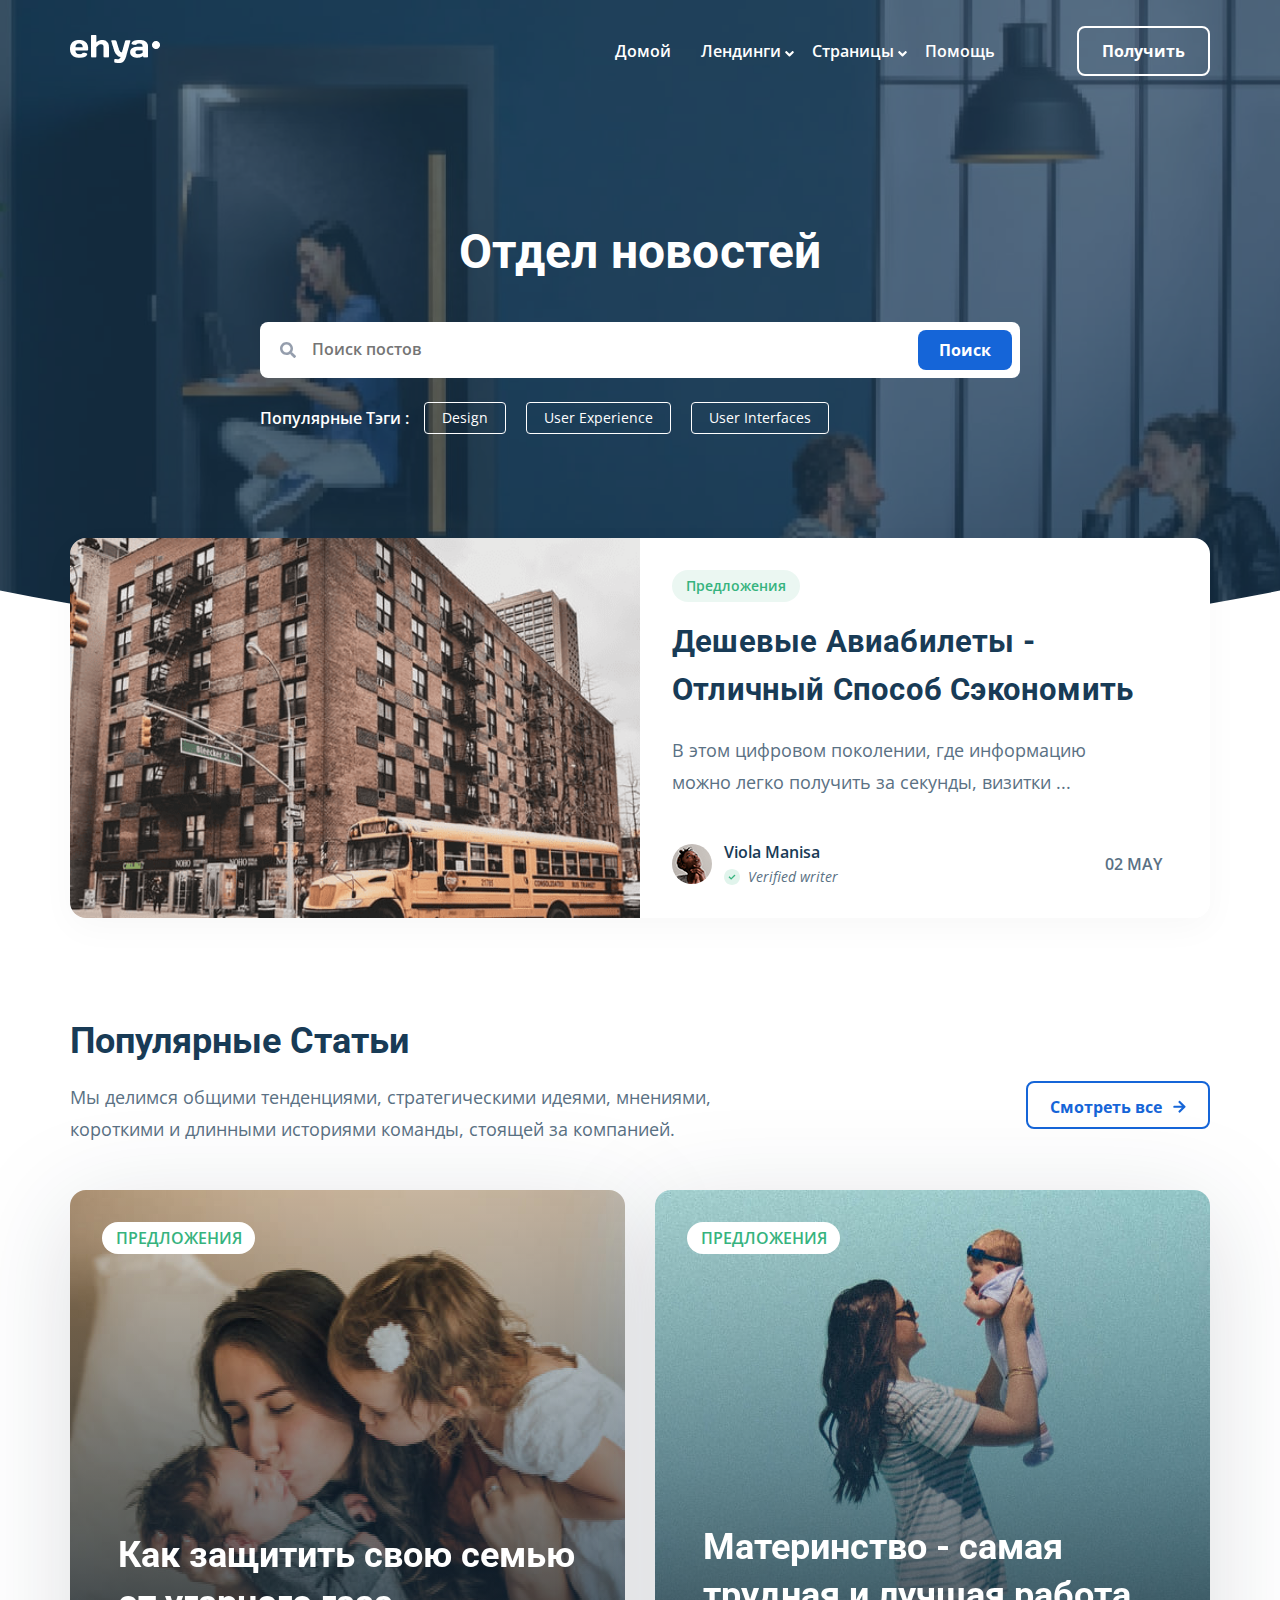
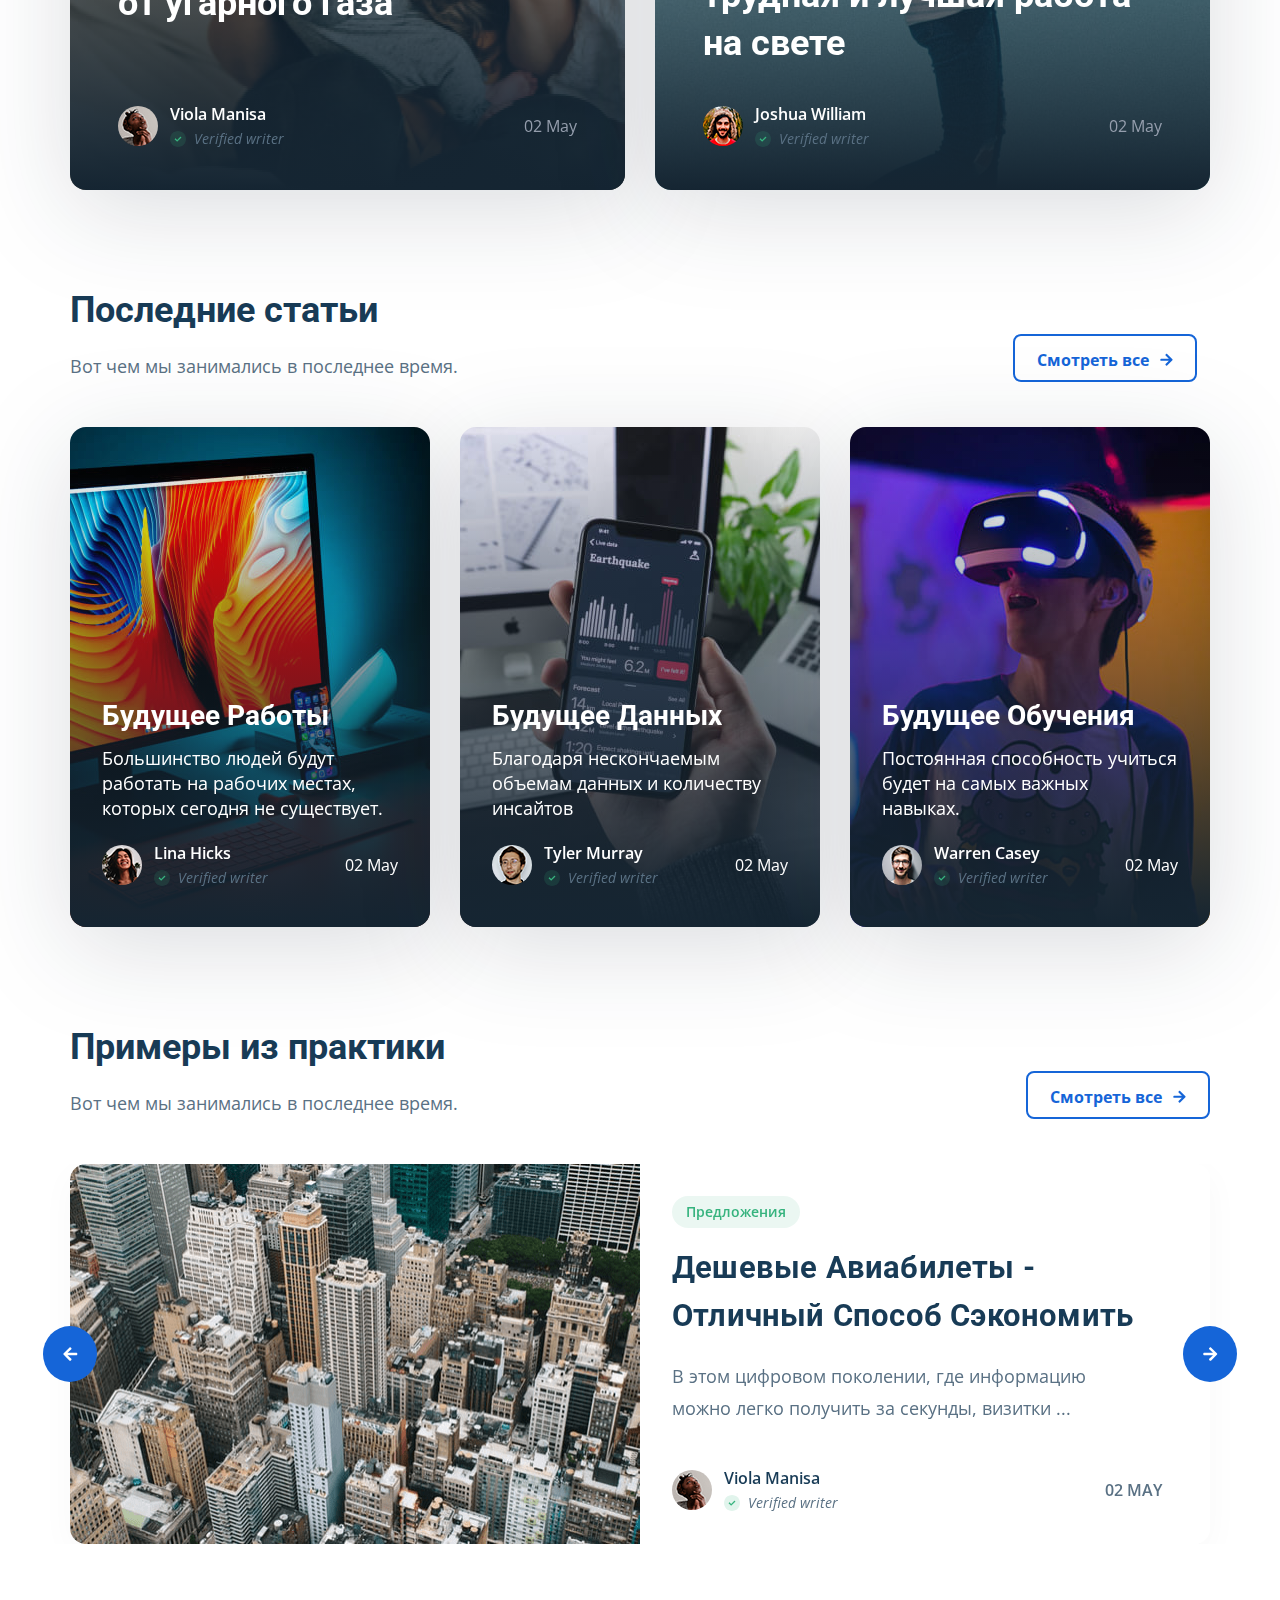
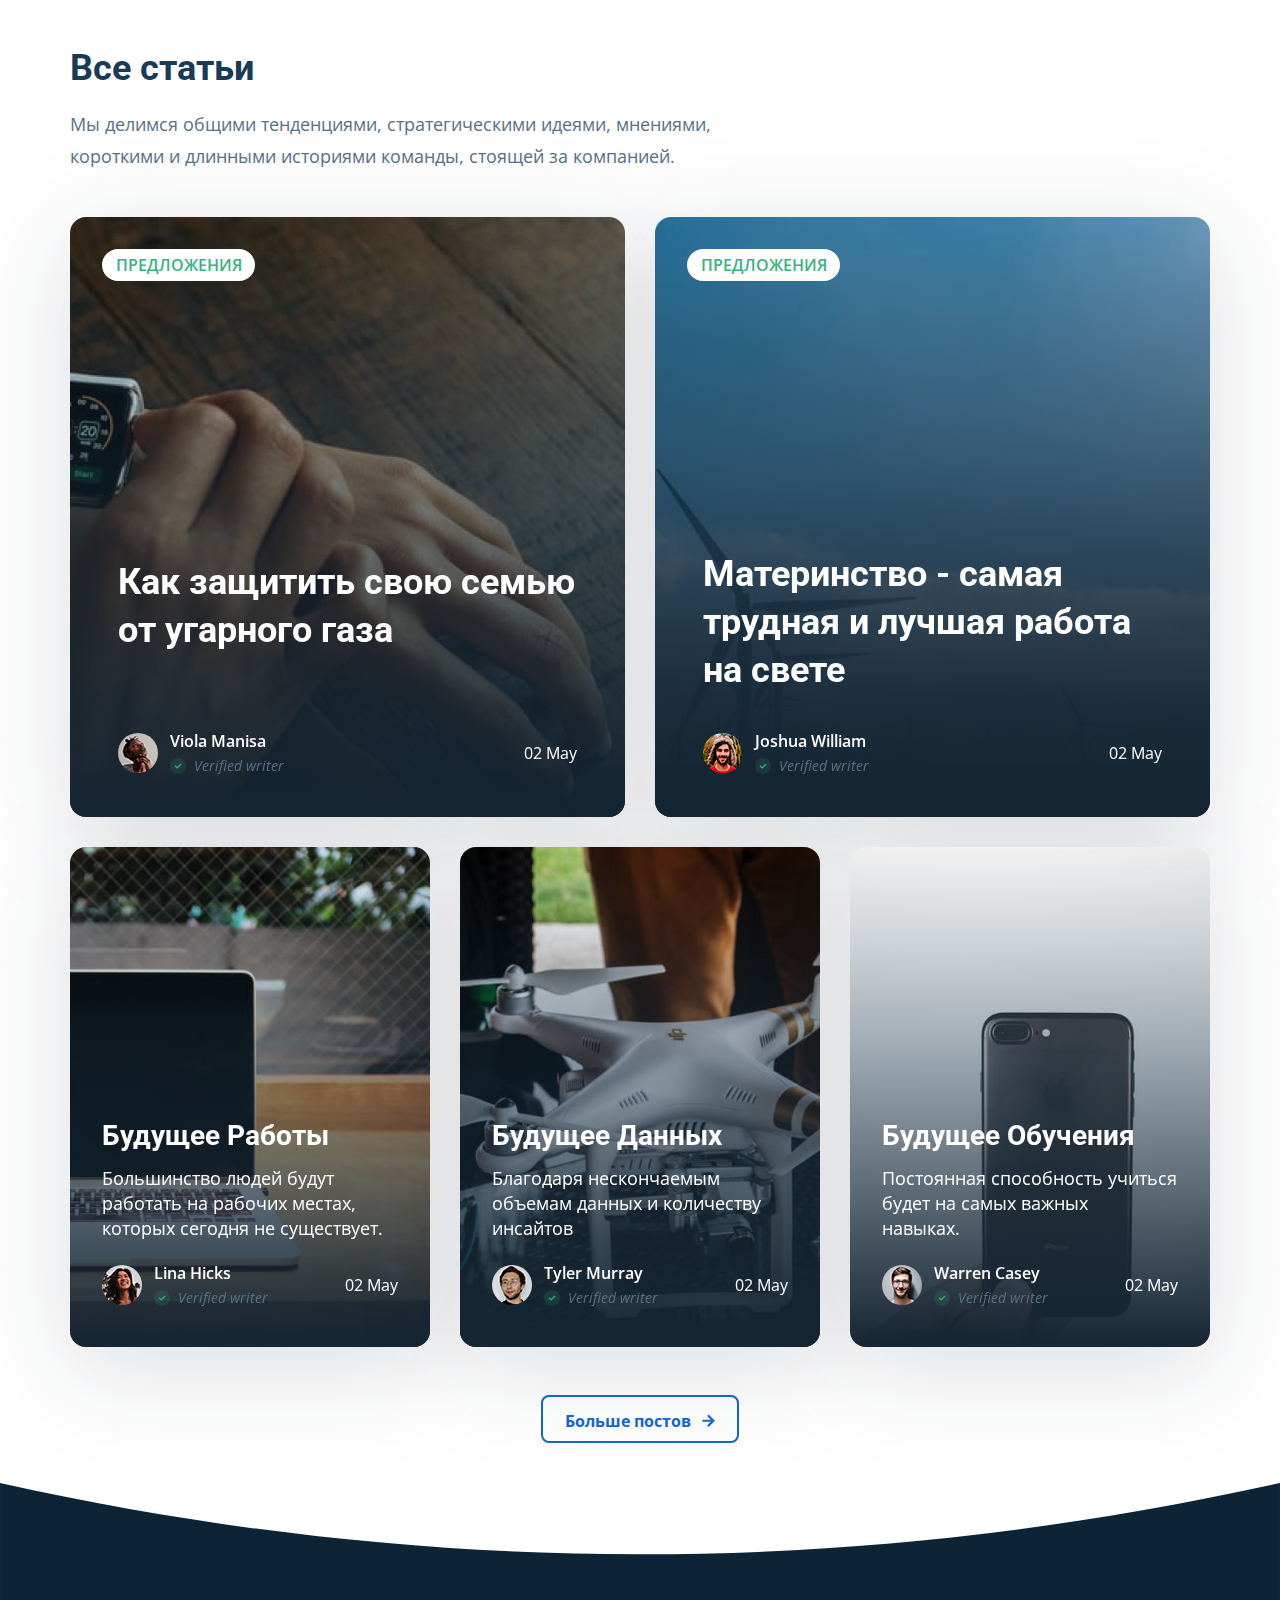
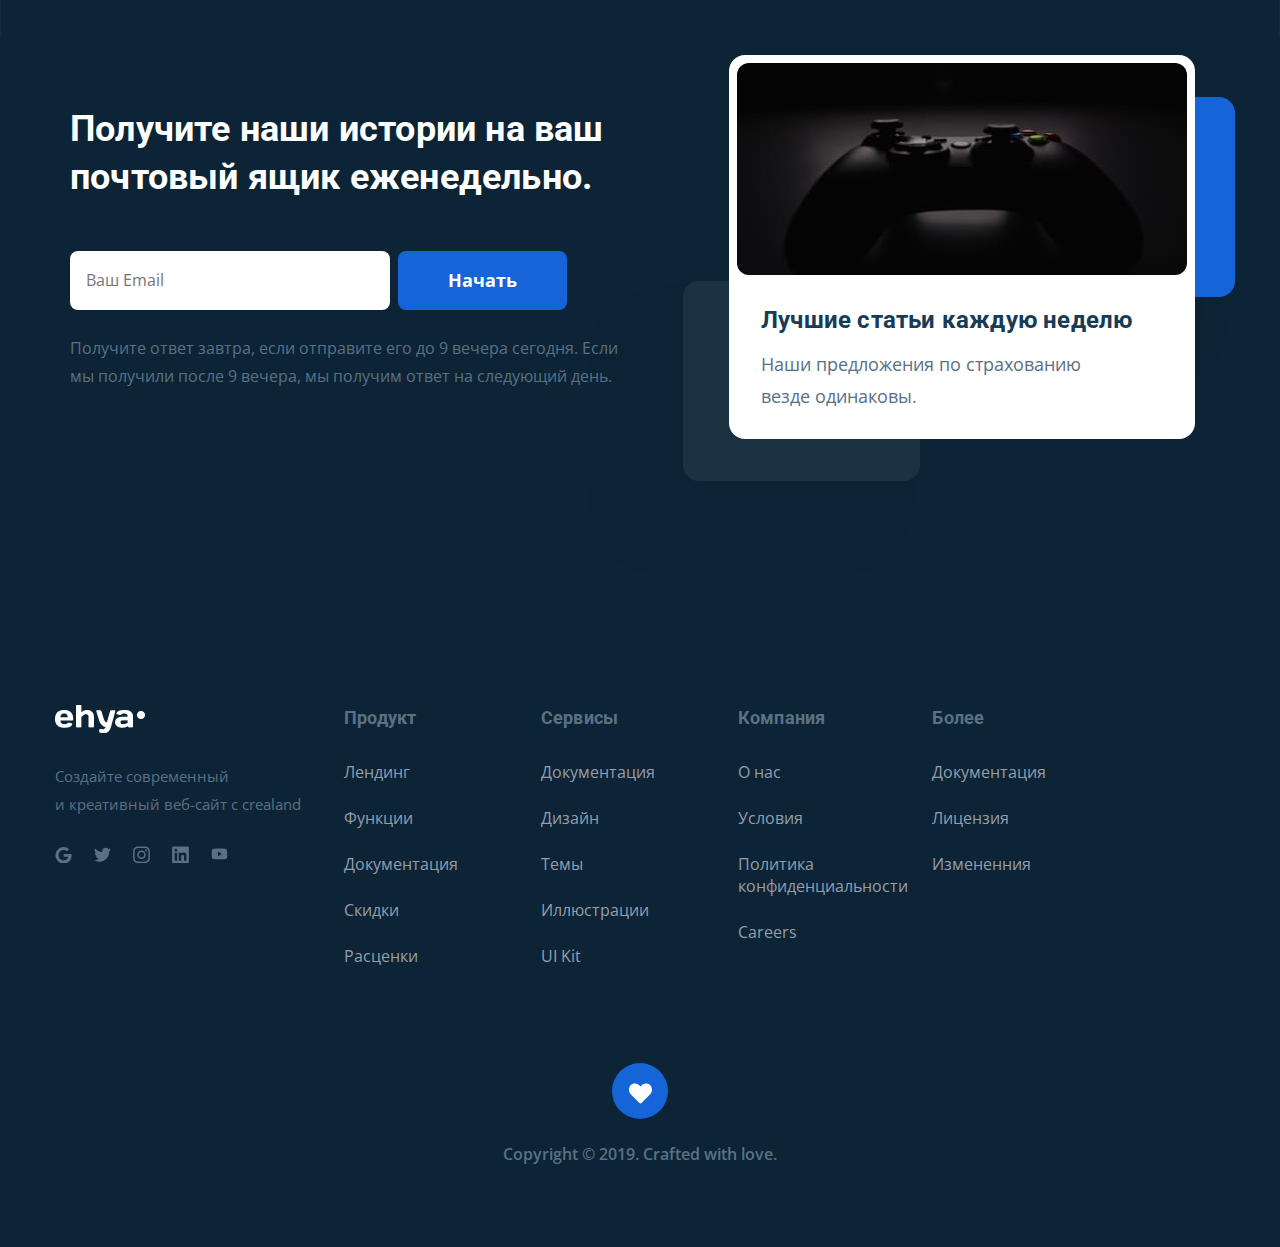
==== commit 6af53cb0: "fixed: changes from second check" ====
--- a/index.html
+++ b/index.html
@@ -234,6 +234,8 @@
               <span class="date pop-art__date">02 May</span>
             </div>
           </div>
+        </div>
+        <div class="all-art__button-wrapper">
           <a
             href="details.html"
             class="button section-button pop-art__button section-button--mobile"
@@ -363,6 +365,18 @@
               <span class="date future-card__date">02 May</span>
             </div>
           </div>
+          <!-- <a
+            href="details.html"
+            class="button section-button last-art__button section-button--mobile"
+          >
+            Смотреть все<img
+              src="img/button-arrow.svg"
+              alt="icon: arrow"
+              class="section-button__image"
+            />
+          </a> -->
+        </div>
+        <div class="all-art__button-wrapper">
           <a
             href="details.html"
             class="button section-button last-art__button section-button--mobile"
--- a/css/style.css
+++ b/css/style.css
@@ -1,2 +1,2 @@
-*{-webkit-box-sizing:border-box;box-sizing:border-box}html{scroll-behavior:smooth}body{font-family:'Open Sans', sans-serif;color:#fff;width:100vw;overflow-x:hidden}.modal-open{overflow:hidden}img{display:inline-block;max-width:100%}h1,h2,h3,h4,h5,h6{font-family:'Roboto', sans-serif;margin:0}p{margin:0}ul{display:inline-block;list-style:none;padding:0;margin:0}a{display:inline-block;text-decoration:none}input{display:-webkit-box;display:-ms-flexbox;display:flex;-webkit-box-orient:vertical;-webkit-box-direction:normal;-ms-flex-direction:column;flex-direction:column;-webkit-box-pack:start;-ms-flex-pack:start;justify-content:start;font-family:'Open Sans', sans-serif;border:none}input:focus{outline:none}button{border:none;padding:0;cursor:pointer}button:focus{outline:none}.button{cursor:pointer;border-radius:8px}.button-div{display:-webkit-box;display:-ms-flexbox;display:flex;-webkit-box-pack:justify;-ms-flex-pack:justify;justify-content:space-between;margin:0 auto}.button-index{padding:20px 30px;background-color:#1565D8;color:#fff;position:relative;max-width:160px;z-index:5px;margin:0 auto;margin-bottom:50px}.header-container,.section-container{width:1140px;margin:0 auto}.section-title{font-size:36px;line-height:48px;letter-spacing:0.2;font-weight:bold;color:#183B56}.section-description{font-size:18px;line-height:32px;color:#5A7184}.section-button{padding:13px 22px;font-size:16px;line-height:22px;font-weight:bold;color:#1565D8;border:2px solid #1565D8;max-height:48px;background-color:#fff}.section-button--desctop{display:inline-block}.section-button--mobile{display:none}.section-button__image{margin-left:11px}.user{display:-webkit-box;display:-ms-flexbox;display:flex;-webkit-box-align:center;-ms-flex-align:center;align-items:center}.user-wrapper{display:-webkit-box;display:-ms-flexbox;display:flex;-webkit-box-pack:justify;-ms-flex-pack:justify;justify-content:space-between;-webkit-box-align:center;-ms-flex-align:center;align-items:center}.user-wrapper--wb{padding:21px 0;border-top:1px solid #E5EAF4;border-bottom:1px solid #E5EAF4;margin-top:36px;margin-bottom:64px}.user__avatar{width:40px;height:40px;-o-object-fit:cover;object-fit:cover;border-radius:50%;margin-right:12px}.user__bio{display:-webkit-box;display:-ms-flexbox;display:flex;-webkit-box-orient:vertical;-webkit-box-direction:normal;-ms-flex-direction:column;flex-direction:column}.user__name{position:relative;font-size:16px;line-height:22px;font-weight:600;margin-bottom:4px;z-index:99}.user__name--head{color:#183B56}.user__verification{display:-webkit-box;display:-ms-flexbox;display:flex;font-size:14px;line-height:19px;font-style:italic;color:#5A7184;-webkit-box-align:center;-ms-flex-align:center;align-items:center}.user__icon{margin-right:8px;width:16px;height:16px}input.invalid{position:relative;color:#1565D8;font-size:12px;line-height:15px}label.invalid{position:absolute;font-size:10px;line-height:12px;color:#1565D8}#mail-error{position:absolute;font-size:10px;line-height:12px;color:#1565D8;bottom:-10px}/*! normalize.css v8.0.1 | MIT License | github.com/necolas/normalize.css */html{line-height:1.15;-webkit-text-size-adjust:100%}body{margin:0}main{display:block}h1{font-size:2em;margin:0.67em 0}hr{-webkit-box-sizing:content-box;box-sizing:content-box;height:0;overflow:visible}pre{font-family:monospace, monospace;font-size:1em}a{background-color:transparent}abbr[title]{border-bottom:none;text-decoration:underline;-webkit-text-decoration:underline dotted;text-decoration:underline dotted}b,strong{font-weight:bolder}code,kbd,samp{font-family:monospace, monospace;font-size:1em}small{font-size:80%}sub,sup{font-size:75%;line-height:0;position:relative;vertical-align:baseline}sub{bottom:-0.25em}sup{top:-0.5em}img{border-style:none}button,input,optgroup,select,textarea{font-family:inherit;font-size:100%;line-height:1.15;margin:0}button,input{overflow:visible}button,select{text-transform:none}button,[type="button"],[type="reset"],[type="submit"]{-webkit-appearance:button}button::-moz-focus-inner,[type="button"]::-moz-focus-inner,[type="reset"]::-moz-focus-inner,[type="submit"]::-moz-focus-inner{border-style:none;padding:0}button:-moz-focusring,[type="button"]:-moz-focusring,[type="reset"]:-moz-focusring,[type="submit"]:-moz-focusring{outline:1px dotted ButtonText}fieldset{padding:0.35em 0.75em 0.625em}legend{-webkit-box-sizing:border-box;box-sizing:border-box;color:inherit;display:table;max-width:100%;padding:0;white-space:normal}progress{vertical-align:baseline}textarea{overflow:auto}[type="checkbox"],[type="radio"]{-webkit-box-sizing:border-box;box-sizing:border-box;padding:0}[type="number"]::-webkit-inner-spin-button,[type="number"]::-webkit-outer-spin-button{height:auto}[type="search"]{-webkit-appearance:textfield;outline-offset:-2px}[type="search"]::-webkit-search-decoration{-webkit-appearance:none}::-webkit-file-upload-button{-webkit-appearance:button;font:inherit}details{display:block}summary{display:list-item}template{display:none}[hidden]{display:none}.header-bg{position:relative;background-image:url(../img/background.jpg);background-repeat:no-repeat;background-position:center;background-size:cover}.header-bg--details{background-image:url(../img/details-bg.jpg);min-height:360px}.header-bg::before{content:'';background:rgba(24,59,86,0.65);position:absolute;width:100%;height:100%;top:0;left:0;right:0;bottom:0}.header-wrapper{padding:26px 0;display:-webkit-box;display:-ms-flexbox;display:flex;-webkit-box-pack:justify;-ms-flex-pack:justify;justify-content:space-between;-webkit-box-align:center;-ms-flex-align:center;align-items:center;margin-bottom:120px}.header-wrapper--details{margin-bottom:105px}.header__logo{z-index:1;-webkit-box-flex:1;-ms-flex-positive:1;flex-grow:1}.header-menu{display:-webkit-box;display:-ms-flexbox;display:flex;-webkit-box-align:center;-ms-flex-align:center;align-items:center}.header-menu-wrapper{display:-webkit-box;display:-ms-flexbox;display:flex;z-index:1}.header-menu__item{font-size:16px;line-height:22px;font-weight:600;margin-right:18px}.header-menu__item:first-child{margin-right:30px}.header-menu__item:last-child{margin-right:0}.header-menu__link{color:#fff}.header-menu__icon{fill:#fff;width:9px;height:7px}.header-menu__button{background-color:transparent;-webkit-transform:translateY(-12.5%);transform:translateY(-12.5%)}.header__button{border:2px solid #fff;color:#fff;padding:12px 23px;background-color:transparent;font-size:16px;line-height:22px;font-weight:bold;margin-left:82px}.header__title{position:relative;display:block;color:#fff;font-size:48px;line-height:60px;letter-spacing:0.2px;text-align:center;margin-bottom:40px;z-index:1}.header__title--details{font-size:48px;line-height:72px;max-width:711px;margin:0 175px 114px 254px}.header__wave{position:relative;width:100%;-o-object-fit:cover;object-fit:cover;z-index:1;min-height:175px}.header-offer-wrapper{margin-top:-5px;background-color:#fff;z-index:1;position:relative;max-height:270px}.header__menu-button{display:none}.search{position:relative;text-align:center;cursor:pointer;margin-bottom:24px}.search-wrapper{position:relative;max-width:760px;margin:auto;z-index:1;margin-bottom:140px}.search__input{padding:16px 110px 18px 52px;background-image:url(../img/search.svg);background-repeat:no-repeat;background-position:center left 20px;border:none;width:100%;border-radius:8px;font-weight:600;font-size:16px;line-height:22px;color:#959EAD}.search__button{position:absolute;background-color:#1565D8;color:#fff;padding:9px 21px;right:8px;top:8px;font-weight:bold;font-size:16px;line-height:22px;cursor:pointer}.pop-tags{display:-webkit-box;display:-ms-flexbox;display:flex;-webkit-box-pack:start;-ms-flex-pack:start;justify-content:start;-webkit-box-align:center;-ms-flex-align:center;align-items:center}.pop-tags__name{margin-right:15px;font-size:16px;line-height:22px;font-weight:600}.pop-tags__item{padding:5px 17px;margin-right:20px;border:1px solid #fff;border-radius:4px;cursor:pointer}.pop-tags__link{font-size:14px;line-height:20px;color:#fff}.offer{display:-webkit-box;display:-ms-flexbox;display:flex;-webkit-box-pack:center;-ms-flex-pack:center;justify-content:center;position:relative;z-index:10;border-radius:16px;border:1px solid #E5EAF4;-webkit-box-shadow:0px 10px 35px rgba(0,0,0,0.03);box-shadow:0px 10px 35px rgba(0,0,0,0.03);overflow:hidden;max-height:380px;max-width:1140px;margin:0 auto}.offer__link{position:absolute;left:0;bottom:0;right:0;top:0;z-index:11;background-color:transparent}.offer--head{-webkit-transform:translateY(-55%);transform:translateY(-55%)}.offer__image{width:100%;height:100%}.offer__image-wrapper{min-width:570px}.offer__text{padding:32px 48px 32px 32px;background-color:#fff;width:570px}.offer__label{display:inline-block;padding:6px 14px;background-color:rgba(54,179,126,0.1);color:#36B37E;border-radius:2000px;font-weight:600;font-size:14px;line-height:20px;margin-bottom:16px}.offer__title{font-weight:bold;font-size:31px;line-height:48px;letter-spacing:0.2px;color:#183B56;margin-bottom:20px}.offer__description{font-size:18px;line-height:32px;color:#5A7184;margin-bottom:43px}.offer__date{text-transform:uppercase;font-size:16px;line-height:22px;font-weight:600;color:#5A7184}.content{display:none;position:absolute;font-size:16px;line-height:22px;font-weight:600;padding-top:5px}.content--active{display:block}.landing-menu__link,.pages-menu__link{color:inherit;padding:5px}.offer-card{padding:32px 48px 42px;display:-webkit-box;display:-ms-flexbox;display:flex;-webkit-box-orient:vertical;-webkit-box-direction:normal;-ms-flex-direction:column;flex-direction:column;-webkit-box-pack:end;-ms-flex-pack:end;justify-content:flex-end;position:relative;width:555px;height:600px;border-radius:16px;overflow:hidden;-webkit-filter:drop-shadow(0px 20px 50px rgba(15,24,44,0.15));filter:drop-shadow(0px 20px 50px rgba(15,24,44,0.15))}.offer-card__link{position:absolute;left:0;bottom:0;right:0;top:0;z-index:11;background-color:transparent}.offer-card__image{position:absolute;left:0;top:0;right:0;bottom:0;z-index:-2;width:100%;height:100%;-o-object-fit:cover;object-fit:cover}.offer-card__label{position:absolute;left:32px;top:32px;display:inline-block;padding:5px 14px;background-color:#fff;color:#36B37E;border-radius:2000px;text-transform:uppercase;font-weight:600;font-size:16px;line-height:22px;width:153px;text-align:center}.offer-card__title{display:inline-block;font-size:36px;line-height:48px;font-weight:bold}.offer-card__title--bm{margin-bottom:76px}.offer-card__title--sm{margin-bottom:36px}.future-card{padding:40px 32px;position:relative;display:-webkit-box;display:-ms-flexbox;display:flex;-webkit-box-orient:vertical;-webkit-box-direction:normal;-ms-flex-direction:column;flex-direction:column;-webkit-box-pack:end;-ms-flex-pack:end;justify-content:flex-end;width:360px;height:500px;border-radius:16px;overflow:hidden;-webkit-filter:drop-shadow(0px 20px 50px rgba(15,24,44,0.15));filter:drop-shadow(0px 20px 50px rgba(15,24,44,0.15))}.future-card__link{position:absolute;left:0;bottom:0;right:0;top:0;z-index:11;background-color:transparent}.future-card__image{position:absolute;left:0;top:0;right:0;bottom:0;z-index:-2;width:100%;height:100%;-o-object-fit:cover;object-fit:cover}.future-card__title{font-size:28px;line-height:36px;letter-spacing:0.2;margin-bottom:12px}.future-card__description{font-size:18px;line-height:25px;margin-bottom:21px;max-height:75px;overflow-y:auto}.pop-art{padding-bottom:96px}.pop-art__wrapper{display:-webkit-box;display:-ms-flexbox;display:flex;-webkit-box-pack:justify;-ms-flex-pack:justify;justify-content:space-between;-webkit-box-align:center;-ms-flex-align:center;align-items:center;margin-bottom:45px}.pop-art__bio{max-width:668px}.pop-art__title{margin-bottom:16px}.pop-art__button{-ms-flex-item-align:end;align-self:flex-end;margin-bottom:16px}.pop-art-cards{display:-webkit-box;display:-ms-flexbox;display:flex;-webkit-box-pack:justify;-ms-flex-pack:justify;justify-content:space-between}.pop-art__card:before{content:'';position:absolute;left:0;right:0;top:0;bottom:0;z-index:-1;background:-webkit-gradient(linear, left top, left bottom, from(rgba(24,59,86,0.0001)), color-stop(45.38%, rgba(22,49,70,0.453847)), to(#152532));background:linear-gradient(180deg, rgba(24,59,86,0.0001) 0%, rgba(22,49,70,0.453847) 45.38%, #152532 100%)}.pop-art__date{color:#959EAD}.user__name--pop{color:#fff}.last-art{padding-bottom:96px}.last-art__wrapper{display:-webkit-box;display:-ms-flexbox;display:flex;-webkit-box-pack:justify;-ms-flex-pack:justify;justify-content:space-between;-webkit-box-align:center;-ms-flex-align:center;align-items:center;margin-bottom:45px}.last-art__bio{max-width:390px}.last-art__title{margin-bottom:16px}.last-art__button{-ms-flex-item-align:end;align-self:flex-end;margin-right:13px}.last-art-cards{display:-webkit-box;display:-ms-flexbox;display:flex;-webkit-box-pack:justify;-ms-flex-pack:justify;justify-content:space-between}.last-art__card:before{content:'';position:absolute;left:0;right:0;top:0;bottom:0;z-index:-1;background:-webkit-gradient(linear, left top, left bottom, from(rgba(24,59,86,0.0001)), to(#152532));background:linear-gradient(180deg, rgba(24,59,86,0.0001) 0%, #152532 100%)}.example{padding-bottom:100px}.example__wrapper{display:-webkit-box;display:-ms-flexbox;display:flex;-webkit-box-pack:justify;-ms-flex-pack:justify;justify-content:space-between;margin-bottom:45px}.example__button{-ms-flex-item-align:end;align-self:flex-end}.example__title{margin-bottom:16px}.example__slider-container{max-width:1194px}.example__slider-wrapper{max-width:1140px}.example__slider-slide{position:relative;width:100%;height:100%}.example__slider-button{position:absolute;top:50%;-webkit-transform:translateY(-50%);transform:translateY(-50%);z-index:99;width:54px;height:56px;background-color:#1565D8;border-radius:50%;background-repeat:no-repeat;background-position:center}.example__slider-button--next{background-image:url(../img/next-arrow.svg);right:0}.example__slider-button--prev{background-image:url(../img/prev-arrow.svg);left:0}.example__offer{position:relative}.all-art{padding-bottom:40px}.all-art__wrapper{margin-bottom:45px}.all-art__bio{max-width:700px}.all-art__title{margin-bottom:16px}.all-art-cards{display:-webkit-box;display:-ms-flexbox;display:flex;-webkit-box-pack:justify;-ms-flex-pack:justify;justify-content:space-between;-ms-flex-wrap:wrap;flex-wrap:wrap}.all-art__card{-webkit-filter:drop-shadow(0px 20px 50px rgba(15,24,44,0.15));filter:drop-shadow(0px 20px 50px rgba(15,24,44,0.15))}.all-art__card:before{content:'';position:absolute;left:0;right:0;top:0;bottom:0;z-index:-1;background:-webkit-gradient(linear, left top, left bottom, from(rgba(24,59,86,0.0001)), color-stop(45.38%, rgba(22,49,70,0.453847)), to(#152532));background:linear-gradient(180deg, rgba(24,59,86,0.0001) 0%, rgba(22,49,70,0.453847) 45.38%, #152532 100%)}.all-art__card--top{margin-bottom:30px}.all-art__card--bot{margin-bottom:48px}.all-art__card--bot--hidden{display:none}.all-art__button-wrapper{display:-webkit-box;display:-ms-flexbox;display:flex;-webkit-box-pack:center;-ms-flex-pack:center;justify-content:center}.newsletter-wave{width:100%;-o-object-fit:cover;object-fit:cover}.newsletter__bg{padding-bottom:96px;background-color:#0D2436;margin-top:-5px}.newsletter__wrapper{display:-webkit-box;display:-ms-flexbox;display:flex;-webkit-box-pack:justify;-ms-flex-pack:justify;justify-content:space-between;-webkit-box-align:center;-ms-flex-align:center;align-items:center;padding-top:18px}.newsletter__bio{max-width:555px}.newsletter__bio--details{max-width:570px;padding-top:15px;padding-left:10px}.newsletter__title{font-size:36px;line-height:48px;letter-spacing:0.2px;margin-bottom:50px}.newsletter__title--details{margin-bottom:47px}.newsletter__form{position:relative;margin-bottom:24px;display:-webkit-box;display:-ms-flexbox;display:flex}.newsletter__form--details{margin-bottom:20px}.newsletter__input{width:320px;padding:17px 16px;border-radius:8px;margin-right:8px;font-size:16px;line-height:22px}.newsletter__button{background-color:#1565D8;color:#fff;padding:17px 50px;font-weight:bold;font-size:18px;line-height:25px}.newsletter__description{font-size:16px;line-height:28px;color:#5A7184}.newsletter__image{border-radius:12px;width:450px;height:212px;margin-bottom:25px}.image-bg{position:relative}.image-bg::before{content:'';position:absolute;display:inline-block;width:237px;height:200px;top:42px;right:-81px;background-color:#1565D8;border-radius:16px;-webkit-box-shadow:-50px 50px 50px rgba(0,0,0,0.15);box-shadow:-50px 50px 50px rgba(0,0,0,0.15);z-index:1}.image-bg::after{content:'';display:inline-block;position:absolute;width:237px;height:200px;bottom:-42px;left:-31px;background-color:#fff;opacity:0.06;border-radius:16px;-webkit-box-shadow:-50px 50px 50px rgba(0,0,0,0.15);box-shadow:-50px 50px 50px rgba(0,0,0,0.15);z-index:1}.image-bg--details::before{content:'';position:absolute;display:inline-block;width:237px;height:200px;right:-91px;top:44px;background-color:#1565D8;border-radius:16px;-webkit-box-shadow:-50px 50px 50px rgba(0,0,0,0.15);box-shadow:-50px 50px 50px rgba(0,0,0,0.15);z-index:1}.image-bg--details::after{content:'';display:inline-block;position:absolute;width:237px;height:200px;bottom:-46px;left:-21px;background-color:#fff;opacity:0.06;border-radius:16px;-webkit-box-shadow:-50px 50px 50px rgba(0,0,0,0.15);box-shadow:-50px 50px 50px rgba(0,0,0,0.15);z-index:1}.image-wrapper{position:relative;right:-30px;background-color:#fff;padding:8px 8px 27px;border-radius:16px;background-repeat:no-repeat;z-index:10}.image-wrapper--details{right:-39px}.image-wrapper__title{font-size:24px;line-height:32px;letter-spacing:0.2px;color:#183B56;margin-left:24px;margin-bottom:12px}.image-wrapper__description{font-size:18px;line-height:32px;color:#5A7184;max-width:330px;margin-left:24px}.footer{background-color:#0D2436;padding-top:170px;padding-bottom:82px}.footer--details{padding-top:165px}.footer-container{max-width:1170px;margin:0 auto}.footer__wrapper{display:-ms-grid;display:grid;-ms-grid-columns:1.35fr 0.92fr 0.92fr 0.91fr 1.25fr;grid-template-columns:1.35fr 0.92fr 0.92fr 0.91fr 1.25fr;max-width:1145px;margin-bottom:72px}.footer__wrapper--details{position:relative;left:65px}.footer__bio{max-width:253px}.footer__logo{margin-bottom:26px}.footer__description{font-size:15px;line-height:28px;color:#5A7184;margin-bottom:28px}.footer__title{color:#5A7184;margin-bottom:31px;font-size:18px;line-height:25px;letter-spacing:0.2px}.footer__link{color:#959EAD;font-size:16px;line-height:22px;margin-bottom:24px}.footer-social{display:-webkit-box;display:-ms-flexbox;display:flex}.footer-social__icon{fill:#5A7184;width:17px;height:17px;margin-right:22px}.footer__bottom{margin:0 auto;max-width:280px;text-align:center}.bottom{display:-webkit-box;display:-ms-flexbox;display:flex;-webkit-box-orient:vertical;-webkit-box-direction:normal;-ms-flex-direction:column;flex-direction:column;-webkit-box-align:center;-ms-flex-align:center;align-items:center}.bottom--details{max-width:100%}.bottom__image{width:56px;height:56px;border-radius:50%;background-color:#1565D8;padding:20px 16px 16px;margin-bottom:24px}.bottom__image--details{margin-left:9%}.bottom__text{color:#5A7184;font-weight:600;font-size:16px;line-height:22px}.bottom__text--details{margin-left:9%}.to-top{position:fixed;padding:19px;right:20px;bottom:20px;width:56px;height:56px;border-radius:50%;background-color:#1565D8;-webkit-filter:drop-shadow(0px 20px 50px rgba(15,24,44,0.15));filter:drop-shadow(0px 20px 50px rgba(15,24,44,0.15));z-index:100;text-align:center}.offer-detail__wrapper{position:relative;padding-top:15px;margin-top:-18px;z-index:1;background-color:#fff}.offer-detail__container{position:relative;max-width:804px;margin:0 auto}.text{padding:0 19px 0 35px}.text__info{display:inline-block;color:#5A7184;margin-bottom:20px;font-size:20px;line-height:32px}.text-br{display:none}.text-image{text-align:center;margin-top:40px;margin-bottom:20px}.text-image__img{-o-object-fit:cover;object-fit:cover;border-radius:16px;margin-bottom:10px}.text-image__description{color:#5A7184;font-size:14px;line-height:20px}.text__title-big{font-size:36px;line-height:48px;letter-spacing:0.2px;color:#183B56}.text__title-small{font-size:24px;line-height:32px;letter-spacing:0.2px;color:#183B56;margin-bottom:4px}.text__title-small--mb-1{margin-bottom:16px}.text__description{font-size:16px;line-height:26px;color:#5A7184;margin-bottom:15px}.text__description--mb-1{margin-bottom:12px}.text__description--mb-10{margin-bottom:104px}.text__description--lh-2{line-height:28px}.text__date{font-weight:600;font-size:14px;line-height:20px;color:#5A7184;text-transform:uppercase}.text-slider{margin-bottom:20px}.text-slider-slide{padding:0 27px;position:relative;width:100%;height:100%;border-radius:16px;overflow:hidden}.text-slider-button{position:absolute;top:50%;-webkit-transform:translateY(-50%);transform:translateY(-50%);z-index:99;width:54px;height:56px;background-color:#1565D8;border-radius:50%;background-repeat:no-repeat;background-position:center}.text-slider-button--next{background-image:url(../img/next-arrow.svg);right:0}.text-slider-button--prev{background-image:url(../img/prev-arrow.svg);left:0}.text-slider__img{-o-object-fit:cover;object-fit:cover;border-radius:16px;margin-bottom:10px}.text__collage{margin-top:28px;margin-bottom:48px}.text__comments{margin-top:24px}.quote{padding:60px 64px 0;display:-webkit-box;display:-ms-flexbox;display:flex;-webkit-box-orient:vertical;-webkit-box-direction:normal;-ms-flex-direction:column;flex-direction:column;text-align:center;-webkit-box-align:center;-ms-flex-align:center;align-items:center;border-radius:16px;background-color:#1565D8;max-height:570px;max-width:750px;background-image:url(../img/oval.svg);background-repeat:no-repeat;background-position:right top;margin:28px auto 116px}.quote__image{margin-bottom:32px}.quote__text{font-family:'Roboto', sans-serif;font-size:36px;line-height:60px;margin-bottom:16px}.quote__author{font-size:18px;line-height:25px}.quote__avatar{position:relative;-webkit-transform:translateY(14%);transform:translateY(14%);border-radius:8px}.collage{text-align:center}.collage__images{display:-ms-grid;display:grid;-ms-grid-columns:(360px)[2];grid-template-columns:repeat(2, 360px);-ms-grid-rows:(225px)[2];grid-template-rows:repeat(2, 225px);grid-gap:30px;margin-bottom:12px}.collage__image{border-radius:16px;-o-object-fit:cover;object-fit:cover;overflow:hidden}.collage__image--big{-ms-grid-row:1;-ms-grid-row-span:2;grid-row:1 / 3;-ms-grid-column:1;-ms-grid-column-span:1;grid-column:1 / 2}.collage__img{-o-object-fit:cover;object-fit:cover;width:100%;height:100%}.collage__description{color:#5A7184;text-align:center;font-size:14px;line-height:20px}.comment{display:-webkit-box;display:-ms-flexbox;display:flex;-webkit-box-pack:justify;-ms-flex-pack:justify;justify-content:space-between;margin-bottom:24px}.comment-user{display:-webkit-box;display:-ms-flexbox;display:flex}.comment-user__avatar{width:40px;height:40px;border-radius:50%;-o-object-fit:cover;object-fit:cover;margin-right:12px}.comment-user__bio{display:-webkit-box;display:-ms-flexbox;display:flex;-webkit-box-orient:vertical;-webkit-box-direction:normal;-ms-flex-direction:column;flex-direction:column}.comment-user__name{font-weight:600;font-size:16px;line-height:22px;color:#183B56}.comment-user__date{font-weight:600;font-size:14px;line-height:20px;color:#5A7184}.comment__wrapper{padding:20px;background-color:rgba(179,186,197,0.15);max-width:555px;border-radius:0 16px 16px}.comment__text{font-size:16px;line-height:28px;color:#5A7184}.comment-form{position:relative;margin-top:32px;margin-bottom:88px}.comment-input{border:1px solid #E5EAF4;border-radius:8px;padding:21px 170px 21px 72px;width:100%;font-weight:600;font-size:16px;line-height:22px;color:#959EAD}.comment-button{padding:9px 2.5px;background-color:#1565D8;border-radius:8px;font-weight:bold;font-size:16px;line-height:22px;position:absolute;right:12px;top:12px;color:#fff}.form-image{position:absolute;border-radius:50%;width:40px;height:40px;left:12px;top:12px}.list{display:-webkit-box;display:-ms-flexbox;display:flex;-webkit-box-orient:vertical;-webkit-box-direction:normal;-ms-flex-direction:column;flex-direction:column;-webkit-box-align:center;-ms-flex-align:center;align-items:center;width:45px;position:absolute;left:-159px}.list__title{font-weight:600;font-size:16px;line-height:22px;color:#5A7184;margin-bottom:30px}.list__link{margin-bottom:25px}.list__icon{fill:#5A7184;height:21px;width:18px}.modal{position:relative}.modal__close{position:absolute;fill:#fff;width:16px;height:16px;right:20px;top:20px;cursor:pointer}.modal__form{margin-bottom:33px}.modal__form-wrapper{width:100%;display:-webkit-box;display:-ms-flexbox;display:flex;-webkit-box-pack:justify;-ms-flex-pack:justify;justify-content:space-between;-webkit-box-align:center;-ms-flex-align:center;align-items:center}.modal__overlay{visibility:hidden;position:fixed;left:0;right:0;bottom:0;top:0;background-color:rgba(16,137,207,0.219);z-index:100;-webkit-transition:opacity 0.2s;transition:opacity 0.2s}.modal__overlay--active{visibility:visible}.modal__dialog{visibility:hidden;position:fixed;padding:33px 88px 0;max-width:478px;max-height:90%;top:50%;left:50%;-webkit-transform:translate(-50%, -50%);transform:translate(-50%, -50%);background-color:#183B56;color:#fff;border-radius:16px;z-index:101;-webkit-transition:opacity 0.2s;transition:opacity 0.2s;overflow-y:auto}.modal__dialog--active{visibility:visible}.modal__title{font-size:20px;line-height:24px;font-weight:bold;margin-bottom:15px;text-align:center}.modal__input{background-color:#fff;border-radius:8px;border:none;width:100%;min-width:302px;height:50px;padding:0 23px;font-size:14px;line-height:20px;margin-top:15px;outline:none;color:#959EAD}.modal__input:first-child{margin-top:0}.modal__message{background-color:#fff;color:#959EAD;width:100%;min-width:302px;border-radius:8px;padding:18px 23px;border:none;margin-bottom:15px;margin-top:15px;resize:none;height:123px;font-size:14px;line-height:20px;outline:none;overflow-y:auto}.modal__button{font-size:16px;line-height:22px;font-weight:bold;min-width:160px;min-height:50px;background-color:#1565D8;border-radius:8px;color:#fff}.modal__info{font-size:14px;line-height:20px;font-weight:bold}@media (max-width: 1200px){.header-container,.section-container,.footer-container{max-width:960px}.header__title--details{margin:0 auto}.offer{max-width:960px}.offer__image-wrapper{min-width:480px}.offer__text{padding:22px 38px 22px 22px;width:480px}.offer__title{font-size:28px;line-height:42px;margin-bottom:15px}.offer__description{font-size:16px;line-height:28px;margin-bottom:35px}.offer-card{width:465px;height:503px}.offer-card__title--bm{margin-bottom:36px}.future-card{padding:35px 20px;width:300px;height:417px}.future-card__br{display:none}.example__slider-container{max-width:980px}.example__slider-wrapper{max-width:960px}.newsletter__title{font-size:32px;line-height:40px}.newsletter__description{font-size:14px;line-height:24px}.image-bg::after{display:none}.image-bg::before{display:none}.image-wrapper{right:-10px}.image-wrapper__title{font-size:22px;line-height:28px}.image-wrapper__description{font-size:16px;line-height:28px}.footer__wrapper{-ms-grid-columns:1.2fr 0.8fr 1fr 1fr 1fr;grid-template-columns:1.2fr 0.8fr 1fr 1fr 1fr}.list{left:-80px}}@media (min-width: 992px){a:hover{color:#1565D8}svg:hover{fill:#1565D8}button:hover{background-color:#30d5c8}.button:hover{background-color:#30d5c8}.to-top:hover{background-color:#30d5c8}}@media (max-width: 992px){br{display:none}.header-container,.section-container,.footer-container{max-width:700px}.section-title{font-size:32px;line-height:44px}.section-description{font-size:16px;line-height:30px}.header__button{margin-left:40px}.header-offer-wrapper{max-height:200px}.header__title--details{font-size:42px;line-height:66px}.offer{max-height:288px;max-width:700px}.offer__image-wrapper{min-width:100px;max-width:350px}.offer__text{padding:20px;width:350px}.offer__label{margin-bottom:10px}.offer__title{font-size:20px;line-height:24px;margin-bottom:10px}.offer__description{font-size:14px;line-height:24px;margin-bottom:20px}.offer__date{font-size:14px;line-height:24px}.pop-art__wrapper{margin-bottom:30px}.pop-art__bio{max-width:450px}.pop-art__button{-ms-flex-item-align:center;-ms-grid-row-align:center;align-self:center}.pop-art__title{margin-bottom:12px}.offer-card{padding:20px 36px 30px;width:340px;height:368px}.offer-card__label{padding:4px 12px;width:140px;left:20px;top:20px;font-size:14px;line-height:20px}.offer-card__title{font-size:26px;line-height:36px}.last-art-cards{-webkit-box-orient:vertical;-webkit-box-direction:normal;-ms-flex-direction:column;flex-direction:column}.last-art__card{margin-bottom:30px}.future-card{width:100%;height:500px}.example__slider-container{max-width:754px}.example__slider-wrapper{max-width:700px}.all-art__card--top{margin-bottom:20px}.all-art__card--bot{padding:20px 36px 30px;margin-bottom:20px;width:340px;height:368px}.all-art__card--bot--hidden{display:-webkit-box;display:-ms-flexbox;display:flex}.newsletter__wrapper{-webkit-box-pack:center;-ms-flex-pack:center;justify-content:center}.newsletter__bio{max-width:100%}.image-bg{display:none}.footer{padding-top:80px;padding-bottom:42px}.footer__wrapper{-ms-grid-columns:1.5fr (1fr)[2];grid-template-columns:1.5fr repeat(2, 1fr);row-gap:30px;-webkit-column-gap:10px;column-gap:10px;margin-bottom:0}.bottom{display:none}.offer-detail__container{max-width:700px}.text-slider-container{max-width:700px}.quote{max-width:646px}.quote__text{font-size:30px;line-height:58px}.collage__images{-ms-grid-columns:(313px)[2];grid-template-columns:repeat(2, 313px);-ms-grid-rows:(200px)[2];grid-template-rows:repeat(2, 200px);grid-gap:20px}.comment__wrapper{max-width:500px}.list{-webkit-box-orient:horizontal;-webkit-box-direction:normal;-ms-flex-direction:row;flex-direction:row;-webkit-box-align:baseline;-ms-flex-align:baseline;align-items:baseline;left:35px;bottom:580px}.list__title{margin-bottom:0;margin-right:25px}.list__social{display:-webkit-box;display:-ms-flexbox;display:flex}.list__item{margin-bottom:0;margin-right:25px}.user-wrapper--wb{margin-top:128px}}@media (max-width: 767px){.header-container{max-width:85.5%}.section-container,.footer-container{max-width:90%}.header-wrapper{padding:20px 0}.header__wave{display:none}.header-offer-wrapper{max-height:150px}.header-menu{-webkit-box-orient:vertical;-webkit-box-direction:normal;-ms-flex-direction:column;flex-direction:column;-webkit-box-pack:center;-ms-flex-pack:center;justify-content:center}.header-menu__item{position:relative;margin-right:0;margin-bottom:10px}.header-menu__item:first-child{margin-right:0;margin-top:30px}.header-menu-wrapper{position:fixed;padding:10px;top:55px;left:2%;right:2%;-webkit-box-orient:vertical;-webkit-box-direction:normal;-ms-flex-direction:column;flex-direction:column;-webkit-box-pack:center;-ms-flex-pack:center;justify-content:center;background-color:#183B56;border-radius:16px;max-height:210px;overflow-y:auto;z-index:99}.header__button{padding:7px 10px;max-width:110px;-ms-flex-item-align:center;-ms-grid-row-align:center;align-self:center;margin-left:0;margin-bottom:30px}.header__title{font-size:32px;line-height:40px;margin-bottom:30px}.header__title--details{padding-bottom:59px}.content{position:relative;margin-top:5px}.pages-menu__item{margin-bottom:5px}.offer{max-width:90%}.offer--head{-webkit-transform:translateY(-65%);transform:translateY(-65%)}.offer__image-wrapper{max-width:50%}.offer__text{padding:24px 20px}.offer__label{padding:2px 14px;margin-bottom:8px}.offer__title{margin-bottom:0}.offer__description{margin-bottom:24px}.user__avatar{width:36px;height:36px}.user__name{font-size:14px;line-height:20px;margin-bottom:2px}.user__verification{font-size:12px;line-height:16px}.menu-button{padding:0;display:-webkit-box;display:-ms-flexbox;display:flex;width:22px;height:18px;-webkit-box-align:center;-ms-flex-align:center;align-items:center;-webkit-box-pack:justify;-ms-flex-pack:justify;justify-content:space-between;-webkit-box-orient:vertical;-webkit-box-direction:normal;-ms-flex-direction:column;flex-direction:column;border:none;background-color:transparent;cursor:pointer;z-index:5}.menu-button__line{width:22px;height:2.2px;background-color:#fff;border-radius:10px;margin-bottom:5.5px}.menu-button__line:last-child{margin-bottom:0}.menu--mobile--hidden{display:none}.menu--mobile--visible{display:-webkit-box;display:-ms-flexbox;display:flex}.pop-tags{-ms-flex-wrap:wrap;flex-wrap:wrap}.pop-tags__name{margin-bottom:77px}.pop-tags__item{margin-bottom:77px}.modal__dialog{padding:33px 55px 0}.modal__form{margin-bottom:33px}.pop-art__wrapper{-webkit-box-orient:vertical;-webkit-box-direction:normal;-ms-flex-direction:column;flex-direction:column;-webkit-box-align:start;-ms-flex-align:start;align-items:start;margin-bottom:20px}.pop-art__bio{max-width:100%;margin-bottom:12px}.pop-art__title{margin-bottom:6px}.pop-art__button{-ms-flex-item-align:start;-ms-grid-row-align:start;align-self:start;margin-bottom:0}.offer-card{padding:20px;width:48%;height:290px}.offer-card__title{font-size:20px;line-height:24px}.offer-card__title--bm{margin-bottom:60px}.last-art__wrapper{-webkit-box-orient:vertical;-webkit-box-direction:normal;-ms-flex-direction:column;flex-direction:column;-webkit-box-align:start;-ms-flex-align:start;align-items:start;margin-bottom:20px}.last-art__bio{max-width:100%}.last-art__title{margin-bottom:6px}.last-art__button{margin:0;-ms-flex-item-align:start;-ms-grid-row-align:start;align-self:start}.example__slider-container{max-width:97%}.example__slider-wrapper{max-width:90%}.all-art__card--bot{padding:20px;width:48%;height:290px}.newsletter-wave{display:none}.footer-br{display:inline}.footer__wrapper--details{left:0}.offer-detail__container{max-width:100%}.text{padding:0 5%}.text-slider-container{max-width:97%}.text__title-big{font-size:30px;line-height:40px}.text__description--mb-10{margin-bottom:50px}.collage__images{-ms-grid-columns:(1fr)[2];grid-template-columns:repeat(2, 1fr);-ms-grid-rows:(1fr)[2];grid-template-rows:repeat(2, 1fr);grid-gap:20px}.quote{max-width:90%}.quote__text{font-size:28px;line-height:50px}.quote__avatar{-webkit-transform:translateY(45%);transform:translateY(45%)}.comment{-webkit-box-orient:vertical;-webkit-box-direction:normal;-ms-flex-direction:column;flex-direction:column}.comment-user{margin-bottom:16px}.comment__wrapper{max-width:100%}.list{bottom:660px}.to-top{width:40px;height:40px;padding:12px}}@media (max-width: 680px){.pop-tags__name{margin-bottom:11px}.pop-tags__item{margin-bottom:11px}.pop-tags__item:last-child{margin-bottom:77px}.list{bottom:700px}}@media (max-width: 663px){.quote__avatar{-webkit-transform:translateY(15%);transform:translateY(15%)}}@media (max-width: 640px){.pop-art-cards{-webkit-box-orient:vertical;-webkit-box-direction:normal;-ms-flex-direction:column;flex-direction:column;-webkit-box-pack:justify;-ms-flex-pack:justify;justify-content:space-between;height:1288px}.pop-art__button{-ms-flex-item-align:center;-ms-grid-row-align:center;align-self:center}.offer-card{padding:32px 48px 42px;width:100%;height:600px}.offer-card__label{left:32px;top:32px;padding:5px 14px;font-size:16px;line-height:22px;width:153px}.offer-card__title{font-size:36px;line-height:48px}.offer-card__title--bm{margin-bottom:76px}.offer-card__title--sm{margin-bottom:36px}.last-art__button{-ms-flex-item-align:center;-ms-grid-row-align:center;align-self:center}.example__slider-container{margin-bottom:27px}.example__button-wrapper{display:-webkit-box;display:-ms-flexbox;display:flex;-webkit-box-pack:center;-ms-flex-pack:center;justify-content:center}.section-button--desctop{display:none}.section-button--mobile{display:inline-block}.all-art__card--bot{padding:32px 48px 42px;width:100%;height:600px}}@media (max-width: 625px){.header-offer-wrapper{max-height:320px}.offer{-webkit-box-orient:vertical;-webkit-box-direction:normal;-ms-flex-direction:column;flex-direction:column;max-height:448px}.offer--head{-webkit-transform:translateY(-40%);transform:translateY(-40%)}.offer__image-wrapper{min-height:210px;min-width:100%}.offer__text{width:100%}.example__slider-button{width:39px;height:40px;top:47%}.example__slider-button--next{background-size:13px 16px}.example__slider-button--prev{background-size:13px 16px}}@media (max-width: 576px){.pop-tags__item:last-child{margin-bottom:77px}.pop-art-cards{height:1153px}.offer-card{height:532px}.modal__form-wrapper{display:-ms-grid;display:grid;grid-gap:15px}.modal__input{min-width:250px}.modal__message{min-width:250px}.modal__button{width:250px}.modal__info{-ms-grid-row:1;-ms-grid-row-span:1;grid-row:1 / 2}.newsletter__bg{padding-bottom:40px}.newsletter__title{font-size:28px;line-height:38px;margin-bottom:30px}.text-slider-button{width:39px;height:40px}.quote{margin-bottom:86px}.quote__text{font-size:23px;line-height:30px;letter-spacing:1px}.quote__author{font-size:16px;line-height:22px}.quote__avatar{-webkit-transform:translateY(45%);transform:translateY(45%)}.comment-input{padding-left:57px}}@media (max-width: 499px){.pop-tags__item:nth-child(3){margin-bottom:77px}.footer__title{font-size:16px;line-height:22px}.footer__link{font-size:14px;line-height:20px}}@media (max-width: 480px){.section-title{font-size:24px;line-height:32px}.section-description{font-size:11px;line-height:24px}.section-button{padding:7px 16px}.header-wrapper{margin-bottom:40px}.header-wrapper--details{margin-bottom:57px}.header-logo__image{width:77px;height:24px}.header__title--details{margin-bottom:0}.search{margin-bottom:0}.search__input{margin-bottom:12px;padding:13px 16px 13px 44px}.search__button{position:relative;padding:13px 21px;width:100%;right:0;top:0;margin-bottom:16px}.pop-tags__name{margin-right:48%;font-size:14px;line-height:20px}.pop-tags__item{margin-right:12px;margin-bottom:77px}.offer__image-wrapper{min-height:160px;min-width:100%}.offer__text{width:100%}.pop-art{padding-bottom:68px}.pop-art__bio{text-align:center}.pop-art-cards{height:728px}.pop-art__title{margin-bottom:12px}.pop-art__button{margin-top:16px}.offer-card{padding:20px;height:320px;border-radius:12px}.offer-card__label{left:20px;top:20px;padding:2px 8px;font-size:14px;line-height:20px;width:126px}.offer-card__title{font-size:20px;line-height:24px;color:#FAFAFB}.offer-card__title--bm{margin-bottom:48px}.offer-card__title--sm{margin-bottom:7px}.user-wrapper--wb{margin-bottom:20px}.user__name{font-size:14px;line-height:20px}.modal__dialog{padding:25px 44px 0}.modal__form{margin-bottom:25px}.modal__input{min-width:192px;height:40px}.modal__message{min-width:192px}.modal__button{width:192px}.last-art{padding-bottom:44px}.last-art__wrapper{-webkit-box-align:center;-ms-flex-align:center;align-items:center;margin-bottom:6px}.last-art__bio{text-align:center}.last-art__title{margin-bottom:2px}.last-art__description{font-size:14px;line-height:24px}.last-art__card{margin-bottom:16px}.last-art__card--mb-4{margin-bottom:44px}.future-card{padding:20px;height:320px;border-radius:12px}.future-card__title{font-size:20px;line-height:24px;color:#FAFAFB;margin-bottom:8px}.future-card__description{font-size:14px;line-height:21px;margin-bottom:5px}.future-card__description--mb-2{line-height:24px;margin-bottom:20px}.future-card__date{font-size:14px;line-height:20px;color:#959EAD}.example{padding-bottom:45px}.example__wrapper{-webkit-box-align:center;-ms-flex-align:center;align-items:center;margin-bottom:6px}.example__bio{text-align:center}.example__title{margin-bottom:11px}.example__description{font-size:14px;line-height:24px}.all-art{padding-bottom:80px}.all-art__wrapper{-webkit-box-align:center;-ms-flex-align:center;align-items:center;margin-bottom:28px}.all-art__bio{text-align:center}.all-art__title{margin-bottom:11px}.all-art__description{font-size:14px;line-height:24px}.all-art__card--top{margin-bottom:16px}.all-art__card--bot{margin-bottom:16px}.all-art__card--bot--3{margin-bottom:32px}.newsletter__bg{padding-top:55px}.newsletter__bio{max-width:94.5%}.newsletter__title{font-size:24px;line-height:32px;margin-bottom:8px}.newsletter__description{font-size:14px;line-height:27px}.newsletter__form{-webkit-box-orient:vertical;-webkit-box-direction:normal;-ms-flex-direction:column;flex-direction:column;margin-bottom:0}.newsletter__input{width:100%;padding:12px 16px 14px;font-size:16px;line-height:22px;margin-bottom:12px}.newsletter__button{width:100%;padding:13px 105px;font-weight:bold;font-size:16px;line-height:22px;margin-bottom:0}.footer{padding-top:48px;padding-bottom:83px}.footer__wrapper{display:-ms-grid;display:grid;-ms-grid-columns:10px 140px 138px;grid-template-columns:10px 140px 138px;grid-gap:0}.footer__bio{display:-webkit-box;display:-ms-flexbox;display:flex;-webkit-box-orient:vertical;-webkit-box-direction:normal;-ms-flex-direction:column;flex-direction:column;-webkit-box-align:center;-ms-flex-align:center;align-items:center;min-width:263px;-ms-grid-row:3;-ms-grid-row-span:1;grid-row:3 / 4;gtid-column:2 / 4;text-align:center;-ms-flex-item-align:center;align-self:center;margin:15px auto}.footer__logo{margin-bottom:16px;width:77px;height:24px}.footer__description{font-size:14px;line-height:28px;margin-bottom:24px}.footer__product{-ms-grid-column:2;-ms-grid-column-span:1;grid-column:2 / 3;margin-bottom:24px}.footer__service{-ms-grid-column:3;-ms-grid-column-span:1;grid-column:3 / 4;margin-bottom:24px}.footer__company{-ms-grid-column:2;-ms-grid-column-span:1;grid-column:2 / 3}.footer__other{-ms-grid-column:3;-ms-grid-column-span:1;grid-column:3 / 4}.footer__title{margin-bottom:20px}.footer__link{margin-bottom:15px}.footer-br{display:inline}.offer-detail__wrapper{margin-top:0;padding-top:40px}.text{padding:0 7.5%}.text__info{font-size:16px;line-height:28px;margin-bottom:43px}.text-br{display:block}.text__date{font-size:10px;line-height:14px}.text-image{margin-top:32px;margin-bottom:58px}.text-image__img{min-height:200px;margin-bottom:0}.text-image__description{font-size:12px;line-height:16px}.text__title-big{font-size:21px;line-height:32px;margin-bottom:17px}.text__title-big--fz{font-size:24px}.text__title-small{font-size:20px;line-height:24px;margin-bottom:10px}.text__description{font-size:12px;line-height:22px;margin-bottom:20px}.text__description--mb-1{margin-bottom:40px}.text-slider{margin-bottom:21px}.text-slider-slide{min-height:200px}.text-slider__img{min-height:200px;margin-bottom:0}.text__collage{margin-top:91px;margin-bottom:32px}.quote{padding:52px 24px;max-width:100%;border-radius:0;background-size:152px 152px;max-height:575px;margin-top:80px;margin-bottom:110px}.quote__image{margin-bottom:35px}.quote__avatar{width:96px;height:96px;-webkit-transform:translateY(100%);transform:translateY(100%)}.collage__images{-ms-grid-columns:1fr 1fr;grid-template-columns:1fr 1fr;-ms-grid-rows:176px 100px;grid-template-rows:176px 100px;gap:12px}.collage__image--big{-ms-grid-row:1;-ms-grid-row-span:1;grid-row:1 / 2;-ms-grid-column:1;-ms-grid-column-span:2;grid-column:1 / 3}.collage__image--small-2{-ms-grid-row:2;-ms-grid-row-span:1;grid-row:2 / 3;-ms-grid-column:2;-ms-grid-column-span:1;grid-column:2 / 3}.collage__description{font-size:12px;line-height:16px}.comment-input{padding:20px 22px 20px 68px;margin-bottom:16px;font-size:14px;line-height:20px}.comment-button{padding:9px 5.25px;min-width:182px;position:static}.comment-user__avatar{width:36px;height:36px}.comment-user__name{font-size:14px;line-height:20px}.comment-user__date{font-size:12px;line-height:18px}.comment__wrapper{padding:16px}.comment__text{font-size:14px;line-height:24px}.form-image{width:36px;height:36px}.list{bottom:670px}.list__title{font-size:14px;line-height:20px}#mail-error{bottom:50px}}@media (max-width: 459px){.pop-tags__item{margin-bottom:11px}.pop-tags__item:nth-child(3){margin-bottom:11px}.pop-tags__item:last-child{margin-bottom:77px}}@media (max-width: 419px){.example__slider-button{top:41%}}@media (max-width: 388px){.example__slider-button{top:36%}}@media (max-width: 344px){.list{bottom:720px}}@media (max-width: 330px){.quote__avatar{-webkit-transform:translateY(45%);transform:translateY(45%)}}@media (max-width: 320px){.offer__image-wrapper{min-width:288px}.pop-tags__item:last-child{margin-bottom:77px}.newsletter__wave{height:19px}.newsletter__title{max-width:80%}.list{bottom:702px;left:25px}.list__item{margin-right:20px}.list__icon{width:18px;height:18px}}
+*{-webkit-box-sizing:border-box;box-sizing:border-box}html{scroll-behavior:smooth}body{font-family:'Open Sans', sans-serif;color:#fff;width:100vw;overflow-x:hidden}.modal-open{overflow:hidden}img{display:inline-block;max-width:100%}h1,h2,h3,h4,h5,h6{font-family:'Roboto', sans-serif;margin:0}p{margin:0}ul{display:inline-block;list-style:none;padding:0;margin:0}a{display:inline-block;text-decoration:none}input{display:-webkit-box;display:-ms-flexbox;display:flex;-webkit-box-orient:vertical;-webkit-box-direction:normal;-ms-flex-direction:column;flex-direction:column;-webkit-box-pack:start;-ms-flex-pack:start;justify-content:start;font-family:'Open Sans', sans-serif;border:none}input:focus{outline:none}button{border:none;padding:0;cursor:pointer}button:focus{outline:none}.button{cursor:pointer;border-radius:8px}.button-div{display:-webkit-box;display:-ms-flexbox;display:flex;-webkit-box-pack:justify;-ms-flex-pack:justify;justify-content:space-between;margin:0 auto}.button-index{padding:20px 30px;background-color:#1565D8;color:#fff;position:relative;max-width:160px;z-index:5px;margin:0 auto;margin-bottom:50px}.header-container,.section-container{width:1140px;margin:0 auto}.section-title{font-size:36px;line-height:48px;letter-spacing:0.2;font-weight:bold;color:#183B56}.section-description{font-size:18px;line-height:32px;color:#5A7184}.section-button{padding:13px 22px;font-size:16px;line-height:22px;font-weight:bold;color:#1565D8;border:2px solid #1565D8;max-height:48px;background-color:#fff}.section-button--desctop{display:inline-block}.section-button--mobile{display:none}.section-button__image{margin-left:11px}.user{display:-webkit-box;display:-ms-flexbox;display:flex;-webkit-box-align:center;-ms-flex-align:center;align-items:center}.user-wrapper{display:-webkit-box;display:-ms-flexbox;display:flex;-webkit-box-pack:justify;-ms-flex-pack:justify;justify-content:space-between;-webkit-box-align:center;-ms-flex-align:center;align-items:center}.user-wrapper--wb{padding:21px 0;border-top:1px solid #E5EAF4;border-bottom:1px solid #E5EAF4;margin-top:36px;margin-bottom:64px}.user__avatar{width:40px;height:40px;-o-object-fit:cover;object-fit:cover;border-radius:50%;margin-right:12px}.user__bio{display:-webkit-box;display:-ms-flexbox;display:flex;-webkit-box-orient:vertical;-webkit-box-direction:normal;-ms-flex-direction:column;flex-direction:column}.user__name{position:relative;font-size:16px;line-height:22px;font-weight:600;margin-bottom:4px;z-index:99}.user__name--head{color:#183B56}.user__verification{display:-webkit-box;display:-ms-flexbox;display:flex;font-size:14px;line-height:19px;font-style:italic;color:#5A7184;-webkit-box-align:center;-ms-flex-align:center;align-items:center}.user__icon{margin-right:8px;width:16px;height:16px}input.invalid{position:relative;color:#990000;font-size:12px;line-height:15px}label.invalid{position:absolute;font-size:12px;line-height:15px;color:#990000}#mail-error{position:absolute;font-size:12px;line-height:15px;color:#990000;bottom:-15px}/*! normalize.css v8.0.1 | MIT License | github.com/necolas/normalize.css */html{line-height:1.15;-webkit-text-size-adjust:100%}body{margin:0}main{display:block}h1{font-size:2em;margin:0.67em 0}hr{-webkit-box-sizing:content-box;box-sizing:content-box;height:0;overflow:visible}pre{font-family:monospace, monospace;font-size:1em}a{background-color:transparent}abbr[title]{border-bottom:none;text-decoration:underline;-webkit-text-decoration:underline dotted;text-decoration:underline dotted}b,strong{font-weight:bolder}code,kbd,samp{font-family:monospace, monospace;font-size:1em}small{font-size:80%}sub,sup{font-size:75%;line-height:0;position:relative;vertical-align:baseline}sub{bottom:-0.25em}sup{top:-0.5em}img{border-style:none}button,input,optgroup,select,textarea{font-family:inherit;font-size:100%;line-height:1.15;margin:0}button,input{overflow:visible}button,select{text-transform:none}button,[type="button"],[type="reset"],[type="submit"]{-webkit-appearance:button}button::-moz-focus-inner,[type="button"]::-moz-focus-inner,[type="reset"]::-moz-focus-inner,[type="submit"]::-moz-focus-inner{border-style:none;padding:0}button:-moz-focusring,[type="button"]:-moz-focusring,[type="reset"]:-moz-focusring,[type="submit"]:-moz-focusring{outline:1px dotted ButtonText}fieldset{padding:0.35em 0.75em 0.625em}legend{-webkit-box-sizing:border-box;box-sizing:border-box;color:inherit;display:table;max-width:100%;padding:0;white-space:normal}progress{vertical-align:baseline}textarea{overflow:auto}[type="checkbox"],[type="radio"]{-webkit-box-sizing:border-box;box-sizing:border-box;padding:0}[type="number"]::-webkit-inner-spin-button,[type="number"]::-webkit-outer-spin-button{height:auto}[type="search"]{-webkit-appearance:textfield;outline-offset:-2px}[type="search"]::-webkit-search-decoration{-webkit-appearance:none}::-webkit-file-upload-button{-webkit-appearance:button;font:inherit}details{display:block}summary{display:list-item}template{display:none}[hidden]{display:none}.header-bg{position:relative;background-image:url(../img/background.jpg);background-repeat:no-repeat;background-position:center;background-size:cover}.header-bg--details{background-image:url(../img/details-bg.jpg);min-height:360px}.header-bg::before{content:'';background:rgba(24,59,86,0.65);position:absolute;width:100%;height:100%;top:0;left:0;right:0;bottom:0}.header-wrapper{padding:26px 0;display:-webkit-box;display:-ms-flexbox;display:flex;-webkit-box-pack:justify;-ms-flex-pack:justify;justify-content:space-between;-webkit-box-align:center;-ms-flex-align:center;align-items:center;margin-bottom:120px}.header-wrapper--details{margin-bottom:105px}.header__logo{z-index:1;-webkit-box-flex:1;-ms-flex-positive:1;flex-grow:1}.header-menu{display:-webkit-box;display:-ms-flexbox;display:flex;-webkit-box-align:center;-ms-flex-align:center;align-items:center}.header-menu-wrapper{display:-webkit-box;display:-ms-flexbox;display:flex;z-index:1}.header-menu__item{font-size:16px;line-height:22px;font-weight:600;margin-right:18px}.header-menu__item:first-child{margin-right:30px}.header-menu__item:last-child{margin-right:0}.header-menu__link{color:#fff}.header-menu__icon{fill:#fff;width:9px;height:7px}.header-menu__button{background-color:transparent;-webkit-transform:translateY(-12.5%);transform:translateY(-12.5%)}.header__button{border:2px solid #fff;color:#fff;padding:12px 23px;background-color:transparent;font-size:16px;line-height:22px;font-weight:bold;margin-left:82px}.header__title{position:relative;display:block;color:#fff;font-size:48px;line-height:60px;letter-spacing:0.2px;text-align:center;margin-bottom:40px;z-index:1}.header__title--details{font-size:48px;line-height:72px;max-width:711px;margin:0 175px 114px 254px}.header__wave{position:relative;width:100%;-o-object-fit:cover;object-fit:cover;z-index:1;min-height:175px}.header-offer-wrapper{margin-top:-5px;background-color:#fff;z-index:1;position:relative;max-height:270px}.header__menu-button{display:none}.search{position:relative;text-align:center;cursor:pointer;margin-bottom:24px}.search-wrapper{position:relative;max-width:760px;margin:auto;z-index:1;margin-bottom:140px}.search__input{padding:16px 110px 18px 52px;background-image:url(../img/search.svg);background-repeat:no-repeat;background-position:center left 20px;border:none;width:100%;border-radius:8px;font-weight:600;font-size:16px;line-height:22px;color:#959EAD}.search__button{position:absolute;background-color:#1565D8;color:#fff;padding:9px 21px;right:8px;top:8px;font-weight:bold;font-size:16px;line-height:22px;cursor:pointer}.pop-tags{display:-webkit-box;display:-ms-flexbox;display:flex;-webkit-box-pack:start;-ms-flex-pack:start;justify-content:start;-webkit-box-align:center;-ms-flex-align:center;align-items:center}.pop-tags__name{margin-right:15px;font-size:16px;line-height:22px;font-weight:600}.pop-tags__item{padding:5px 17px;margin-right:20px;border:1px solid #fff;border-radius:4px;cursor:pointer}.pop-tags__link{font-size:14px;line-height:20px;color:#fff}.offer{display:-webkit-box;display:-ms-flexbox;display:flex;-webkit-box-pack:center;-ms-flex-pack:center;justify-content:center;position:relative;z-index:10;border-radius:16px;-webkit-box-shadow:0px 10px 35px rgba(0,0,0,0.03);box-shadow:0px 10px 35px rgba(0,0,0,0.03);overflow:hidden;max-height:380px;max-width:1140px;margin:0 auto}.offer__link{position:absolute;left:0;bottom:0;right:0;top:0;z-index:11;background-color:transparent}.offer--head{-webkit-transform:translateY(-55%);transform:translateY(-55%)}.offer__image{width:100%;height:100%}.offer__image-wrapper{min-width:570px}.offer__text{padding:32px 48px 32px 32px;background-color:#fff;width:570px}.offer__label{display:inline-block;padding:6px 14px;background-color:rgba(54,179,126,0.1);color:#36B37E;border-radius:2000px;font-weight:600;font-size:14px;line-height:20px;margin-bottom:16px}.offer__title{font-weight:bold;font-size:31px;line-height:48px;letter-spacing:0.2px;color:#183B56;margin-bottom:20px}.offer__description{font-size:18px;line-height:32px;color:#5A7184;margin-bottom:43px;max-height:64px;overflow-y:auto}.offer__date{text-transform:uppercase;font-size:16px;line-height:22px;font-weight:600;color:#5A7184}.content{display:none;position:absolute;font-size:16px;line-height:22px;font-weight:600;padding-top:5px}.content--active{display:block}.landing-menu__link,.pages-menu__link{color:inherit;padding:5px}.offer-card{padding:32px 48px 42px;display:-webkit-box;display:-ms-flexbox;display:flex;-webkit-box-orient:vertical;-webkit-box-direction:normal;-ms-flex-direction:column;flex-direction:column;-webkit-box-pack:end;-ms-flex-pack:end;justify-content:flex-end;position:relative;width:555px;height:600px;border-radius:16px;overflow:hidden;-webkit-filter:drop-shadow(0px 20px 50px rgba(15,24,44,0.15));filter:drop-shadow(0px 20px 50px rgba(15,24,44,0.15))}.offer-card__link{position:absolute;left:0;bottom:0;right:0;top:0;z-index:11;background-color:transparent}.offer-card__image{position:absolute;left:0;top:0;right:0;bottom:0;z-index:-2;width:100%;height:100%;-o-object-fit:cover;object-fit:cover}.offer-card__label{position:absolute;left:32px;top:32px;display:inline-block;padding:5px 14px;background-color:#fff;color:#36B37E;border-radius:2000px;text-transform:uppercase;font-weight:600;font-size:16px;line-height:22px;width:153px;text-align:center}.offer-card__title{display:inline-block;font-size:36px;line-height:48px;font-weight:bold;max-height:50%;overflow-y:auto;z-index:99}.offer-card__title--bm{margin-bottom:76px}.offer-card__title--sm{margin-bottom:36px}.future-card{padding:40px 32px;position:relative;display:-webkit-box;display:-ms-flexbox;display:flex;-webkit-box-orient:vertical;-webkit-box-direction:normal;-ms-flex-direction:column;flex-direction:column;-webkit-box-pack:end;-ms-flex-pack:end;justify-content:flex-end;width:360px;height:500px;border-radius:16px;overflow:hidden;-webkit-filter:drop-shadow(0px 20px 50px rgba(15,24,44,0.15));filter:drop-shadow(0px 20px 50px rgba(15,24,44,0.15))}.future-card__link{position:absolute;left:0;bottom:0;right:0;top:0;z-index:11;background-color:transparent}.future-card__image{position:absolute;left:0;top:0;right:0;bottom:0;z-index:-2;width:100%;height:100%;-o-object-fit:cover;object-fit:cover}.future-card__title{font-size:28px;line-height:36px;letter-spacing:0.2;margin-bottom:12px;max-height:30%;overflow-y:auto;z-index:99}.future-card__description{font-size:18px;line-height:25px;margin-bottom:21px;max-height:75px;overflow-y:auto;z-index:99}.pop-art{padding-bottom:96px}.pop-art__wrapper{display:-webkit-box;display:-ms-flexbox;display:flex;-webkit-box-pack:justify;-ms-flex-pack:justify;justify-content:space-between;-webkit-box-align:center;-ms-flex-align:center;align-items:center;margin-bottom:45px}.pop-art__bio{max-width:668px}.pop-art__title{margin-bottom:16px}.pop-art__button{-ms-flex-item-align:end;align-self:flex-end;margin-bottom:16px}.pop-art-cards{display:-webkit-box;display:-ms-flexbox;display:flex;-webkit-box-pack:justify;-ms-flex-pack:justify;justify-content:space-between}.pop-art__card:before{content:'';position:absolute;left:0;right:0;top:0;bottom:0;z-index:-1;background:-webkit-gradient(linear, left top, left bottom, from(rgba(24,59,86,0.0001)), color-stop(45.38%, rgba(22,49,70,0.453847)), to(#152532));background:linear-gradient(180deg, rgba(24,59,86,0.0001) 0%, rgba(22,49,70,0.453847) 45.38%, #152532 100%)}.pop-art__date{color:#959EAD}.user__name--pop{color:#fff}.last-art{padding-bottom:96px}.last-art__wrapper{display:-webkit-box;display:-ms-flexbox;display:flex;-webkit-box-pack:justify;-ms-flex-pack:justify;justify-content:space-between;-webkit-box-align:center;-ms-flex-align:center;align-items:center;margin-bottom:45px}.last-art__bio{max-width:390px}.last-art__title{margin-bottom:16px}.last-art__button{-ms-flex-item-align:end;align-self:flex-end;margin-right:13px}.last-art-cards{display:-webkit-box;display:-ms-flexbox;display:flex;-webkit-box-pack:justify;-ms-flex-pack:justify;justify-content:space-between}.last-art__card:before{content:'';position:absolute;left:0;right:0;top:0;bottom:0;z-index:-1;background:-webkit-gradient(linear, left top, left bottom, from(rgba(24,59,86,0.0001)), to(#152532));background:linear-gradient(180deg, rgba(24,59,86,0.0001) 0%, #152532 100%)}.example{padding-bottom:100px}.example__wrapper{display:-webkit-box;display:-ms-flexbox;display:flex;-webkit-box-pack:justify;-ms-flex-pack:justify;justify-content:space-between;margin-bottom:45px}.example__button{-ms-flex-item-align:end;align-self:flex-end}.example__title{margin-bottom:16px}.example__slider-container{max-width:1194px}.example__slider-wrapper{max-width:1140px}.example__slider-slide{position:relative;width:100%;height:100%}.example__slider-button{position:absolute;top:50%;-webkit-transform:translateY(-50%);transform:translateY(-50%);z-index:99;width:54px;height:56px;background-color:#1565D8;border-radius:50%;background-repeat:no-repeat;background-position:center}.example__slider-button--next{background-image:url(../img/next-arrow.svg);right:0}.example__slider-button--prev{background-image:url(../img/prev-arrow.svg);left:0}.example__offer{position:relative}.all-art{padding-bottom:40px}.all-art__wrapper{margin-bottom:45px}.all-art__bio{max-width:700px}.all-art__title{margin-bottom:16px}.all-art-cards{display:-webkit-box;display:-ms-flexbox;display:flex;-webkit-box-pack:justify;-ms-flex-pack:justify;justify-content:space-between;-ms-flex-wrap:wrap;flex-wrap:wrap}.all-art__card{-webkit-filter:drop-shadow(0px 20px 50px rgba(15,24,44,0.15));filter:drop-shadow(0px 20px 50px rgba(15,24,44,0.15))}.all-art__card:before{content:'';position:absolute;left:0;right:0;top:0;bottom:0;z-index:-1;background:-webkit-gradient(linear, left top, left bottom, from(rgba(24,59,86,0.0001)), color-stop(45.38%, rgba(22,49,70,0.453847)), to(#152532));background:linear-gradient(180deg, rgba(24,59,86,0.0001) 0%, rgba(22,49,70,0.453847) 45.38%, #152532 100%)}.all-art__card--top{margin-bottom:30px}.all-art__card--bot{margin-bottom:48px}.all-art__card--bot--hidden{display:none}.all-art__button-wrapper{display:-webkit-box;display:-ms-flexbox;display:flex;-webkit-box-pack:center;-ms-flex-pack:center;justify-content:center}.newsletter--details{border-bottom:1px solid #1A3245}.newsletter-wave{width:100%;-o-object-fit:cover;object-fit:cover}.newsletter__bg{padding-bottom:96px;background-color:#0D2436;margin-top:-5px}.newsletter__wrapper{display:-webkit-box;display:-ms-flexbox;display:flex;-webkit-box-pack:justify;-ms-flex-pack:justify;justify-content:space-between;-webkit-box-align:center;-ms-flex-align:center;align-items:center;padding-top:18px}.newsletter__bio{max-width:555px}.newsletter__bio--details{max-width:570px;padding-top:15px;padding-left:10px}.newsletter__title{font-size:36px;line-height:48px;letter-spacing:0.2px;margin-bottom:50px}.newsletter__title--details{margin-bottom:47px}.newsletter__form{position:relative;margin-bottom:24px;display:-webkit-box;display:-ms-flexbox;display:flex}.newsletter__form--details{margin-bottom:20px}.newsletter__input{width:320px;padding:17px 16px;border-radius:8px;margin-right:8px;font-size:16px;line-height:22px}.newsletter__button{background-color:#1565D8;color:#fff;padding:17px 50px;font-weight:bold;font-size:18px;line-height:25px}.newsletter__description{font-size:16px;line-height:28px;color:#5A7184}.newsletter__image{border-radius:12px;width:450px;height:212px;margin-bottom:25px}.image-bg{position:relative}.image-bg::before{content:'';position:absolute;display:inline-block;width:237px;height:200px;top:42px;right:-81px;background-color:#1565D8;border-radius:16px;-webkit-box-shadow:-50px 50px 50px rgba(0,0,0,0.15);box-shadow:-50px 50px 50px rgba(0,0,0,0.15);z-index:1}.image-bg::after{content:'';display:inline-block;position:absolute;width:237px;height:200px;bottom:-42px;left:-31px;background-color:#fff;opacity:0.06;border-radius:16px;-webkit-box-shadow:-50px 50px 50px rgba(0,0,0,0.15);box-shadow:-50px 50px 50px rgba(0,0,0,0.15);z-index:1}.image-bg--details::before{content:'';position:absolute;display:inline-block;width:237px;height:200px;right:-91px;top:44px;background-color:#1565D8;border-radius:16px;-webkit-box-shadow:-50px 50px 50px rgba(0,0,0,0.15);box-shadow:-50px 50px 50px rgba(0,0,0,0.15);z-index:1}.image-bg--details::after{content:'';display:inline-block;position:absolute;width:237px;height:200px;bottom:-46px;left:-21px;background-color:#fff;opacity:0.06;border-radius:16px;-webkit-box-shadow:-50px 50px 50px rgba(0,0,0,0.15);box-shadow:-50px 50px 50px rgba(0,0,0,0.15);z-index:1}.image-wrapper{position:relative;right:-30px;background-color:#fff;padding:8px 8px 27px;border-radius:16px;background-repeat:no-repeat;z-index:10}.image-wrapper--details{right:-39px}.image-wrapper__title{font-size:24px;line-height:32px;letter-spacing:0.2px;color:#183B56;margin-left:24px;margin-bottom:12px}.image-wrapper__description{font-size:18px;line-height:32px;color:#5A7184;max-width:330px;margin-left:24px}.footer{background-color:#0D2436;padding-top:170px;padding-bottom:82px}.footer--details{padding-top:165px}.footer-container{max-width:1170px;margin:0 auto}.footer__wrapper{display:-ms-grid;display:grid;-ms-grid-columns:1.35fr 0.92fr 0.92fr 0.91fr 1.25fr;grid-template-columns:1.35fr 0.92fr 0.92fr 0.91fr 1.25fr;max-width:1145px;margin-bottom:72px}.footer__wrapper--details{position:relative;left:65px}.footer__bio{max-width:253px}.footer__logo{margin-bottom:26px}.footer__description{font-size:15px;line-height:28px;color:#5A7184;margin-bottom:28px}.footer__title{color:#5A7184;margin-bottom:31px;font-size:18px;line-height:25px;letter-spacing:0.2px}.footer__link{color:#959EAD;font-size:16px;line-height:22px;margin-bottom:24px}.footer-social{display:-webkit-box;display:-ms-flexbox;display:flex}.footer-social__icon{fill:#5A7184;width:17px;height:17px;margin-right:22px}.footer__bottom{margin:0 auto;max-width:280px;text-align:center}.bottom{display:-webkit-box;display:-ms-flexbox;display:flex;-webkit-box-orient:vertical;-webkit-box-direction:normal;-ms-flex-direction:column;flex-direction:column;-webkit-box-align:center;-ms-flex-align:center;align-items:center}.bottom--details{max-width:100%}.bottom__image{width:56px;height:56px;border-radius:50%;background-color:#1565D8;padding:20px 16px 16px;margin-bottom:24px}.bottom__image--details{margin-left:9%}.bottom__text{color:#5A7184;font-weight:600;font-size:16px;line-height:22px}.bottom__text--details{margin-left:9%}.to-top{display:none;position:fixed;padding:19px;right:20px;bottom:20px;width:56px;height:56px;border-radius:50%;background-color:#1565D8;-webkit-filter:drop-shadow(0px 20px 50px rgba(15,24,44,0.15));filter:drop-shadow(0px 20px 50px rgba(15,24,44,0.15));z-index:100;text-align:center}.to-top--active{display:block}.offer-detail__wrapper{position:relative;padding-top:15px;margin-top:-18px;z-index:1;background-color:#fff}.offer-detail__container{position:relative;max-width:804px;margin:0 auto}.text{padding:0 19px 0 35px}.text__info{display:inline-block;color:#5A7184;margin-bottom:20px;font-size:20px;line-height:32px}.text-br{display:none}.text-image{text-align:center;margin-top:40px;margin-bottom:20px}.text-image__img{-o-object-fit:cover;object-fit:cover;border-radius:16px;margin-bottom:10px}.text-image__description{color:#5A7184;font-size:14px;line-height:20px}.text__title-big{font-size:36px;line-height:48px;letter-spacing:0.2px;color:#183B56}.text__title-small{font-size:24px;line-height:32px;letter-spacing:0.2px;color:#183B56;margin-bottom:4px}.text__title-small--mb-1{margin-bottom:16px}.text__description{font-size:16px;line-height:26px;color:#5A7184;margin-bottom:15px}.text__description--mb-1{margin-bottom:12px}.text__description--mb-10{margin-bottom:104px}.text__description--lh-2{line-height:28px}.text__date{font-weight:600;font-size:14px;line-height:20px;color:#5A7184;text-transform:uppercase}.text-slider{margin-bottom:20px}.text-slider-slide{padding:0 27px;position:relative;width:100%;height:100%;border-radius:16px;overflow:hidden}.text-slider-button{position:absolute;top:50%;-webkit-transform:translateY(-50%);transform:translateY(-50%);z-index:99;width:54px;height:56px;background-color:#1565D8;border-radius:50%;background-repeat:no-repeat;background-position:center}.text-slider-button--next{background-image:url(../img/next-arrow.svg);right:0}.text-slider-button--prev{background-image:url(../img/prev-arrow.svg);left:0}.text-slider__img{-o-object-fit:cover;object-fit:cover;border-radius:16px;margin-bottom:10px}.text__collage{margin-top:28px;margin-bottom:48px}.text__comments{margin-top:24px}.quote{padding:60px 64px 0;display:-webkit-box;display:-ms-flexbox;display:flex;-webkit-box-orient:vertical;-webkit-box-direction:normal;-ms-flex-direction:column;flex-direction:column;text-align:center;-webkit-box-align:center;-ms-flex-align:center;align-items:center;border-radius:16px;background-color:#1565D8;max-height:570px;max-width:750px;background-image:url(../img/oval.svg);background-repeat:no-repeat;background-position:right top;margin:28px auto 116px}.quote__image{margin-bottom:32px}.quote__text{font-family:'Roboto', sans-serif;font-size:36px;line-height:60px;margin-bottom:16px;min-height:300px;max-height:310px;overflow-y:auto}.quote__author{font-size:18px;line-height:25px}.quote__avatar{position:relative;-webkit-transform:translateY(14%);transform:translateY(14%);border-radius:8px}.collage{text-align:center}.collage__images{display:-ms-grid;display:grid;-ms-grid-columns:(360px)[2];grid-template-columns:repeat(2, 360px);-ms-grid-rows:(225px)[2];grid-template-rows:repeat(2, 225px);grid-gap:30px;margin-bottom:12px}.collage__image{border-radius:16px;-o-object-fit:cover;object-fit:cover;overflow:hidden}.collage__image--big{-ms-grid-row:1;-ms-grid-row-span:2;grid-row:1 / 3;-ms-grid-column:1;-ms-grid-column-span:1;grid-column:1 / 2}.collage__img{-o-object-fit:cover;object-fit:cover;width:100%;height:100%}.collage__description{color:#5A7184;text-align:center;font-size:14px;line-height:20px}.comment{display:-webkit-box;display:-ms-flexbox;display:flex;-webkit-box-pack:justify;-ms-flex-pack:justify;justify-content:space-between;margin-bottom:24px}.comment-user{display:-webkit-box;display:-ms-flexbox;display:flex}.comment-user__avatar{width:40px;height:40px;border-radius:50%;-o-object-fit:cover;object-fit:cover;margin-right:12px}.comment-user__bio{display:-webkit-box;display:-ms-flexbox;display:flex;-webkit-box-orient:vertical;-webkit-box-direction:normal;-ms-flex-direction:column;flex-direction:column}.comment-user__name{font-weight:600;font-size:16px;line-height:22px;color:#183B56}.comment-user__date{font-weight:600;font-size:14px;line-height:20px;color:#5A7184}.comment__wrapper{padding:20px;background-color:rgba(179,186,197,0.15);max-width:555px;border-radius:0 16px 16px}.comment__text{font-size:16px;line-height:28px;color:#5A7184}.comment-form{position:relative;margin-top:32px;margin-bottom:88px}.comment-input{border:1px solid #E5EAF4;border-radius:8px;padding:21px 170px 21px 72px;width:100%;font-weight:600;font-size:16px;line-height:22px;color:#959EAD}.comment-button{padding:9px 2.5px;background-color:#1565D8;border-radius:8px;font-weight:bold;font-size:16px;line-height:22px;position:absolute;right:12px;top:12px;color:#fff}.form-image{position:absolute;border-radius:50%;width:40px;height:40px;left:12px;top:12px}.list{display:-webkit-box;display:-ms-flexbox;display:flex;-webkit-box-orient:vertical;-webkit-box-direction:normal;-ms-flex-direction:column;flex-direction:column;-webkit-box-align:center;-ms-flex-align:center;align-items:center;width:45px;position:absolute;left:-159px}.list__title{font-weight:600;font-size:16px;line-height:22px;color:#5A7184;margin-bottom:30px}.list__link{margin-bottom:25px}.list__icon{fill:#5A7184;height:21px;width:18px}.modal{position:relative}.modal__close{position:absolute;fill:#fff;width:16px;height:16px;right:20px;top:20px;cursor:pointer}.modal__form{margin-bottom:33px}.modal__form-wrapper{width:100%;display:-webkit-box;display:-ms-flexbox;display:flex;-webkit-box-pack:justify;-ms-flex-pack:justify;justify-content:space-between;-webkit-box-align:center;-ms-flex-align:center;align-items:center}.modal__overlay{visibility:hidden;position:fixed;left:0;right:0;bottom:0;top:0;background-color:rgba(16,137,207,0.219);z-index:100;-webkit-transition:opacity 0.2s;transition:opacity 0.2s}.modal__overlay--active{visibility:visible}.modal__dialog{visibility:hidden;position:fixed;padding:33px 88px 0;max-width:478px;max-height:90%;top:50%;left:50%;-webkit-transform:translate(-50%, -50%);transform:translate(-50%, -50%);background-color:#183B56;color:#fff;border-radius:16px;z-index:101;-webkit-transition:opacity 0.2s;transition:opacity 0.2s;overflow-y:auto}.modal__dialog--active{visibility:visible}.modal__title{font-size:20px;line-height:24px;font-weight:bold;margin-bottom:15px;text-align:center}.modal__input{background-color:#fff;border-radius:8px;border:none;width:100%;min-width:302px;height:50px;padding:0 23px;font-size:14px;line-height:20px;margin-top:15px;outline:none;color:#959EAD}.modal__input:first-child{margin-top:0}.modal__message{background-color:#fff;color:#959EAD;width:100%;min-width:302px;border-radius:8px;padding:18px 23px;border:none;margin-bottom:15px;margin-top:15px;resize:none;height:123px;font-size:14px;line-height:20px;outline:none;overflow-y:auto}.modal__button{font-size:16px;line-height:22px;font-weight:bold;min-width:160px;min-height:50px;background-color:#1565D8;border-radius:8px;color:#fff}.modal__info{font-size:14px;line-height:20px;font-weight:bold}@media (max-width: 1330px){.image-bg::before{right:-25px}.image-bg::after{left:-61px}.image-bg--details::before{right:-20px}.image-bg--details::after{left:-71px}.image-wrapper{right:15px}.image-wrapper--details{right:25px}}@media (max-width: 1200px){.header-container,.section-container,.footer-container{max-width:960px}.header__title--details{margin:0 auto}.offer{max-width:960px}.offer__image-wrapper{min-width:480px}.offer__text{padding:22px 38px 22px 22px;width:480px}.offer__title{font-size:28px;line-height:42px;margin-bottom:15px}.offer__description{font-size:16px;line-height:28px;margin-bottom:35px}.offer-card{width:465px;height:503px}.offer-card__title--bm{margin-bottom:36px}.future-card{padding:35px 20px;width:300px;height:417px}.future-card__br{display:none}.example__slider-container{max-width:980px}.example__slider-wrapper{max-width:960px}.newsletter__title{font-size:32px;line-height:40px}.newsletter__description{font-size:14px;line-height:24px}.image-bg::after{display:none}.image-bg::before{display:none}.image-wrapper{right:-10px}.image-wrapper__title{font-size:22px;line-height:28px}.image-wrapper__description{font-size:16px;line-height:28px}.footer__wrapper{-ms-grid-columns:1.2fr 0.8fr 1fr 1fr 1fr;grid-template-columns:1.2fr 0.8fr 1fr 1fr 1fr}.list{left:-80px}}@media (min-width: 992px){a:hover{color:#1565D8}svg:hover{fill:#1565D8}button:hover{background-color:#30d5c8}.button:hover{background-color:#30d5c8}.to-top:hover{background-color:#30d5c8}}@media (max-width: 992px){br{display:none}.header-container,.section-container,.footer-container{max-width:700px}.section-title{font-size:32px;line-height:44px}.section-description{font-size:16px;line-height:30px}.header__button{margin-left:40px}.header-offer-wrapper{max-height:200px}.header__title--details{font-size:42px;line-height:66px}.offer{max-height:288px;max-width:700px}.offer__image-wrapper{min-width:100px;max-width:350px}.offer__text{padding:20px;width:350px}.offer__label{margin-bottom:10px}.offer__title{font-size:20px;line-height:24px;margin-bottom:10px}.offer__description{font-size:14px;line-height:24px;margin-bottom:20px}.offer__date{font-size:14px;line-height:24px}.pop-art__wrapper{margin-bottom:30px}.pop-art__bio{max-width:450px}.pop-art__button{-ms-flex-item-align:center;-ms-grid-row-align:center;align-self:center}.pop-art__title{margin-bottom:12px}.offer-card{padding:20px 36px 30px;width:340px;height:368px}.offer-card__label{padding:4px 12px;width:140px;left:20px;top:20px;font-size:14px;line-height:20px}.offer-card__title{font-size:26px;line-height:36px}.last-art-cards{-webkit-box-orient:vertical;-webkit-box-direction:normal;-ms-flex-direction:column;flex-direction:column}.last-art__card{margin-bottom:30px}.future-card{width:100%;height:500px}.example__slider-container{max-width:754px}.example__slider-wrapper{max-width:700px}.all-art__card--top{margin-bottom:20px}.all-art__card--bot{padding:20px 36px 30px;margin-bottom:20px;width:340px;height:368px}.all-art__card--bot--hidden{display:-webkit-box;display:-ms-flexbox;display:flex}.newsletter__wrapper{-webkit-box-pack:center;-ms-flex-pack:center;justify-content:center}.newsletter__bio{max-width:100%}.image-bg{display:none}.footer{padding-top:80px;padding-bottom:42px}.footer__wrapper{-ms-grid-columns:1.5fr (1fr)[2];grid-template-columns:1.5fr repeat(2, 1fr);row-gap:30px;-webkit-column-gap:10px;column-gap:10px;margin-bottom:0}.bottom{display:none}.offer-detail__container{max-width:700px}.text-slider-container{max-width:700px}.quote{max-width:646px}.quote__text{font-size:30px;line-height:58px}.collage__images{-ms-grid-columns:(313px)[2];grid-template-columns:repeat(2, 313px);-ms-grid-rows:(200px)[2];grid-template-rows:repeat(2, 200px);grid-gap:20px}.comment__wrapper{max-width:500px}.list{-webkit-box-orient:horizontal;-webkit-box-direction:normal;-ms-flex-direction:row;flex-direction:row;-webkit-box-align:baseline;-ms-flex-align:baseline;align-items:baseline;left:35px;bottom:580px}.list__title{margin-bottom:0;margin-right:25px}.list__social{display:-webkit-box;display:-ms-flexbox;display:flex}.list__item{margin-bottom:0;margin-right:25px}.user-wrapper--wb{margin-top:128px}}@media (max-width: 767px){.header-container{max-width:85.5%}.section-container,.footer-container{max-width:90%}.header-wrapper{padding:20px 0}.header__wave{display:none}.header-offer-wrapper{max-height:150px}.header-menu{-webkit-box-orient:vertical;-webkit-box-direction:normal;-ms-flex-direction:column;flex-direction:column;-webkit-box-pack:center;-ms-flex-pack:center;justify-content:center}.header-menu__item{position:relative;margin-right:0;margin-bottom:10px}.header-menu__item:first-child{margin-right:0;margin-top:30px}.header-menu-wrapper{position:fixed;padding:10px;top:55px;left:2%;right:2%;-webkit-box-orient:vertical;-webkit-box-direction:normal;-ms-flex-direction:column;flex-direction:column;-webkit-box-pack:center;-ms-flex-pack:center;justify-content:center;background-color:#183B56;border-radius:16px;max-height:210px;overflow-y:auto;z-index:99}.header__button{padding:7px 10px;max-width:110px;-ms-flex-item-align:center;-ms-grid-row-align:center;align-self:center;margin-left:0;margin-bottom:30px}.header__title{font-size:32px;line-height:40px;margin-bottom:30px}.header__title--details{padding-bottom:59px}.content{position:relative;margin-top:5px}.pages-menu__item{margin-bottom:5px}.offer{max-width:90%}.offer--head{-webkit-transform:translateY(-65%);transform:translateY(-65%)}.offer__image-wrapper{max-width:50%}.offer__text{padding:24px 20px}.offer__label{padding:2px 14px;margin-bottom:8px}.offer__title{margin-bottom:0}.offer__description{margin-bottom:24px}.user__avatar{width:36px;height:36px}.user__name{font-size:14px;line-height:20px;margin-bottom:2px}.user__verification{font-size:12px;line-height:16px}.menu-button{padding:0;display:-webkit-box;display:-ms-flexbox;display:flex;width:22px;height:18px;-webkit-box-align:center;-ms-flex-align:center;align-items:center;-webkit-box-pack:justify;-ms-flex-pack:justify;justify-content:space-between;-webkit-box-orient:vertical;-webkit-box-direction:normal;-ms-flex-direction:column;flex-direction:column;border:none;background-color:transparent;cursor:pointer;z-index:5}.menu-button__line{width:22px;height:2.2px;background-color:#fff;border-radius:10px;margin-bottom:5.5px}.menu-button__line:last-child{margin-bottom:0}.menu--mobile--hidden{display:none}.menu--mobile--visible{display:-webkit-box;display:-ms-flexbox;display:flex}.pop-tags{-ms-flex-wrap:wrap;flex-wrap:wrap}.pop-tags__name{margin-bottom:77px}.pop-tags__item{margin-bottom:77px}.modal__dialog{padding:33px 55px 0}.modal__form{margin-bottom:33px}.pop-art__wrapper{-webkit-box-orient:vertical;-webkit-box-direction:normal;-ms-flex-direction:column;flex-direction:column;-webkit-box-align:start;-ms-flex-align:start;align-items:start;margin-bottom:20px}.pop-art__bio{max-width:100%;margin-bottom:12px}.pop-art__title{margin-bottom:6px}.pop-art__button{-ms-flex-item-align:start;-ms-grid-row-align:start;align-self:start;margin-bottom:0}.pop-art__card{margin-bottom:30px}.offer-card{padding:20px;width:48%;height:290px}.offer-card__title{font-size:20px;line-height:24px}.offer-card__title--bm{margin-bottom:60px}.last-art__wrapper{-webkit-box-orient:vertical;-webkit-box-direction:normal;-ms-flex-direction:column;flex-direction:column;-webkit-box-align:start;-ms-flex-align:start;align-items:start;margin-bottom:20px}.last-art__bio{max-width:100%}.last-art__title{margin-bottom:6px}.last-art__button{margin:0;-ms-flex-item-align:start;-ms-grid-row-align:start;align-self:start}.example__slider-container{margin-bottom:27px;max-width:97%}.example__slider-wrapper{max-width:90%}.example__button-wrapper{display:-webkit-box;display:-ms-flexbox;display:flex;-webkit-box-pack:center;-ms-flex-pack:center;justify-content:center}.all-art__card--bot{padding:20px;width:48%;height:290px}.newsletter--details{border:none}.newsletter-wave{display:none}.footer-br{display:inline}.footer__wrapper--details{left:0}.offer-detail__container{max-width:100%}.text{padding:0 5%}.text-slider-container{min-width:100%;margin-right:3%;margin-left:0}.text__title-big{font-size:30px;line-height:40px}.text__description--mb-10{margin-bottom:50px}.collage__images{-ms-grid-columns:(1fr)[2];grid-template-columns:repeat(2, 1fr);-ms-grid-rows:(1fr)[2];grid-template-rows:repeat(2, 1fr);grid-gap:20px}.quote{max-width:90%}.quote__text{font-size:28px;line-height:50px;min-height:250px;max-height:260px}.quote__avatar{-webkit-transform:translateY(45%);transform:translateY(45%)}.comment{-webkit-box-orient:vertical;-webkit-box-direction:normal;-ms-flex-direction:column;flex-direction:column}.comment-user{margin-bottom:16px}.comment__wrapper{max-width:100%}.list{bottom:660px}.to-top{width:40px;height:40px;padding:12px}.section-button--desctop{display:none}.section-button--mobile{display:inline-block}}@media (max-width: 680px){.pop-tags__name{margin-bottom:11px}.pop-tags__item{margin-bottom:11px}.pop-tags__item:last-child{margin-bottom:77px}.list{bottom:700px}}@media (max-width: 663px){.quote__text{min-height:300px;max-height:310px}.quote__avatar{-webkit-transform:translateY(15%);transform:translateY(15%)}}@media (max-width: 640px){.pop-art-cards{-webkit-box-orient:vertical;-webkit-box-direction:normal;-ms-flex-direction:column;flex-direction:column;-webkit-box-pack:justify;-ms-flex-pack:justify;justify-content:space-between}.pop-art__button{-ms-flex-item-align:center;-ms-grid-row-align:center;align-self:center}.offer-card{padding:32px 48px 42px;width:100%;height:600px}.offer-card__label{left:32px;top:32px;padding:5px 14px;font-size:16px;line-height:22px;width:153px}.offer-card__title{font-size:36px;line-height:48px}.offer-card__title--bm{margin-bottom:76px}.offer-card__title--sm{margin-bottom:36px}.last-art__button{-ms-flex-item-align:center;-ms-grid-row-align:center;align-self:center}.all-art__card--bot{padding:32px 48px 42px;width:100%;height:600px}}@media (max-width: 625px){.header-offer-wrapper{max-height:320px}.offer{-webkit-box-orient:vertical;-webkit-box-direction:normal;-ms-flex-direction:column;flex-direction:column;max-height:448px}.offer--head{-webkit-transform:translateY(-40%);transform:translateY(-40%)}.offer__image-wrapper{min-height:210px;min-width:100%}.offer__text{width:100%}.example__slider-button{width:39px;height:40px;top:47%}.example__slider-button--next{background-size:13px 16px}.example__slider-button--prev{background-size:13px 16px}}@media (max-width: 576px){.pop-tags__item:last-child{margin-bottom:77px}.offer-card{height:532px}.modal__form-wrapper{display:-ms-grid;display:grid;grid-gap:15px}.modal__input{min-width:250px}.modal__message{min-width:250px}.modal__button{width:250px}.modal__info{-ms-grid-row:1;-ms-grid-row-span:1;grid-row:1 / 2}.newsletter__bg{padding-bottom:40px}.newsletter__title{font-size:28px;line-height:38px;margin-bottom:30px}.text-slider-button{width:39px;height:40px}.quote{margin-bottom:86px}.quote__text{font-size:23px;line-height:30px;letter-spacing:1px}.quote__author{font-size:16px;line-height:22px}.quote__avatar{-webkit-transform:translateY(45%);transform:translateY(45%)}.comment-input{padding-left:57px}}@media (max-width: 499px){.pop-tags__item:nth-child(3){margin-bottom:77px}.footer__title{font-size:16px;line-height:22px}.footer__link{font-size:14px;line-height:20px}}@media (max-width: 480px){.section-title{font-size:24px;line-height:32px}.section-description{font-size:11px;line-height:24px}.section-button{padding:7px 16px}.header-bg{background-image:url(../img/background-mobile.jpg)}.header-bg--details{background-image:url(../img/details-bg-mobile.jpg)}.header-wrapper{margin-bottom:40px}.header-wrapper--details{margin-bottom:57px}.header-logo__image{width:77px;height:24px}.header__title--details{margin-bottom:0}.search{margin-bottom:0}.search__input{margin-bottom:12px;padding:13px 16px 13px 44px}.search__button{position:relative;padding:13px 21px;width:100%;right:0;top:0;margin-bottom:16px}.pop-tags__name{margin-right:48%;font-size:14px;line-height:20px}.pop-tags__item{margin-right:12px;margin-bottom:77px}.offer__image-wrapper{min-height:160px;min-width:100%}.offer__text{width:100%}.pop-art{padding-bottom:68px}.pop-art__bio{text-align:center}.pop-art__card{margin-bottom:16px}.pop-art__title{margin-bottom:12px}.pop-art__button{margin-top:16px}.offer-card{padding:20px;height:320px;border-radius:12px}.offer-card__label{left:20px;top:20px;padding:2px 8px;font-size:14px;line-height:20px;width:126px}.offer-card__title{font-size:20px;line-height:24px;color:#FAFAFB}.offer-card__title--bm{margin-bottom:48px}.offer-card__title--sm{margin-bottom:7px}.user-wrapper--wb{margin-bottom:20px}.user__name{font-size:14px;line-height:20px}.modal__dialog{padding:25px 44px 0}.modal__form{margin-bottom:25px}.modal__input{min-width:192px;height:40px}.modal__message{min-width:192px}.modal__button{width:192px}.last-art{padding-bottom:44px}.last-art__wrapper{-webkit-box-align:center;-ms-flex-align:center;align-items:center;margin-bottom:6px}.last-art__bio{text-align:center}.last-art__title{margin-bottom:2px}.last-art__description{font-size:14px;line-height:24px}.last-art__card{margin-bottom:16px}.last-art__card--mb-4{margin-bottom:44px}.future-card{padding:20px;height:320px;border-radius:12px}.future-card__title{font-size:20px;line-height:24px;color:#FAFAFB;margin-bottom:8px}.future-card__description{font-size:14px;line-height:21px;margin-bottom:5px}.future-card__description--mb-2{line-height:24px;margin-bottom:20px}.future-card__date{font-size:14px;line-height:20px;color:#959EAD}.example{padding-bottom:45px}.example__wrapper{-webkit-box-align:center;-ms-flex-align:center;align-items:center;margin-bottom:6px}.example__bio{text-align:center}.example__title{margin-bottom:11px}.example__description{font-size:14px;line-height:24px}.all-art{padding-bottom:80px}.all-art__wrapper{-webkit-box-align:center;-ms-flex-align:center;align-items:center;margin-bottom:28px}.all-art__bio{text-align:center}.all-art__title{margin-bottom:11px}.all-art__description{font-size:14px;line-height:24px}.all-art__card--top{margin-bottom:16px}.all-art__card--bot{margin-bottom:16px}.all-art__card--bot--3{margin-bottom:32px}.newsletter__bg{padding-top:55px}.newsletter__bio{max-width:94.5%}.newsletter__title{font-size:24px;line-height:32px;margin-bottom:8px}.newsletter__description{font-size:14px;line-height:27px}.newsletter__form{-webkit-box-orient:vertical;-webkit-box-direction:normal;-ms-flex-direction:column;flex-direction:column;margin-bottom:0}.newsletter__input{width:100%;padding:12px 16px 14px;font-size:16px;line-height:22px;margin-bottom:12px}.newsletter__button{width:100%;padding:13px 105px;font-weight:bold;font-size:16px;line-height:22px;margin-bottom:0}.footer{padding-top:48px;padding-bottom:83px}.footer__wrapper{display:-ms-grid;display:grid;-ms-grid-columns:10px 1fr 1fr;grid-template-columns:10px 1fr 1fr;grid-gap:0}.footer__bio{display:-webkit-box;display:-ms-flexbox;display:flex;-webkit-box-orient:vertical;-webkit-box-direction:normal;-ms-flex-direction:column;flex-direction:column;-webkit-box-align:center;-ms-flex-align:center;align-items:center;min-width:263px;-ms-grid-row:3;-ms-grid-row-span:1;grid-row:3 / 4;-ms-grid-column:2;-ms-grid-column-span:2;grid-column:2 / 4;text-align:center;-ms-flex-item-align:center;align-self:center;margin:15px auto}.footer__logo{margin-bottom:16px;width:77px;height:24px}.footer__description{font-size:14px;line-height:28px;margin-bottom:24px}.footer__product{-ms-grid-column:2;-ms-grid-column-span:1;grid-column:2 / 3;margin-bottom:24px}.footer__service{-ms-grid-column:3;-ms-grid-column-span:1;grid-column:3 / 4;margin-bottom:24px}.footer__company{-ms-grid-column:2;-ms-grid-column-span:1;grid-column:2 / 3}.footer__other{-ms-grid-column:3;-ms-grid-column-span:1;grid-column:3 / 4}.footer__title{margin-bottom:20px}.footer__link{margin-bottom:15px}.footer-br{display:inline}.offer-detail__wrapper{margin-top:0;padding-top:40px}.text{padding:0 7.5%}.text__info{font-size:16px;line-height:28px;margin-bottom:43px}.text-br{display:block}.text__date{font-size:10px;line-height:14px}.text-image{margin-top:32px;margin-bottom:58px}.text-image__img{min-height:200px;margin-bottom:0}.text-image__description{font-size:12px;line-height:16px}.text__title-big{font-size:21px;line-height:32px;margin-bottom:17px}.text__title-big--fz{font-size:24px}.text__title-small{font-size:20px;line-height:24px;margin-bottom:10px}.text__description{font-size:12px;line-height:22px;margin-bottom:20px}.text__description--mb-1{margin-bottom:40px}.text-slider{margin-bottom:21px}.text-slider-slide{min-height:200px}.text-slider__img{min-height:200px;margin-bottom:0}.text__collage{margin-top:91px;margin-bottom:32px}.quote{padding:52px 24px;max-width:100%;border-radius:0;background-size:152px 152px;max-height:575px;margin-top:80px;margin-bottom:110px}.quote__text{min-height:150px;max-height:275px}.quote__image{margin-bottom:35px}.quote__avatar{width:96px;height:96px;-webkit-transform:translateY(100%);transform:translateY(100%)}.collage__images{-ms-grid-columns:1fr 1fr;grid-template-columns:1fr 1fr;-ms-grid-rows:176px 100px;grid-template-rows:176px 100px;gap:12px}.collage__image--big{-ms-grid-row:1;-ms-grid-row-span:1;grid-row:1 / 2;-ms-grid-column:1;-ms-grid-column-span:2;grid-column:1 / 3}.collage__image--small-2{-ms-grid-row:2;-ms-grid-row-span:1;grid-row:2 / 3;-ms-grid-column:2;-ms-grid-column-span:1;grid-column:2 / 3}.collage__description{font-size:12px;line-height:16px}.comment-input{padding:20px 22px 20px 68px;margin-bottom:16px;font-size:14px;line-height:20px}.comment-button{padding:9px 5.25px;min-width:182px;position:static}.comment-user__avatar{width:36px;height:36px}.comment-user__name{font-size:14px;line-height:20px}.comment-user__date{font-size:12px;line-height:18px}.comment__wrapper{padding:16px}.comment__text{font-size:14px;line-height:24px}.form-image{width:36px;height:36px}.list{bottom:670px}.list__title{font-size:14px;line-height:20px}#mail-error{bottom:48px}#comment-error{bottom:45px}}@media (max-width: 459px){.pop-tags__item{margin-bottom:11px}.pop-tags__item:nth-child(3){margin-bottom:11px}.pop-tags__item:last-child{margin-bottom:77px}}@media (max-width: 419px){.example__slider-button{top:41%}}@media (max-width: 388px){.example__slider-button{top:36%}}@media (max-width: 373px){.quote__text{min-height:240px}}@media (max-width: 344px){.list{bottom:720px}}@media (max-width: 330px){.quote__text{min-height:270px}.quote__avatar{-webkit-transform:translateY(45%);transform:translateY(45%)}}@media (max-width: 320px){.offer__image-wrapper{min-width:288px}.pop-tags__item:last-child{margin-bottom:77px}.newsletter__wave{height:19px}.newsletter__title{max-width:80%}.list{bottom:702px;left:25px}.list__item{margin-right:20px}.list__icon{width:18px;height:18px}}
 /*# sourceMappingURL=style.css.map */